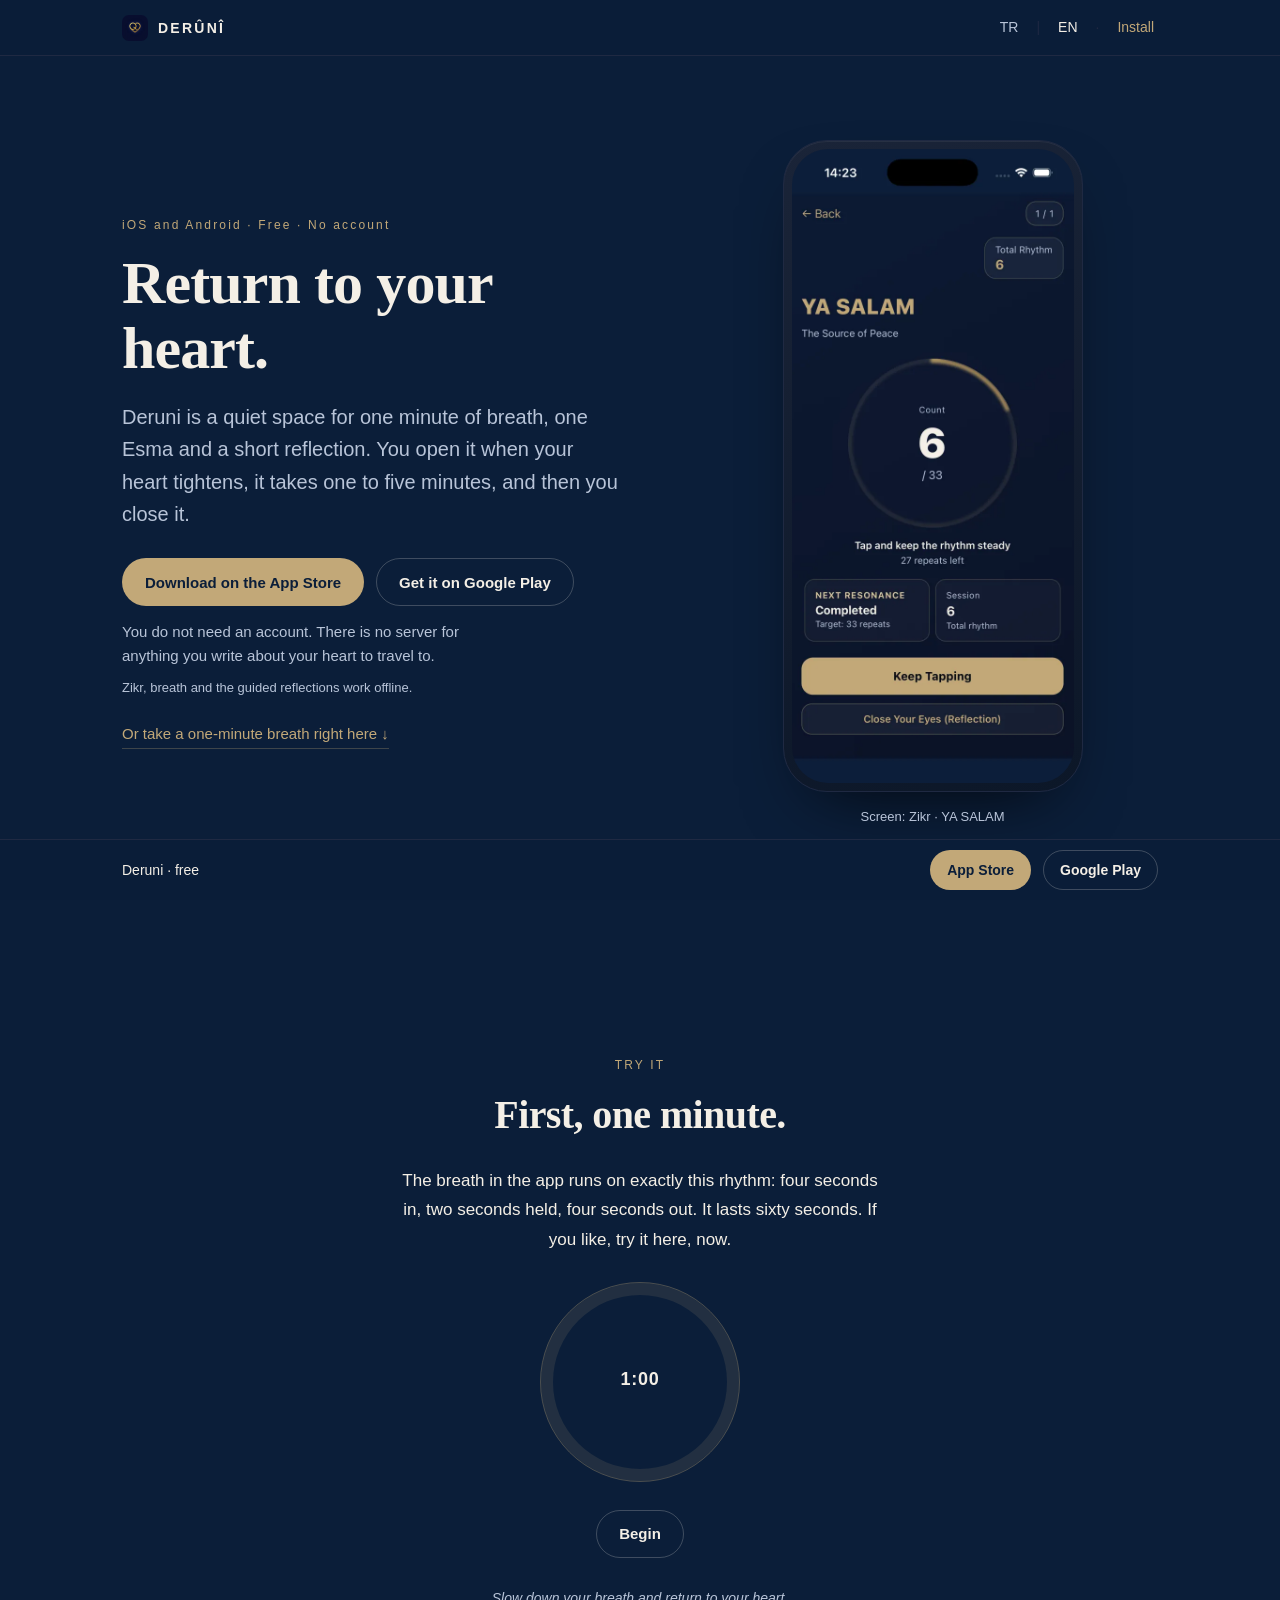
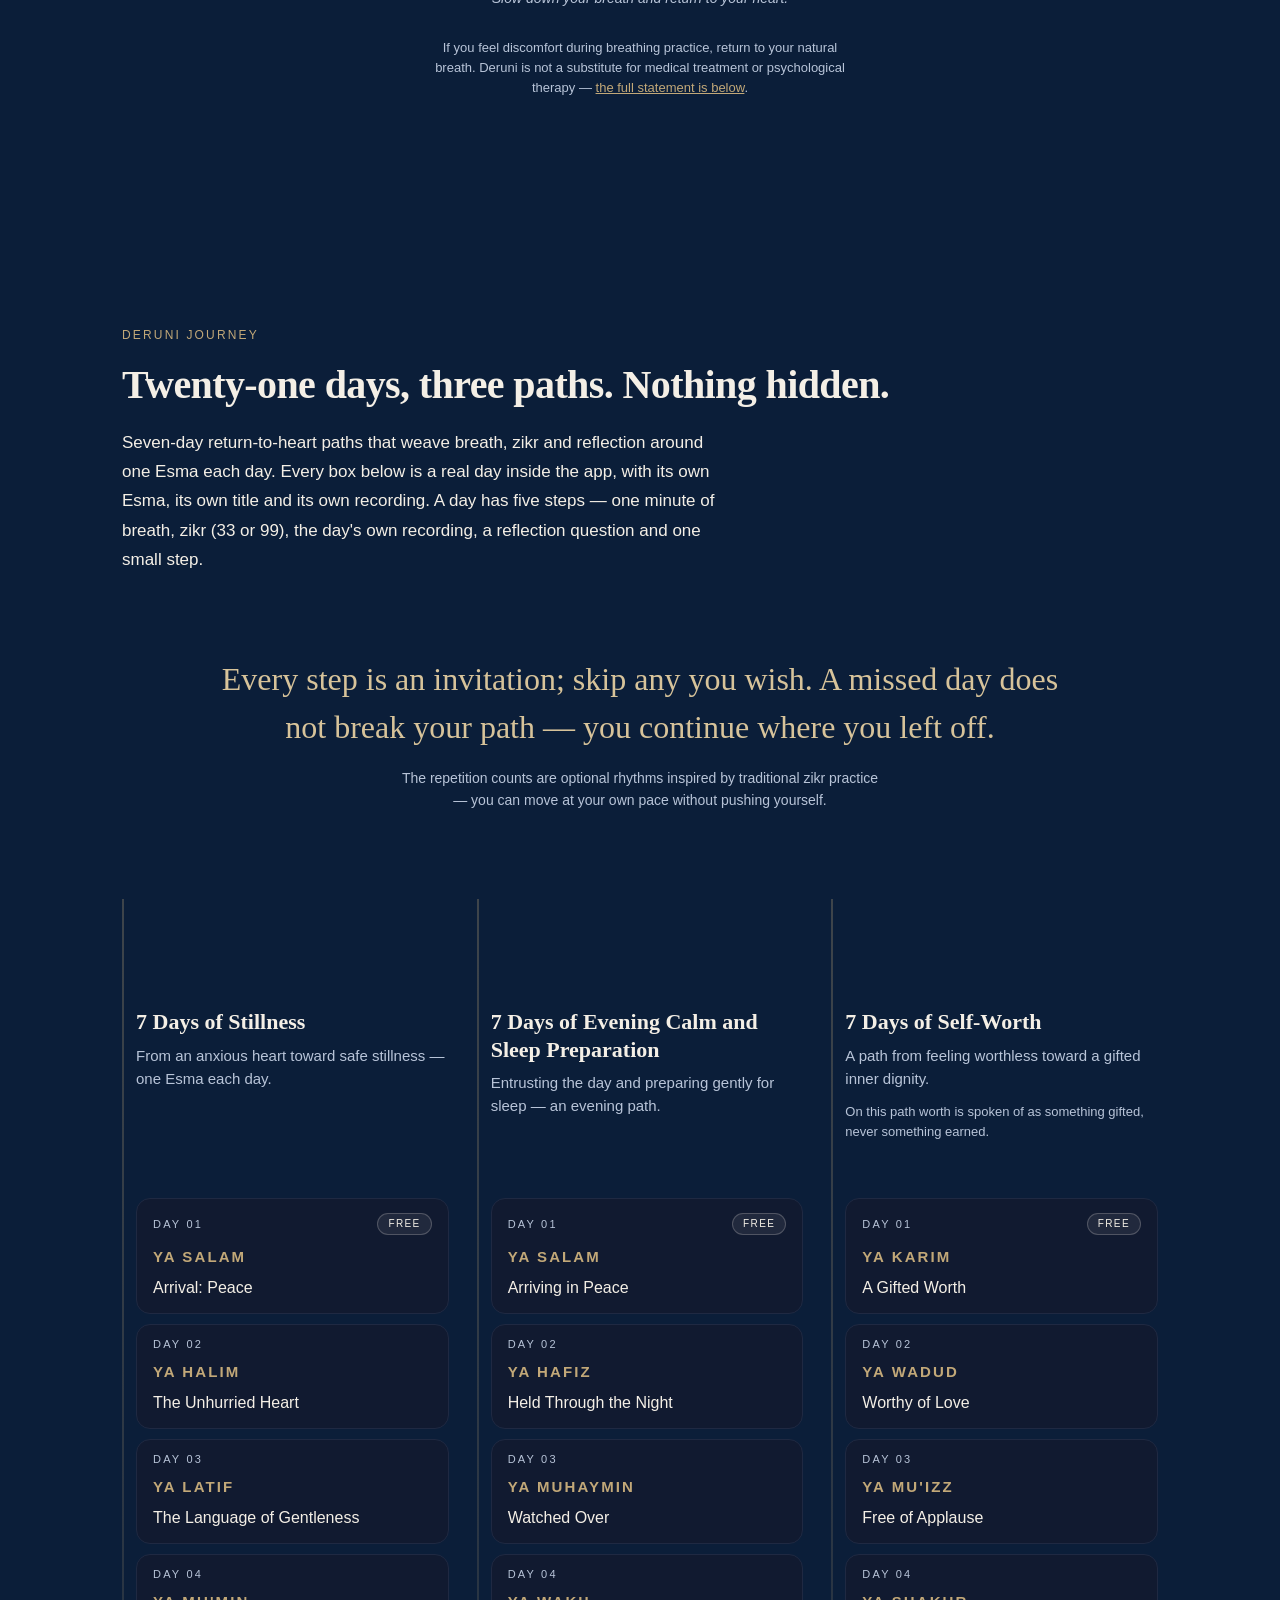
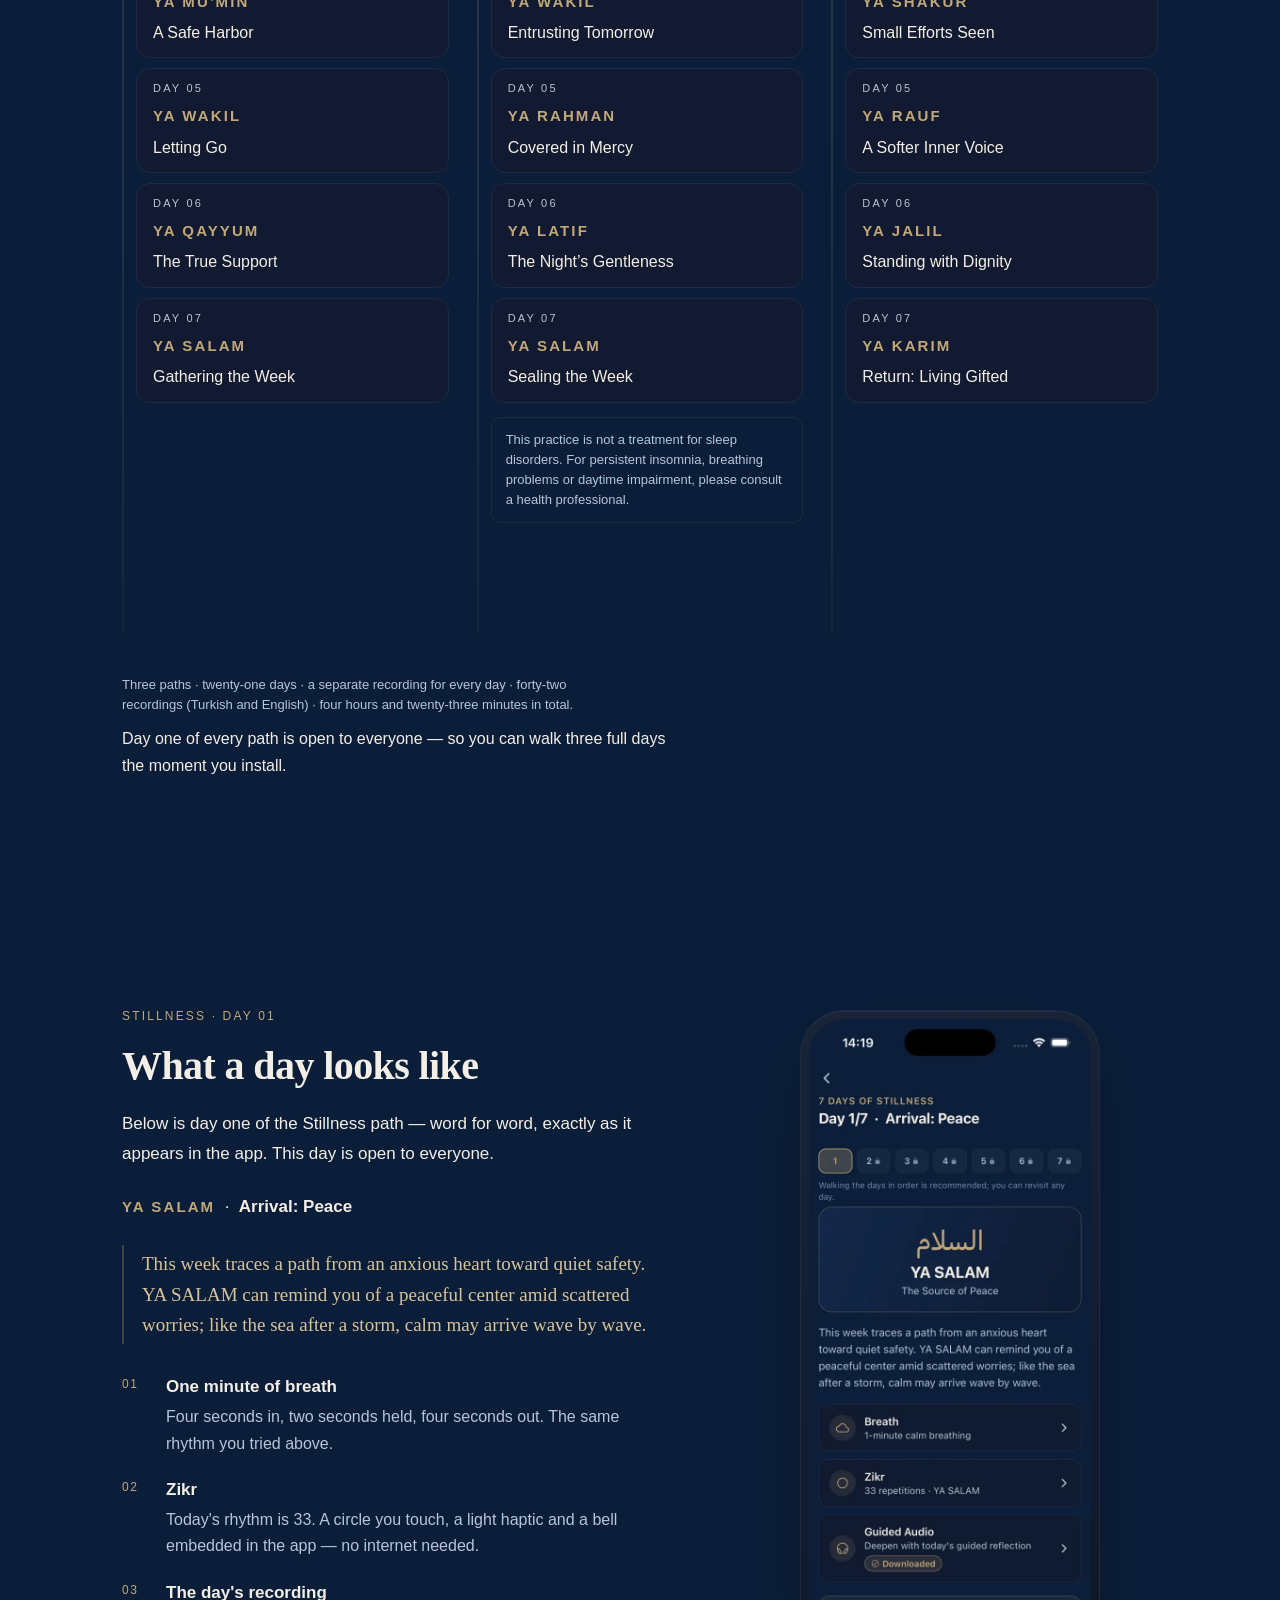
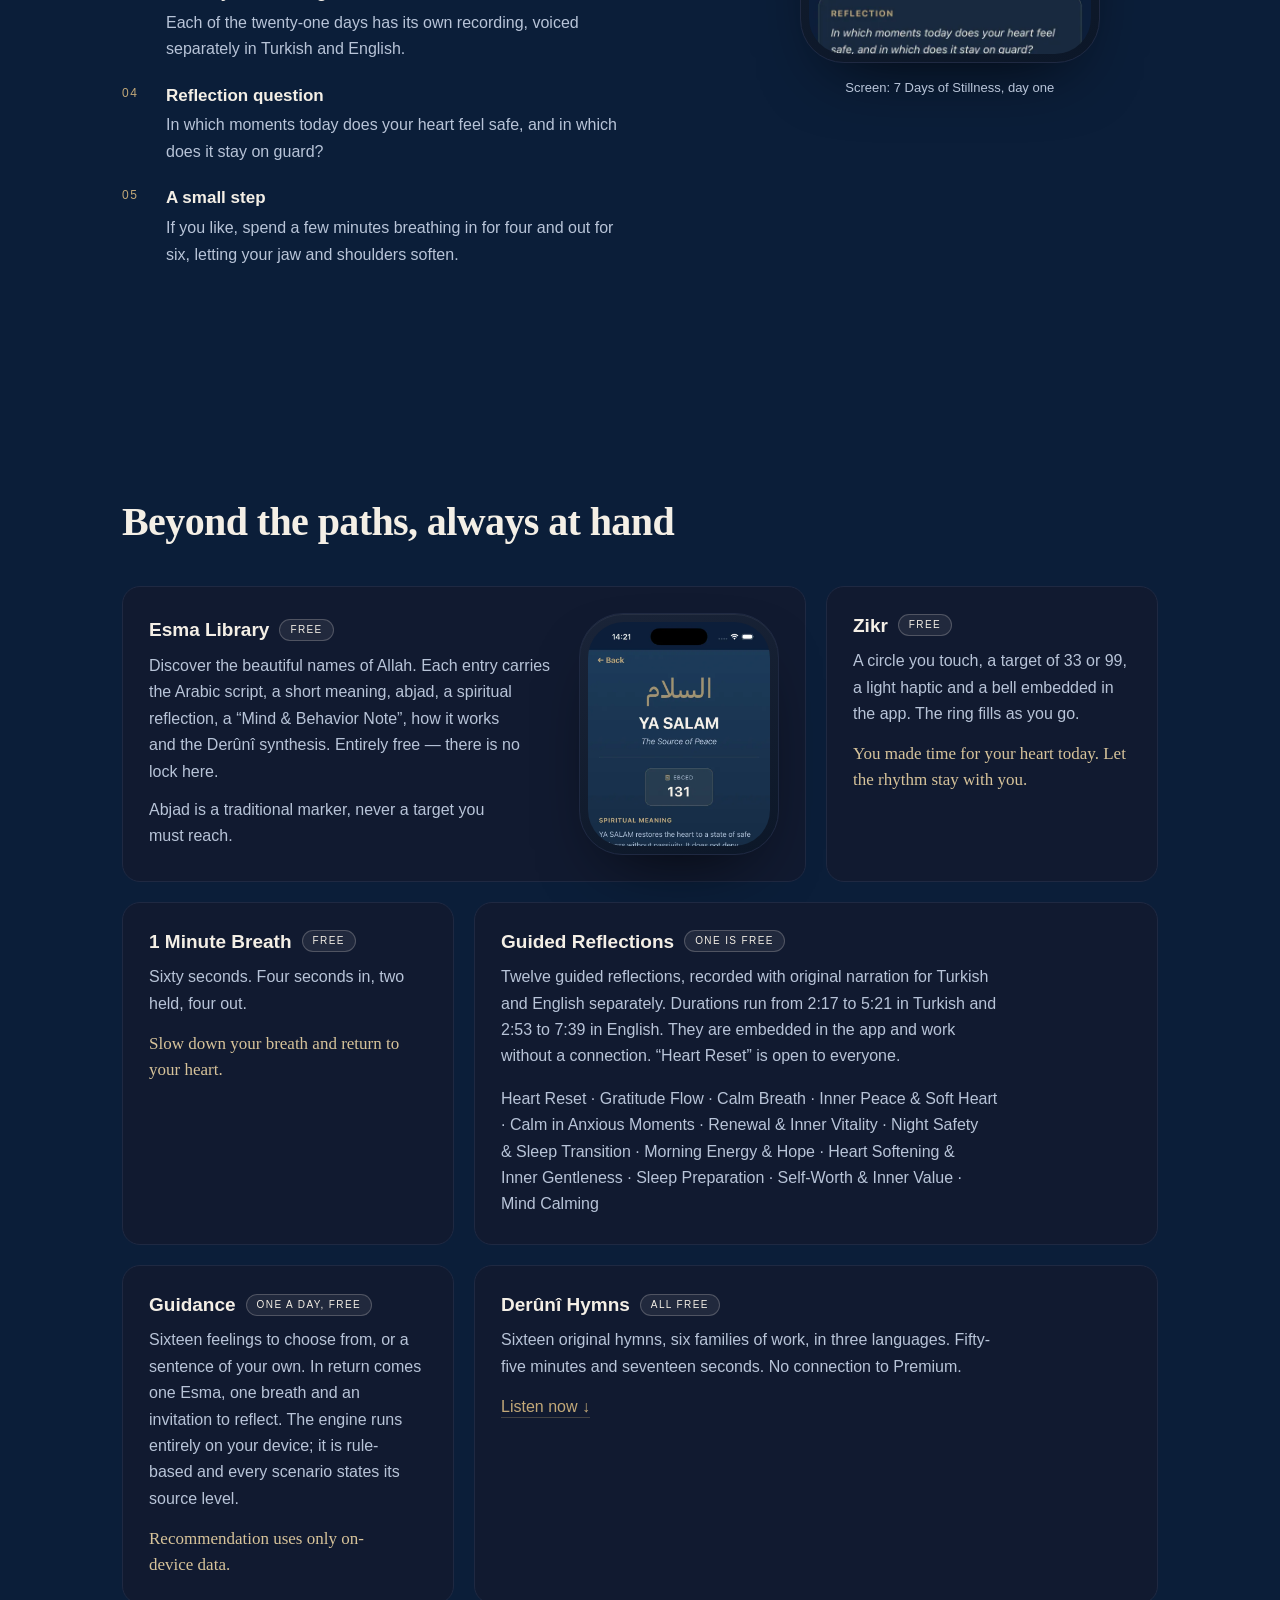
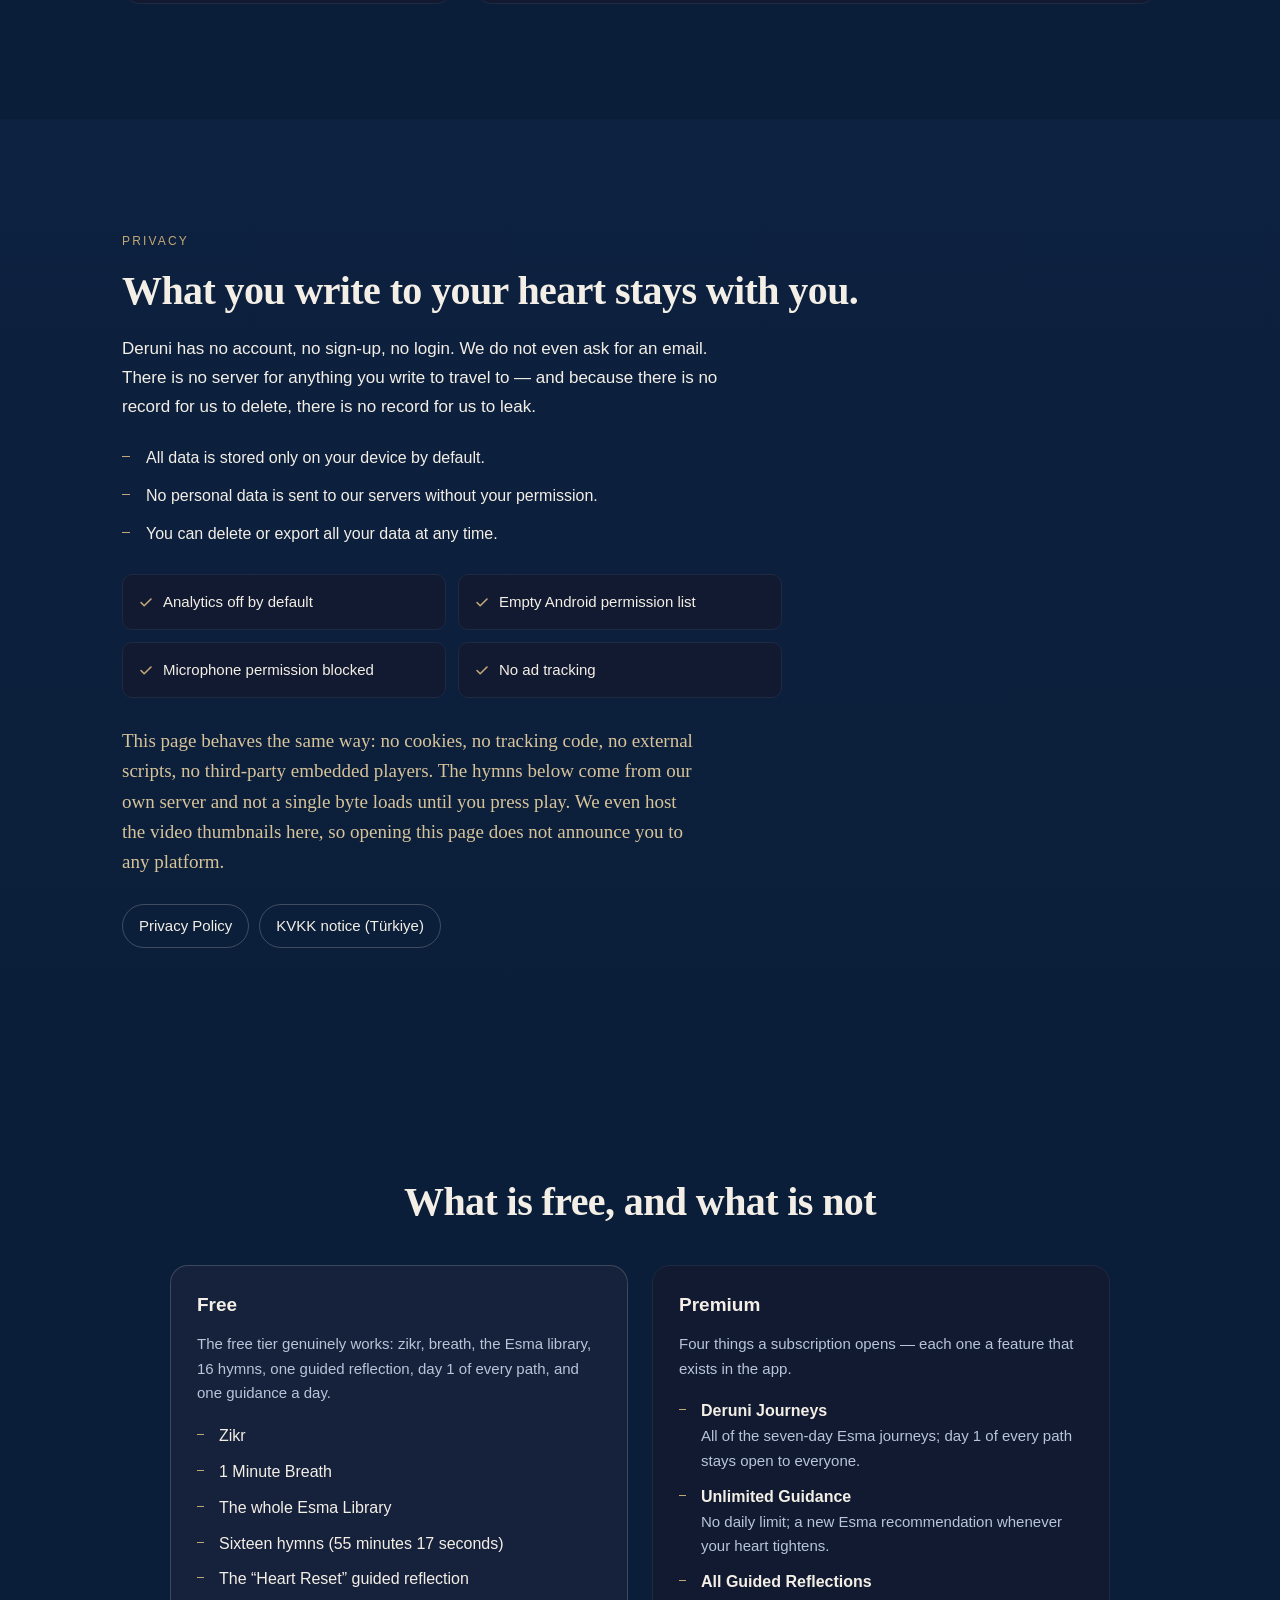
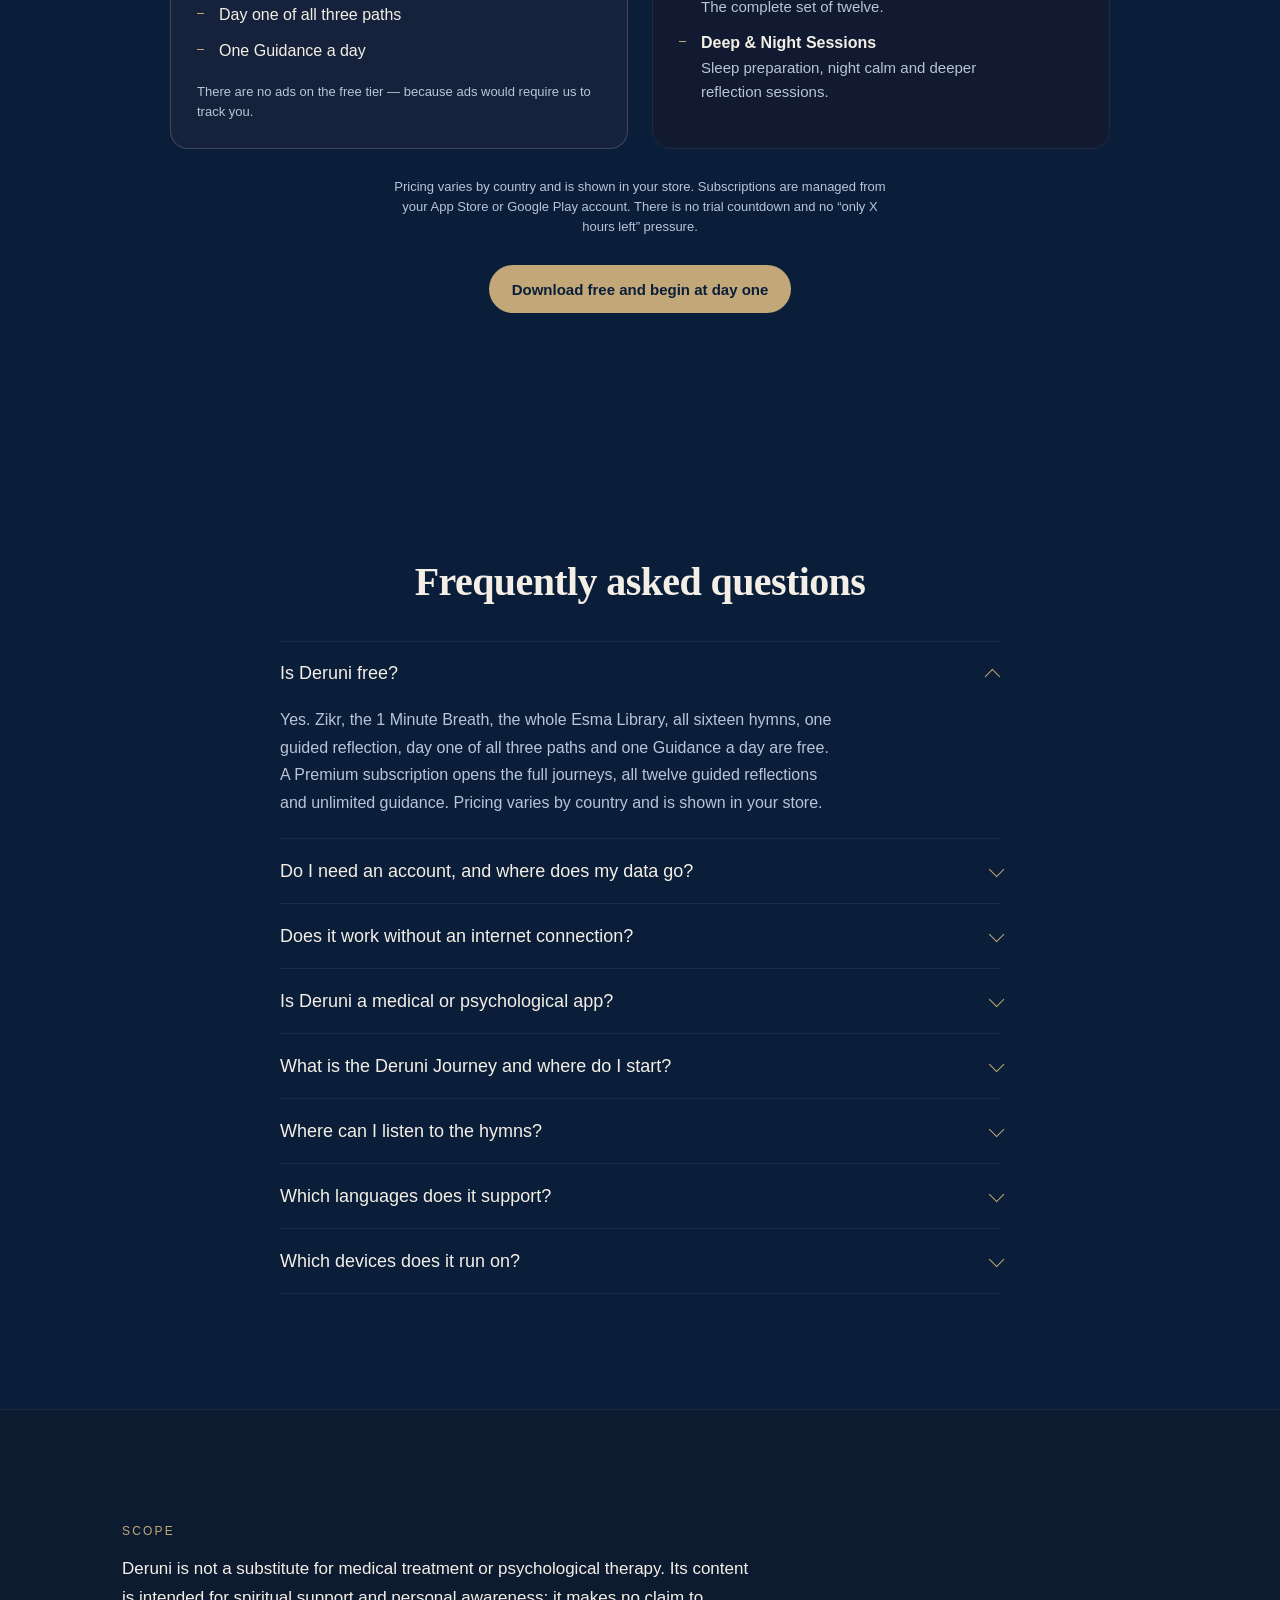
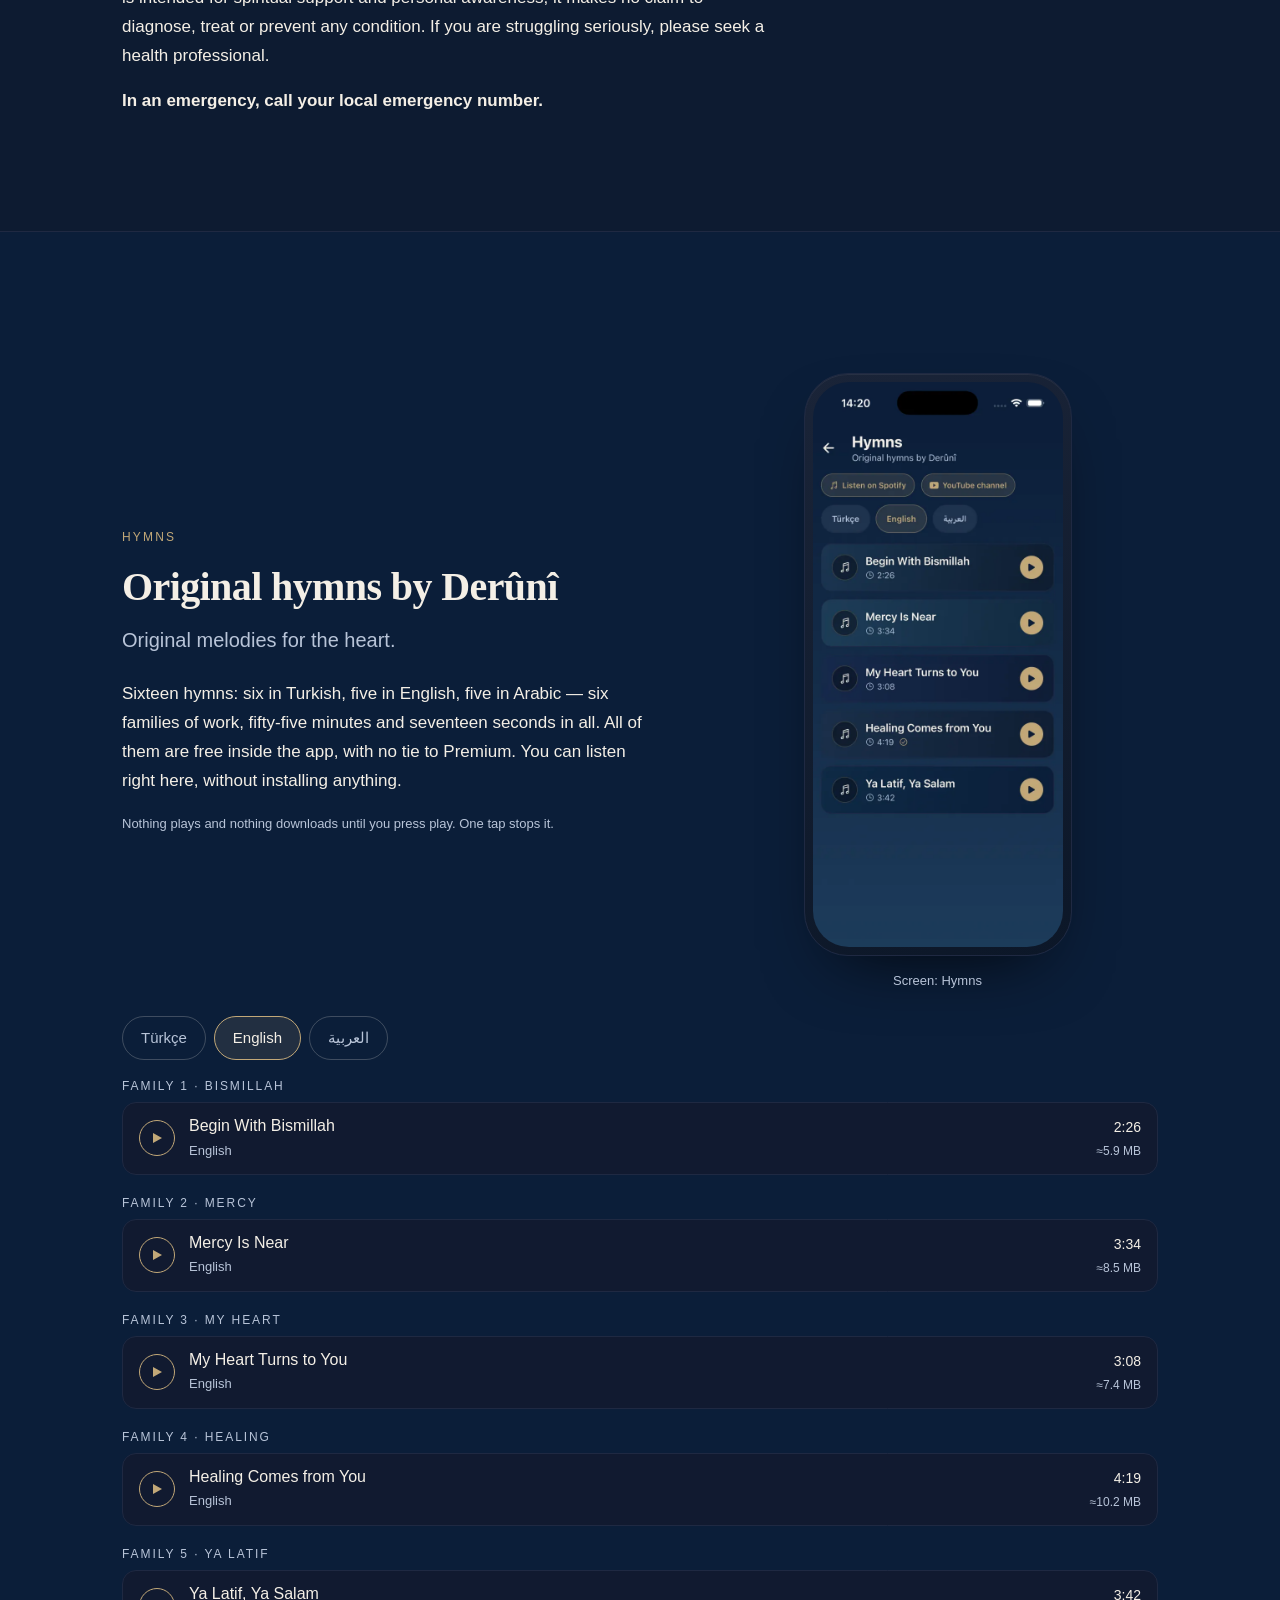
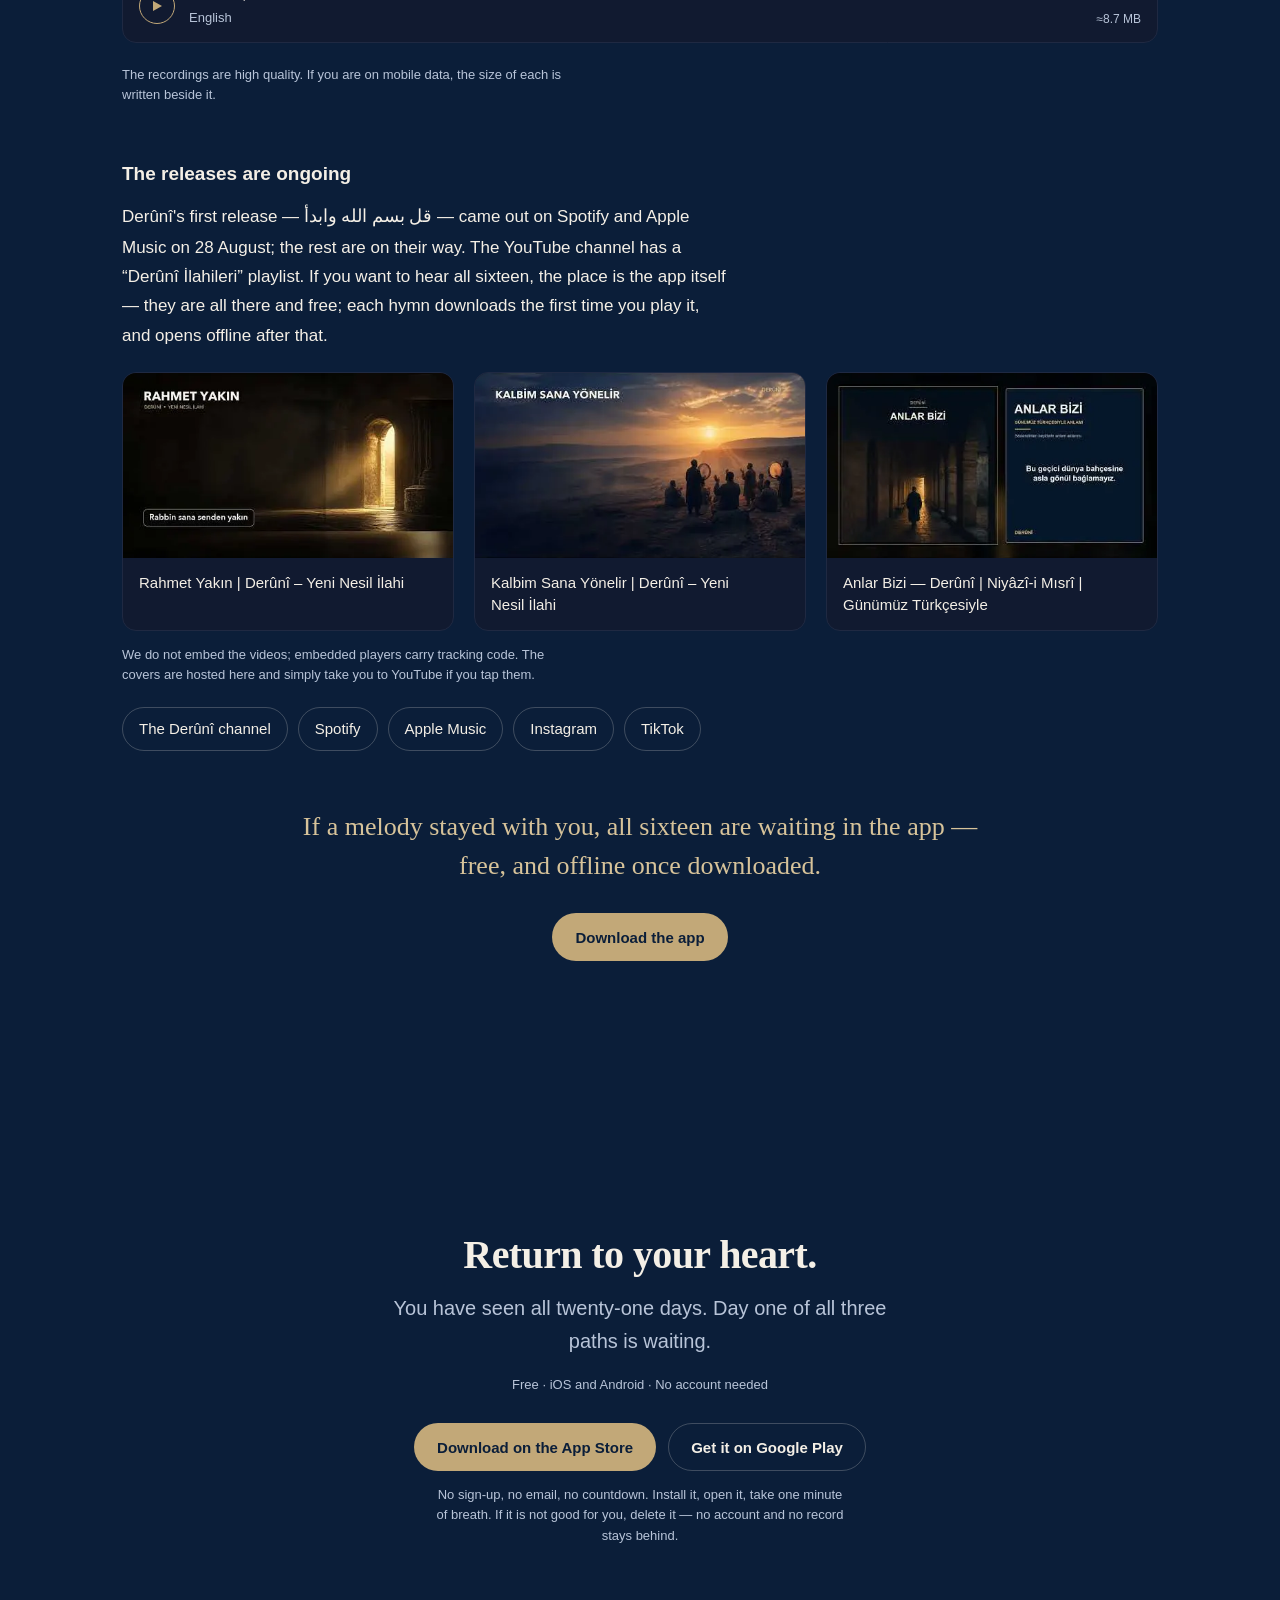
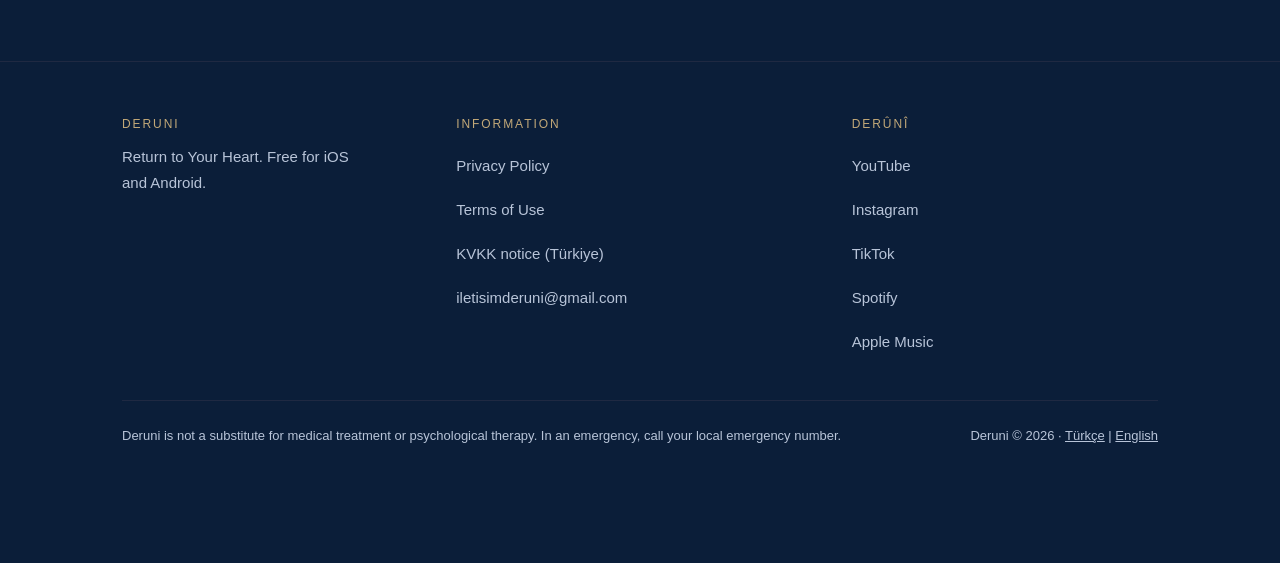
==== en/index.html @ 81457b10 "deruni.app yeniden tasarım: TR / ve EN /en/ ürün tanıtım sayfası Tek ekranlık yer tutucu yerine, uyg" ====
<!DOCTYPE html>
<html lang="en">
<head>
<meta charset="UTF-8">
<meta name="viewport" content="width=device-width, initial-scale=1, viewport-fit=cover">
<title>Deruni — Return to Your Heart · Zikr, breath, reflection</title>
<meta name="description" content="Deruni is a quiet space for one minute of breath, one Esma and a short reflection. No account, no sign-up, no login. Free on iOS and Android.">
<link rel="canonical" href="https://deruni.app/en/">
<link rel="alternate" hreflang="tr" href="https://deruni.app/">
<link rel="alternate" hreflang="en" href="https://deruni.app/en/">
<link rel="alternate" hreflang="x-default" href="https://deruni.app/">
<meta property="og:site_name" content="Deruni">
<meta property="og:type" content="website">
<meta property="og:url" content="https://deruni.app/en/">
<meta property="og:title" content="Deruni — Return to Your Heart">
<meta property="og:description" content="All twenty-one days in the open. Try the one-minute breath right here, listen to sixteen hymns without installing anything. No account, free.">
<meta property="og:image" content="https://deruni.app/assets/og-en.png">
<meta property="og:image:width" content="1200">
<meta property="og:image:height" content="630">
<meta property="og:image:alt" content="Deruni — Return to your heart.">
<meta property="og:locale" content="en_US">
<meta property="og:locale:alternate" content="tr_TR">
<meta name="twitter:card" content="summary_large_image">
<meta name="twitter:title" content="Deruni — Return to Your Heart">
<meta name="twitter:description" content="All twenty-one days in the open. Try the one-minute breath right here, listen to sixteen hymns without installing anything. No account, free.">
<meta name="twitter:image" content="https://deruni.app/assets/og-en.png">
<meta name="twitter:image:alt" content="Deruni — Return to your heart.">
<meta name="theme-color" content="#0B1E39">
<meta name="color-scheme" content="dark">
<link rel="icon" type="image/png" sizes="96x96" href="/assets/favicon-96.png">
<link rel="icon" type="image/png" sizes="32x32" href="/assets/favicon-32.png">
<link rel="apple-touch-icon" href="/assets/apple-touch-icon.png">
<script>document.documentElement.className+=" js";</script>
<style>
:root{
  --bg:#0B1E39; --band:#0D1B31; --card:#111A30; --card-lift:#16223C;
  --gold:#C2A878; --gold-soft:#D7C39A;
  --text:#F4EFE6; --muted:#B8C4D8; --border:#1F2942;
  --hair:rgba(244,239,230,.08);
  --chip-bg:rgba(244,239,230,.07); --chip-bd:rgba(244,239,230,.22);
  --gold-12:rgba(194,168,120,.12); --gold-28:rgba(194,168,120,.28);
  --r-s:10px; --r-m:14px; --r-l:18px; --r-xl:22px;
  --w-text:64ch; --w-page:1100px; --w-map:1180px; --w-narrow:720px;
  --serif:ui-serif,Georgia,"Times New Roman",serif;
  --sans:-apple-system,BlinkMacSystemFont,"Segoe UI",Roboto,"Helvetica Neue",Arial,sans-serif;
  --arabic:"SF Arabic","Geeza Pro","Noto Naskh Arabic","Segoe UI",serif;
}
*{margin:0;padding:0;box-sizing:border-box}
/* display bildiren her sınıf UA'nın [hidden] kuralını ezer — dil filtresi buna takılmıştı. */
[hidden]{display:none!important}
html{color-scheme:dark;scroll-behavior:smooth;scroll-padding-top:76px;-webkit-text-size-adjust:100%}
body{background:var(--bg);color:var(--text);font:400 17px/1.72 var(--sans);text-wrap:pretty;hyphens:none;padding-bottom:76px;overflow-x:hidden}
img{max-width:100%;display:block}
a{color:inherit}
:focus-visible{outline:2px solid var(--gold-soft);outline-offset:3px;border-radius:4px}
::selection{background:var(--gold-28);color:var(--text)}

.wrap{max-width:var(--w-page);margin:0 auto;padding:0 20px}
@media(min-width:640px){.wrap{padding:0 32px}}
section{padding:clamp(72px,9vw,128px) 0}
.band{background:var(--band)}
h1,h2{font-family:var(--serif);font-weight:600;letter-spacing:-.015em}
h1{font-size:clamp(36px,6.4vw,60px);line-height:1.08}
h2{font-size:clamp(26px,3.8vw,40px);line-height:1.18}
h3{font:600 19px/1.35 var(--sans);letter-spacing:0}
.over{font:500 12px/1 var(--sans);letter-spacing:.18em;color:var(--gold);margin-bottom:20px}
.lead{font-size:clamp(17px,2.1vw,20px);line-height:1.62;color:var(--muted);max-width:46ch}
p{max-width:var(--w-text)}
.sm{font-size:14px;line-height:1.6}
.mi{font-size:13px;line-height:1.55;color:var(--muted)}
.mu{color:var(--muted)}
.gs{color:var(--gold-soft)}
.esma{font:600 15px/1 var(--sans);letter-spacing:.14em;color:var(--gold)}
.daynum{font:400 11px/1 var(--sans);letter-spacing:.2em;color:var(--muted)}
.invite{font-family:var(--serif);font-size:clamp(22px,3.2vw,32px);line-height:1.5;color:var(--gold-soft);max-width:54ch;margin:0 auto;text-align:center}
.ar{font-family:var(--arabic);font-size:1.06em;line-height:1.9}

.chip{display:inline-block;font:500 10px/1 var(--sans);letter-spacing:.14em;padding:5px 10px;border-radius:999px;background:var(--chip-bg);border:1px solid var(--chip-bd);color:var(--text);white-space:nowrap;vertical-align:middle}

.btn{display:inline-flex;align-items:center;justify-content:center;gap:8px;min-height:48px;padding:0 22px;border-radius:999px;font:600 15px/1 var(--sans);text-decoration:none;border:1px solid transparent;transition:background .18s,border-color .18s,color .18s;cursor:pointer}
.btn-p{background:var(--gold);color:#0B1E39}
.btn-p:hover{background:var(--gold-soft)}
.btn-s{border-color:var(--chip-bd);color:var(--text);background:transparent}
.btn-s:hover{border-color:var(--gold);background:var(--gold-12)}
.btns{display:flex;flex-wrap:wrap;gap:12px;margin:28px 0 14px}

.topbar{position:sticky;top:0;z-index:50;height:56px;background:rgba(11,30,57,.86);backdrop-filter:blur(14px);-webkit-backdrop-filter:blur(14px);border-bottom:1px solid var(--border)}
.topbar .wrap{height:100%;display:flex;align-items:center;justify-content:space-between;gap:14px}
.brand{display:flex;align-items:center;min-height:44px;gap:10px;font:600 14px/1 var(--sans);letter-spacing:.16em;text-decoration:none;color:var(--text)}
.brand img{width:26px;height:26px;border-radius:7px}
.tnav{display:flex;align-items:center;gap:14px;font-size:14px}
.tnav a{display:inline-flex;align-items:center;min-height:44px;padding:0 4px;text-decoration:none;color:var(--muted);transition:color .18s}
.tnav a:hover,.tnav a[aria-current]{color:var(--text)}
.tnav .sep{color:var(--border)}
.tnav .dl{color:var(--gold)}

.skip{position:absolute;left:-9999px;top:0;background:var(--card-lift);color:var(--text);padding:12px 18px;border-radius:0 0 var(--r-s) 0;z-index:60}
.skip:focus{left:0}

.hero{padding-top:clamp(48px,7vw,84px)}
.hero-grid{display:grid;gap:40px;align-items:center}
@media(min-width:900px){.hero-grid{grid-template-columns:1.08fr .92fr;gap:56px}}
.hero h1{margin:6px 0 20px}
.trust{font-size:15px;line-height:1.6;color:var(--muted);max-width:44ch}
.hero .offl{margin-top:10px}
.tolink{display:inline-block;margin-top:22px;color:var(--gold);text-decoration:none;font-size:15px;border-bottom:1px solid var(--gold-28);padding-bottom:2px}
.tolink:hover{border-color:var(--gold)}
.figw{display:flex;flex-direction:column;align-items:center;gap:14px}
.phone{width:min(300px,72vw);aspect-ratio:1206/2622;padding:8px;border-radius:44px;background:linear-gradient(160deg,#1A2438,#0C1728);border:1px solid var(--border);box-shadow:0 30px 70px -34px rgba(0,0,0,.85),inset 0 1px 0 rgba(255,255,255,.06)}
.phone img{width:100%;height:100%;object-fit:cover;border-radius:36px}
.phone.crop{aspect-ratio:1206/1460}
.phone.crop img{object-position:top}
.cap{font-size:13px;color:var(--muted);text-align:center}

.breath-wrap{display:flex;flex-direction:column;align-items:center;text-align:center;gap:28px}
.breath-wrap p{max-width:52ch}
.ring{width:200px;height:200px;border-radius:50%;border:1px solid rgba(194,168,120,.35);box-shadow:inset 0 0 0 12px var(--gold-12);display:flex;flex-direction:column;align-items:center;justify-content:center;gap:6px;transition:opacity .6s ease}
@media(max-width:640px){.ring{width:168px;height:168px}}
.ring.run{animation:brth 10s infinite}
@keyframes brth{0%{transform:scale(1)}40%{transform:scale(1.26)}60%{transform:scale(1.26)}100%{transform:scale(1)}}
.phase{font:600 18px/1 var(--sans);letter-spacing:.04em}
.count{font:400 14px/1 var(--sans);color:var(--muted);font-variant-numeric:tabular-nums}
.done{margin-top:6px}
.done .h{font-family:var(--serif);font-size:21px;line-height:1.45;color:var(--gold-soft)}
.canon{font-size:14px;font-style:italic;color:var(--muted)}

.mapsec{overflow:hidden}
.map{display:grid;gap:28px;max-width:var(--w-map);margin:0 auto}
@media(min-width:700px){.map{grid-template-columns:repeat(2,1fr)}}
@media(min-width:1040px){.map{grid-template-columns:repeat(3,1fr)}}
.path{position:relative;padding-left:14px}
@media(max-width:699px){.path{padding-left:10px}}
.path:before{content:"";position:absolute;left:0;top:6px;bottom:6px;width:2px;background:linear-gradient(180deg,var(--gold-28) 0%,rgba(194,168,120,.06) 100%);transform:scaleY(0);transform-origin:top;transition:transform .7s cubic-bezier(.22,.61,.36,1)}
.path.vis:before{transform:scaleY(1)}
.path h3{font-family:var(--serif);font-size:22px;font-weight:600;line-height:1.25;margin-bottom:8px}
.path .psub{font-size:15px;line-height:1.55;color:var(--muted)}
.phead{margin-bottom:18px}
@media(min-width:1040px){.phead{min-height:172px}}
.days{list-style:none;display:flex;flex-direction:column;gap:10px}
.day{background:var(--card);border:1px solid var(--border);border-radius:var(--r-m);padding:14px 16px;transition:border-color .18s,background .18s}
.day:hover{border-color:var(--chip-bd);background:var(--card-lift)}
.day .top{display:flex;align-items:center;justify-content:space-between;gap:10px;margin-bottom:7px}
.day .ttl{font-size:16px;line-height:1.35;margin-top:6px}
.pnote{margin-top:14px;padding:12px 14px;border:1px solid var(--border);border-radius:var(--r-s);font-size:13px;line-height:1.55;color:var(--muted)}
.pframe{font-size:13px;line-height:1.55;color:var(--muted);margin-top:12px}
.measure{max-width:var(--w-map);margin:36px auto 0}
.emph{font-size:16px;margin-top:10px}

.day-grid{display:grid;gap:40px;align-items:start}
@media(min-width:900px){.day-grid{grid-template-columns:1.15fr .85fr;gap:56px}.day-grid .figw{position:sticky;top:92px}}
.quote{border-left:2px solid var(--gold-28);padding:4px 0 4px 18px;margin:24px 0 32px;font-family:var(--serif);font-size:19px;line-height:1.6;color:var(--gold-soft);max-width:56ch}
.steps{list-style:none;display:flex;flex-direction:column;gap:22px;counter-reset:s}
.steps li{padding-left:44px;position:relative}
.steps li:before{counter-increment:s;content:counter(s,decimal-leading-zero);position:absolute;left:0;top:2px;font:500 12px/1 var(--sans);letter-spacing:.14em;color:var(--gold)}
.steps h3{font:600 17px/1.35 var(--sans);margin-bottom:5px}
.steps p{font-size:16px;line-height:1.65;color:var(--muted);max-width:52ch}

.cards{display:grid;gap:20px}
@media(min-width:900px){
 .cards{grid-template-columns:repeat(3,1fr)}
 .c1{grid-area:1/1/2/3}.c2{grid-area:1/3/2/4}
 .c3{grid-area:2/1/3/2}.c4{grid-area:2/2/3/4}
 .c5{grid-area:3/1/4/2}.c6{grid-area:3/2/4/4}
}
.card{background:var(--card);border:1px solid var(--border);border-radius:var(--r-l);padding:26px}
.card h3{margin-bottom:10px;display:flex;align-items:center;gap:10px;flex-wrap:wrap}
.card p{font-size:16px;line-height:1.65;color:var(--muted);max-width:56ch}
.card .q{margin-top:14px;font-family:var(--serif);font-size:17px;line-height:1.5;color:var(--gold-soft)}
.c1-in{display:grid;gap:24px;align-items:center}
@media(min-width:900px){.c1-in{grid-template-columns:1fr auto}}
.c1-in .phone{width:min(200px,52vw)}
.mlist{margin-top:16px;font-size:15px;line-height:1.9;color:var(--muted)}

.priv{background:linear-gradient(180deg,#0D2140,var(--bg))}
.facts{display:grid;gap:12px;margin:28px 0;max-width:660px}
@media(min-width:640px){.facts{grid-template-columns:1fr 1fr}}
.fact{display:flex;align-items:center;gap:10px;padding:14px 16px;background:var(--card);border:1px solid var(--border);border-radius:var(--r-s);font-size:15px}
.fact svg{flex:none;color:var(--gold)}
.plist{list-style:none;display:flex;flex-direction:column;gap:12px;margin:24px 0;max-width:60ch}
.plist li{padding-left:24px;position:relative;font-size:16px;line-height:1.6}
.plist li:before{content:"";position:absolute;left:0;top:11px;width:8px;height:1px;background:var(--gold)}

.ledger{display:grid;gap:24px;max-width:940px;margin:0 auto}
@media(min-width:900px){.ledger{grid-template-columns:1fr 1fr}}
.led{border:1px solid var(--border);border-radius:var(--r-l);padding:26px;background:var(--card)}
.led.free{background:var(--card-lift);border-color:rgba(244,239,230,.18)}
.led h3{margin-bottom:14px}
.led .top{font-size:15px;line-height:1.65;color:var(--muted);margin-bottom:18px}
.led ul{list-style:none;display:flex;flex-direction:column;gap:11px}
.led li{padding-left:22px;position:relative;font-size:16px;line-height:1.55}
.led li:before{content:"";position:absolute;left:0;top:10px;width:7px;height:1px;background:var(--gold)}
.led li b{font-weight:600;display:block}
.led li span{color:var(--muted);font-size:15px}

.faqs{max-width:var(--w-narrow);margin:0 auto}
.faq{border-bottom:1px solid var(--border)}
.faq:first-child{border-top:1px solid var(--border)}
.faq summary{list-style:none;cursor:pointer;display:flex;align-items:center;justify-content:space-between;gap:16px;min-height:64px;padding:16px 0}
.faq summary::-webkit-details-marker{display:none}
.faq summary:after{content:"";flex:none;width:10px;height:10px;border-right:1.5px solid var(--gold);border-bottom:1.5px solid var(--gold);transform:rotate(45deg) translateY(-3px);transition:transform .2s}
.faq[open] summary:after{transform:rotate(225deg) translateY(-3px)}
.faq summary h3{font:500 18px/1.4 var(--sans);margin:0}
.faq summary:hover h3{color:var(--gold-soft)}
.faq p{font-size:16px;line-height:1.72;color:var(--muted);max-width:62ch;padding:0 0 22px}
.scope{border-top:1px solid var(--border);border-bottom:1px solid var(--border)}
.scope .lbl{font:500 12px/1 var(--sans);letter-spacing:.18em;color:var(--gold);margin-bottom:18px}
.scope p{font-size:17px;line-height:1.7;max-width:70ch}
.scope .em{margin-top:16px;font-weight:600}

.hymn-top{display:grid;gap:40px;align-items:center}
@media(min-width:900px){.hymn-top{grid-template-columns:1.1fr .9fr;gap:56px}.hymn-top .phone{width:min(268px,60vw)}}
.tabs{display:flex;gap:8px;margin:24px 0 20px;flex-wrap:wrap}
.tab{min-height:44px;padding:0 18px;border-radius:999px;background:transparent;border:1px solid var(--chip-bd);color:var(--muted);font:500 15px/1 var(--sans);cursor:pointer;display:inline-flex;align-items:center;transition:all .18s}
.tab[aria-pressed="true"]{color:var(--text);border-color:var(--gold);background:var(--gold-12)}
.fam{margin-bottom:22px}
.famh{font:500 12px/1 var(--sans);letter-spacing:.16em;color:var(--muted);margin-bottom:10px}
.trk{position:relative;display:flex;align-items:center;gap:14px;width:100%;min-height:64px;padding:12px 16px;background:var(--card);border:1px solid var(--border);border-radius:var(--r-m);color:inherit;font:inherit;text-align:left;cursor:pointer;overflow:hidden;transition:border-color .18s,background .18s}
.trk:hover{border-color:var(--chip-bd);background:var(--card-lift)}
.trk+.trk{margin-top:8px}
.trk .pb{flex:none;width:36px;height:36px;border-radius:50%;border:1px solid var(--gold);display:flex;align-items:center;justify-content:center;color:var(--gold)}
.trk.load .pb{animation:pulse 1.2s ease-in-out infinite}
@keyframes pulse{0%,100%{opacity:1}50%{opacity:.45}}
.trk .meta{flex:1;min-width:0}
.trk .tt.ar{unicode-bidi:isolate}
.trk .tt{display:block;font-size:16px;line-height:1.35;overflow:hidden;text-overflow:ellipsis;white-space:nowrap}
.trk .tl{display:block;font-size:13px;color:var(--muted);margin-top:3px}
.trk .rt{flex:none;text-align:right;direction:ltr;unicode-bidi:isolate}
.trk .dur{display:block;font-size:14px;font-variant-numeric:tabular-nums}
.trk .mb{display:block;font-size:12px;color:var(--muted);margin-top:2px}
.trk .prog{position:absolute;left:0;bottom:0;height:2px;width:100%;background:var(--gold);transform:scaleX(0);transform-origin:left;transition:transform .25s linear}
.trk.err{color:var(--muted)}
.credit{margin-top:8px}
.sr-only{position:absolute;width:1px;height:1px;padding:0;margin:-1px;overflow:hidden;clip:rect(0 0 0 0);white-space:nowrap;border:0}
.vids{display:grid;gap:20px;grid-template-columns:repeat(auto-fit,minmax(240px,1fr));margin:22px 0 14px}
.vid{text-decoration:none;display:block;border:1px solid var(--border);border-radius:var(--r-m);overflow:hidden;background:var(--card);transition:border-color .18s}
.vid:hover{border-color:var(--gold-28)}
.vid img{width:100%;height:auto;aspect-ratio:16/9;object-fit:cover}
.vid span{display:block;padding:14px 16px;font-size:15px;line-height:1.45}
.links{display:flex;flex-wrap:wrap;gap:10px;margin-top:22px}
.links a{display:inline-flex;align-items:center;gap:8px;min-height:44px;padding:0 16px;border-radius:999px;border:1px solid var(--chip-bd);text-decoration:none;font-size:15px;color:var(--text);transition:border-color .18s,background .18s}
.links a:hover{border-color:var(--gold);background:var(--gold-12)}

.close{text-align:center}
.close h2{margin-bottom:14px}
.close .btns{justify-content:center}
.close p{margin:0 auto}

footer{border-top:1px solid var(--border);padding:56px 0 40px;font-size:15px}
.fgrid{display:grid;gap:28px}
@media(min-width:900px){.fgrid{grid-template-columns:1fr 1.2fr 1fr}}
.fcol .fh{font:500 12px/1 var(--sans);letter-spacing:.16em;color:var(--gold);margin-bottom:14px}
.fcol a{display:flex;align-items:center;min-height:44px;color:var(--muted);text-decoration:none;transition:color .18s}
.fcol a:hover{color:var(--text)}
.fbot{margin-top:36px;padding-top:24px;border-top:1px solid var(--border);display:flex;flex-wrap:wrap;gap:14px;justify-content:space-between;font-size:13px;color:var(--muted)}
.fbot p{max-width:none}

.bar{position:fixed;left:0;right:0;bottom:0;z-index:45;min-height:60px;background:rgba(11,30,57,.92);backdrop-filter:blur(14px);-webkit-backdrop-filter:blur(14px);border-top:1px solid var(--border);padding-bottom:env(safe-area-inset-bottom);opacity:0;visibility:hidden;pointer-events:none;transition:opacity .2s,visibility .2s}
.bar.on{opacity:1;visibility:visible;pointer-events:auto}
.bar .wrap{min-height:60px;display:flex;align-items:center;justify-content:space-between;gap:14px;flex-wrap:wrap;padding-top:8px;padding-bottom:8px}
.bar .lt{display:flex;align-items:center;gap:12px;font-size:14px;min-width:0}
.bar .btn{min-height:40px;padding:0 16px;font-size:14px}
.bar .np{display:none;align-items:center;gap:10px;min-width:0}
.bar.play .np{display:flex}
.bar.play .idle{display:none}
.bar .np .t{overflow:hidden;text-overflow:ellipsis;white-space:nowrap;max-width:40vw}
.bar .np .tm{font-variant-numeric:tabular-nums;color:var(--muted);font-size:13px;flex:none}
.iconbtn{width:36px;height:36px;flex:none;border-radius:50%;border:1px solid var(--chip-bd);background:transparent;color:var(--text);display:flex;align-items:center;justify-content:center;cursor:pointer}
.iconbtn:hover{border-color:var(--gold);color:var(--gold)}

html.js .rv{opacity:0;transform:translateY(12px)}
html.js .rv.vis{opacity:1;transform:none;transition:opacity .32s cubic-bezier(.22,.61,.36,1),transform .32s cubic-bezier(.22,.61,.36,1)}
@media(prefers-reduced-motion:reduce){
  html{scroll-behavior:auto}
  *{animation:none!important;transition:none!important}
  html.js .rv{opacity:1;transform:none}
  .ring.run{opacity:.7}
}
</style>
<script type="application/ld+json">{"@context":"https://schema.org","@graph":[{"@type":"MobileApplication","@id":"https://deruni.app/#app","name":"Deruni","operatingSystem":"iOS, Android","applicationCategory":"HealthApplication","inLanguage":["tr","en"],"url":"https://deruni.app/en/","image":"https://deruni.app/assets/og-en.png","description":"Deruni is a quiet space for one minute of breath, one Esma and a short reflection. No account, no sign-up, no login. Free on iOS and Android.","offers":{"@type":"Offer","price":"0","priceCurrency":"USD"},"publisher":{"@id":"https://deruni.app/#org"},"downloadUrl":["https://apps.apple.com/app/deruni/id6759687639","https://play.google.com/store/apps/details?id=com.mehmetcolak.deruni&hl=en"]},{"@type":"Organization","@id":"https://deruni.app/#org","name":"Deruni","alternateName":"Derûnî","url":"https://deruni.app/","logo":"https://deruni.app/assets/apple-touch-icon.png","email":"iletisimderuni@gmail.com","sameAs":["https://www.youtube.com/@Deruniapp","https://www.instagram.com/deruniapp/","https://www.tiktok.com/@deruniapp","https://open.spotify.com/artist/2QThTToZzGgTAy8RZBFgSx","https://music.apple.com/us/artist/der%C3%BBn%C3%AE/6803085837","https://apps.apple.com/app/deruni/id6759687639","https://play.google.com/store/apps/details?id=com.mehmetcolak.deruni"]},{"@type":"WebSite","@id":"https://deruni.app/en/#website","url":"https://deruni.app/en/","name":"Deruni","inLanguage":"en","publisher":{"@id":"https://deruni.app/#org"}},{"@type":"FAQPage","@id":"https://deruni.app/en/#faq","inLanguage":"en","mainEntity":[{"@type":"Question","name":"Is Deruni free?","acceptedAnswer":{"@type":"Answer","text":"Yes. Zikr, the 1 Minute Breath, the whole Esma Library, all sixteen hymns, one guided reflection, day one of all three paths and one Guidance a day are free. A Premium subscription opens the full journeys, all twelve guided reflections and unlimited guidance. Pricing varies by country and is shown in your store."}},{"@type":"Question","name":"Do I need an account, and where does my data go?","acceptedAnswer":{"@type":"Answer","text":"There is no account, no sign-up and no login; you are not even asked for an email. All data is stored only on your device by default. Anonymous usage data is off by default, and you can export or delete everything at any time."}},{"@type":"Question","name":"Does it work without an internet connection?","acceptedAnswer":{"@type":"Answer","text":"Zikr, breath and the twelve guided reflections are embedded in the app, so they work offline. The journey recordings and the hymns download the first time you play them; after that they open offline too."}},{"@type":"Question","name":"Is Deruni a medical or psychological app?","acceptedAnswer":{"@type":"Answer","text":"No. Deruni is not a substitute for medical treatment or psychological therapy. Its content is intended for spiritual support and personal awareness; it makes no claim to diagnose, treat or prevent any condition. If you are struggling seriously, please seek a health professional, and in an emergency call your local emergency number."}},{"@type":"Question","name":"What is the Deruni Journey and where do I start?","acceptedAnswer":{"@type":"Answer","text":"There are three paths of seven days each: Stillness, Evening Calm and Sleep Preparation, and Self-Worth — twenty-one days in total. Each day weaves one minute of breath, zikr, the day's own recording, a reflection question and one small step around a single Esma. Day one of every path is open to everyone, so you can walk three full days the moment you install."}},{"@type":"Question","name":"Where can I listen to the hymns?","acceptedAnswer":{"@type":"Answer","text":"All sixteen hymns are free in the Hymns section of the app. You can also listen here on this page without installing anything. Releases are also rolling out on Spotify, Apple Music and YouTube."}},{"@type":"Question","name":"Which languages does it support?","acceptedAnswer":{"@type":"Answer","text":"The app interface is Turkish and English; the guided reflections and journey recordings are voiced separately in both. The hymns come in Turkish, English and Arabic."}},{"@type":"Question","name":"Which devices does it run on?","acceptedAnswer":{"@type":"Answer","text":"iOS and Android. It is a free download from the App Store and Google Play."}}]}]}</script>
</head>
<body>
<a class="skip" href="#main">Skip to content</a>

<header class="topbar">
  <div class="wrap">
    <a class="brand" href="/en/"><img src="/assets/logo-256.webp" width="26" height="26" alt="" decoding="async">DERÛNÎ</a>
    <nav class="tnav" aria-label="Site">
      <a href="/" hreflang="tr">TR</a><span class="sep" aria-hidden="true">|</span><a href="/en/" aria-current="page" hreflang="en">EN</a>
      <span class="sep" aria-hidden="true">·</span>
      <a class="dl" href="#install">Install</a>
    </nav>
  </div>
</header>

<main id="main">

<!-- 2 · HERO -->
<section class="hero" id="hero">
  <div class="wrap hero-grid">
    <div>
      <p class="over">iOS and Android · Free · No account</p>
      <h1>Return to your heart.</h1>
      <p class="lead">Deruni is a quiet space for one minute of breath, one Esma and a short reflection. You open it when your heart tightens, it takes one to five minutes, and then you close it.</p>
      <div class="btns" id="install">
        <a class="btn btn-p" href="https://apps.apple.com/app/deruni/id6759687639">Download on the App Store</a>
        <a class="btn btn-s" href="https://play.google.com/store/apps/details?id=com.mehmetcolak.deruni&hl=en">Get it on Google Play</a>
      </div>
      <p class="trust">You do not need an account. There is no server for anything you write about your heart to travel to.</p>
      <p class="mi offl">Zikr, breath and the guided reflections work offline.</p>
      <a class="tolink" href="#breath">Or take a one-minute breath right here ↓</a>
    </div>
    <div class="figw">
      <div class="phone"><img src="/assets/05-zikr-en-620.webp" srcset="/assets/05-zikr-en-620.webp 620w, /assets/05-zikr-en-900.webp 900w" sizes="(min-width:900px) 300px, 72vw" width="620" height="1348" alt="The Deruni zikr screen: YA SALAM and a filling ring" fetchpriority="high" decoding="async"></div>
      <p class="cap">Screen: Zikr · YA SALAM</p>
    </div>
  </div>
</section>

<!-- 3 · TRY ONE MINUTE -->
<section id="breath" class="rv">
  <div class="wrap breath-wrap">
    <div>
      <p class="over">TRY IT</p>
      <h2>First, one minute.</h2>
    </div>
    <p>The breath in the app runs on exactly this rhythm: four seconds in, two seconds held, four seconds out. It lasts sixty seconds. If you like, try it here, now.</p>
    <div class="ring" id="ring">
      <span class="phase" id="phase" aria-live="polite">1:00</span>
      <span class="count" id="count" aria-hidden="true"></span>
    </div>
    <button class="btn btn-s" id="bBtn" type="button">Begin</button>
    <div class="done" id="bDone" hidden>
      <p class="h">You gave a minute to your heart.</p>
      <p class="sm mu" style="margin:10px auto 18px;max-width:52ch">In the app this is called &#8220;1 Minute Breath&#8221;. Next to it sit zikr, the Esma Library and sixteen hymns — all of them free.</p>
      <a class="btn btn-p" href="https://apps.apple.com/app/deruni/id6759687639">Download the app</a>
    </div>
    <p class="canon">Slow down your breath and return to your heart.</p>
    <p class="mi" style="max-width:60ch">If you feel discomfort during breathing practice, return to your natural breath. Deruni is not a substitute for medical treatment or psychological therapy — <a href="#scope" style="color:var(--gold)">the full statement is below</a>.</p>
  </div>
</section>

<!-- 4 · THE OPEN PATH MAP -->
<section class="mapsec rv">
  <div class="wrap">
    <p class="over">DERUNI JOURNEY</p>
    <h2>Twenty-one days, three paths. Nothing hidden.</h2>
    <p style="margin-top:20px">Seven-day return-to-heart paths that weave breath, zikr and reflection around one Esma each day. Every box below is a real day inside the app, with its own Esma, its own title and its own recording. A day has five steps — one minute of breath, zikr (33 or 99), the day's own recording, a reflection question and one small step.</p>

    <div style="margin:clamp(56px,9vh,96px) 0">
      <p class="invite">Every step is an invitation; skip any you wish. A missed day does not break your path — you continue where you left off.</p>
      <p class="sm mu" style="text-align:center;max-width:62ch;margin:16px auto 0">The repetition counts are optional rhythms inspired by traditional zikr practice — you can move at your own pace without pushing yourself.</p>
    </div>

    <div class="map">
      <section class="path" aria-labelledby="p1">
        <div class="phead">
        <h3 id="p1">7 Days of Stillness</h3>
        <p class="psub">From an anxious heart toward safe stillness — one Esma each day.</p>
        </div>
        <ol class="days">
          <li class="day"><div class="top"><span class="daynum">DAY 01</span><span class="chip">FREE</span></div><span class="esma">YA SALAM</span><p class="ttl">Arrival: Peace</p></li>
          <li class="day"><div class="top"><span class="daynum">DAY 02</span></div><span class="esma">YA HALIM</span><p class="ttl">The Unhurried Heart</p></li>
          <li class="day"><div class="top"><span class="daynum">DAY 03</span></div><span class="esma">YA LATIF</span><p class="ttl">The Language of Gentleness</p></li>
          <li class="day"><div class="top"><span class="daynum">DAY 04</span></div><span class="esma">YA MU'MIN</span><p class="ttl">A Safe Harbor</p></li>
          <li class="day"><div class="top"><span class="daynum">DAY 05</span></div><span class="esma">YA WAKIL</span><p class="ttl">Letting Go</p></li>
          <li class="day"><div class="top"><span class="daynum">DAY 06</span></div><span class="esma">YA QAYYUM</span><p class="ttl">The True Support</p></li>
          <li class="day"><div class="top"><span class="daynum">DAY 07</span></div><span class="esma">YA SALAM</span><p class="ttl">Gathering the Week</p></li>
        </ol>
      </section>

      <section class="path" aria-labelledby="p2">
        <div class="phead">
        <h3 id="p2">7 Days of Evening Calm and Sleep Preparation</h3>
        <p class="psub">Entrusting the day and preparing gently for sleep — an evening path.</p>
        </div>
        <ol class="days">
          <li class="day"><div class="top"><span class="daynum">DAY 01</span><span class="chip">FREE</span></div><span class="esma">YA SALAM</span><p class="ttl">Arriving in Peace</p></li>
          <li class="day"><div class="top"><span class="daynum">DAY 02</span></div><span class="esma">YA HAFIZ</span><p class="ttl">Held Through the Night</p></li>
          <li class="day"><div class="top"><span class="daynum">DAY 03</span></div><span class="esma">YA MUHAYMIN</span><p class="ttl">Watched Over</p></li>
          <li class="day"><div class="top"><span class="daynum">DAY 04</span></div><span class="esma">YA WAKIL</span><p class="ttl">Entrusting Tomorrow</p></li>
          <li class="day"><div class="top"><span class="daynum">DAY 05</span></div><span class="esma">YA RAHMAN</span><p class="ttl">Covered in Mercy</p></li>
          <li class="day"><div class="top"><span class="daynum">DAY 06</span></div><span class="esma">YA LATIF</span><p class="ttl">The Night&#8217;s Gentleness</p></li>
          <li class="day"><div class="top"><span class="daynum">DAY 07</span></div><span class="esma">YA SALAM</span><p class="ttl">Sealing the Week</p></li>
        </ol>
        <p class="pnote">This practice is not a treatment for sleep disorders. For persistent insomnia, breathing problems or daytime impairment, please consult a health professional.</p>
      </section>

      <section class="path" aria-labelledby="p3">
        <div class="phead">
        <h3 id="p3">7 Days of Self-Worth</h3>
        <p class="psub">A path from feeling worthless toward a gifted inner dignity.</p>
        <p class="pframe">On this path worth is spoken of as something gifted, never something earned.</p>
        </div>
        <ol class="days">
          <li class="day"><div class="top"><span class="daynum">DAY 01</span><span class="chip">FREE</span></div><span class="esma">YA KARIM</span><p class="ttl">A Gifted Worth</p></li>
          <li class="day"><div class="top"><span class="daynum">DAY 02</span></div><span class="esma">YA WADUD</span><p class="ttl">Worthy of Love</p></li>
          <li class="day"><div class="top"><span class="daynum">DAY 03</span></div><span class="esma">YA MU'IZZ</span><p class="ttl">Free of Applause</p></li>
          <li class="day"><div class="top"><span class="daynum">DAY 04</span></div><span class="esma">YA SHAKUR</span><p class="ttl">Small Efforts Seen</p></li>
          <li class="day"><div class="top"><span class="daynum">DAY 05</span></div><span class="esma">YA RAUF</span><p class="ttl">A Softer Inner Voice</p></li>
          <li class="day"><div class="top"><span class="daynum">DAY 06</span></div><span class="esma">YA JALIL</span><p class="ttl">Standing with Dignity</p></li>
          <li class="day"><div class="top"><span class="daynum">DAY 07</span></div><span class="esma">YA KARIM</span><p class="ttl">Return: Living Gifted</p></li>
        </ol>
      </section>
    </div>

    <div class="measure">
      <p class="mi">Three paths · twenty-one days · a separate recording for every day · forty-two recordings (Turkish and English) · four hours and twenty-three minutes in total.</p>
      <p class="emph">Day one of every path is open to everyone — so you can walk three full days the moment you install.</p>
    </div>
  </div>
</section>

<!-- 5 · WHAT A DAY LOOKS LIKE -->
<section class="rv">
  <div class="wrap day-grid">
    <div>
      <p class="over">STILLNESS · DAY 01</p>
      <h2>What a day looks like</h2>
      <p style="margin-top:20px">Below is day one of the Stillness path — word for word, exactly as it appears in the app. This day is open to everyone.</p>
      <p style="margin-top:24px"><span class="esma">YA SALAM</span> &nbsp;·&nbsp; <strong>Arrival: Peace</strong></p>
      <blockquote class="quote">This week traces a path from an anxious heart toward quiet safety. YA SALAM can remind you of a peaceful center amid scattered worries; like the sea after a storm, calm may arrive wave by wave.</blockquote>
      <ol class="steps">
        <li><h3>One minute of breath</h3><p>Four seconds in, two seconds held, four seconds out. The same rhythm you tried above.</p></li>
        <li><h3>Zikr</h3><p>Today's rhythm is 33. A circle you touch, a light haptic and a bell embedded in the app — no internet needed.</p></li>
        <li><h3>The day's recording</h3><p>Each of the twenty-one days has its own recording, voiced separately in Turkish and English.</p></li>
        <li><h3>Reflection question</h3><p>In which moments today does your heart feel safe, and in which does it stay on guard?</p></li>
        <li><h3>A small step</h3><p>If you like, spend a few minutes breathing in for four and out for six, letting your jaw and shoulders soften.</p></li>
      </ol>
    </div>
    <div class="figw">
      <div class="phone"><img src="/assets/04-journey-day-en-620.webp" srcset="/assets/04-journey-day-en-620.webp 620w, /assets/04-journey-day-en-900.webp 900w" sizes="(min-width:900px) 300px, 72vw" width="620" height="1348" alt="A Deruni journey day: YA SALAM, five steps and a reflection question" loading="lazy" decoding="async"></div>
      <p class="cap">Screen: 7 Days of Stillness, day one</p>
    </div>
  </div>
</section>

<!-- 6 · WHAT IS IN THE APP -->
<section class="rv">
  <div class="wrap">
    <h2>Beyond the paths, always at hand</h2>
    <div class="cards" style="margin-top:40px">

      <article class="card c1">
        <div class="c1-in">
          <div>
            <h3>Esma Library <span class="chip">FREE</span></h3>
            <p>Discover the beautiful names of Allah. Each entry carries the Arabic script, a short meaning, abjad, a spiritual reflection, a &#8220;Mind &amp; Behavior Note&#8221;, how it works and the Derûnî synthesis. Entirely free — there is no lock here.</p>
            <p class="mi" style="margin-top:12px">Abjad is a traditional marker, never a target you must reach.</p>
          </div>
          <div class="phone crop"><img src="/assets/08-esma-detail-en-620.webp" srcset="/assets/08-esma-detail-en-620.webp 620w, /assets/08-esma-detail-en-900.webp 900w" sizes="(min-width:900px) 200px, 52vw" width="620" height="750" alt="A Deruni Esma entry: YA SALAM, its abjad value and spiritual meaning" loading="lazy" decoding="async"></div>
        </div>
      </article>

      <article class="card c2">
        <h3>Zikr <span class="chip">FREE</span></h3>
        <p>A circle you touch, a target of 33 or 99, a light haptic and a bell embedded in the app. The ring fills as you go.</p>
        <p class="q">You made time for your heart today. Let the rhythm stay with you.</p>
      </article>

      <article class="card c3">
        <h3>1 Minute Breath <span class="chip">FREE</span></h3>
        <p>Sixty seconds. Four seconds in, two held, four out.</p>
        <p class="q">Slow down your breath and return to your heart.</p>
      </article>

      <article class="card c4">
        <h3>Guided Reflections <span class="chip">ONE IS FREE</span></h3>
        <p>Twelve guided reflections, recorded with original narration for Turkish and English separately. Durations run from 2:17 to 5:21 in Turkish and 2:53 to 7:39 in English. They are embedded in the app and work without a connection. &#8220;Heart Reset&#8221; is open to everyone.</p>
        <p class="mlist">Heart Reset · Gratitude Flow · Calm Breath · Inner Peace &amp; Soft Heart · Calm in Anxious Moments · Renewal &amp; Inner Vitality · Night Safety &amp; Sleep Transition · Morning Energy &amp; Hope · Heart Softening &amp; Inner Gentleness · Sleep Preparation · Self-Worth &amp; Inner Value · Mind Calming</p>
      </article>

      <article class="card c5">
        <h3>Guidance <span class="chip">ONE A DAY, FREE</span></h3>
        <p>Sixteen feelings to choose from, or a sentence of your own. In return comes one Esma, one breath and an invitation to reflect. The engine runs entirely on your device; it is rule-based and every scenario states its source level.</p>
        <p class="q">Recommendation uses only on-device data.</p>
      </article>

      <article class="card c6">
        <h3>Derûnî Hymns <span class="chip">ALL FREE</span></h3>
        <p>Sixteen original hymns, six families of work, in three languages. Fifty-five minutes and seventeen seconds. No connection to Premium.</p>
        <p style="margin-top:14px"><a href="#hymns" style="color:var(--gold);text-decoration:none;border-bottom:1px solid var(--gold-28);padding-bottom:2px">Listen now ↓</a></p>
      </article>

    </div>
  </div>
</section>

<!-- 7 · PRIVACY -->
<section class="priv rv">
  <div class="wrap">
    <p class="over">PRIVACY</p>
    <h2>What you write to your heart stays with you.</h2>
    <p style="margin-top:20px">Deruni has no account, no sign-up, no login. We do not even ask for an email. There is no server for anything you write to travel to — and because there is no record for us to delete, there is no record for us to leak.</p>
    <ul class="plist">
      <li>All data is stored only on your device by default.</li>
      <li>No personal data is sent to our servers without your permission.</li>
      <li>You can delete or export all your data at any time.</li>
    </ul>
    <div class="facts">
      <p class="fact"><svg width="14" height="14" viewBox="0 0 14 14" aria-hidden="true"><path d="M2 7.5l3.2 3.2L12 4" fill="none" stroke="currentColor" stroke-width="1.6" stroke-linecap="round" stroke-linejoin="round"/></svg> Analytics off by default</p>
      <p class="fact"><svg width="14" height="14" viewBox="0 0 14 14" aria-hidden="true"><path d="M2 7.5l3.2 3.2L12 4" fill="none" stroke="currentColor" stroke-width="1.6" stroke-linecap="round" stroke-linejoin="round"/></svg> Empty Android permission list</p>
      <p class="fact"><svg width="14" height="14" viewBox="0 0 14 14" aria-hidden="true"><path d="M2 7.5l3.2 3.2L12 4" fill="none" stroke="currentColor" stroke-width="1.6" stroke-linecap="round" stroke-linejoin="round"/></svg> Microphone permission blocked</p>
      <p class="fact"><svg width="14" height="14" viewBox="0 0 14 14" aria-hidden="true"><path d="M2 7.5l3.2 3.2L12 4" fill="none" stroke="currentColor" stroke-width="1.6" stroke-linecap="round" stroke-linejoin="round"/></svg> No ad tracking</p>
    </div>
    <p class="gs" style="font-family:var(--serif);font-size:19px;line-height:1.6;max-width:62ch">This page behaves the same way: no cookies, no tracking code, no external scripts, no third-party embedded players. The hymns below come from our own server and not a single byte loads until you press play. We even host the video thumbnails here, so opening this page does not announce you to any platform.</p>
    <p class="links" style="margin-top:26px">
      <a href="/privacy.html?lang=en">Privacy Policy</a>
      <a href="/kvkk.html?lang=en">KVKK notice (Türkiye)</a>
    </p>
  </div>
</section>

<!-- 8 · WHAT IS FREE -->
<section class="rv">
  <div class="wrap">
    <h2 style="text-align:center;margin-bottom:40px">What is free, and what is not</h2>
    <div class="ledger">
      <div class="led free">
        <h3>Free</h3>
        <p class="top">The free tier genuinely works: zikr, breath, the Esma library, 16 hymns, one guided reflection, day 1 of every path, and one guidance a day.</p>
        <ul>
          <li>Zikr</li>
          <li>1 Minute Breath</li>
          <li>The whole Esma Library</li>
          <li>Sixteen hymns (55 minutes 17 seconds)</li>
          <li>The &#8220;Heart Reset&#8221; guided reflection</li>
          <li>Day one of all three paths</li>
          <li>One Guidance a day</li>
        </ul>
        <p class="mi" style="margin-top:18px">There are no ads on the free tier — because ads would require us to track you.</p>
      </div>
      <div class="led">
        <h3>Premium</h3>
        <p class="top">Four things a subscription opens — each one a feature that exists in the app.</p>
        <ul>
          <li><b>Deruni Journeys</b><span>All of the seven-day Esma journeys; day 1 of every path stays open to everyone.</span></li>
          <li><b>Unlimited Guidance</b><span>No daily limit; a new Esma recommendation whenever your heart tightens.</span></li>
          <li><b>All Guided Reflections</b><span>The complete set of twelve.</span></li>
          <li><b>Deep &amp; Night Sessions</b><span>Sleep preparation, night calm and deeper reflection sessions.</span></li>
        </ul>
      </div>
    </div>
    <p class="mi" style="max-width:70ch;margin:28px auto 0;text-align:center">Pricing varies by country and is shown in your store. Subscriptions are managed from your App Store or Google Play account. There is no trial countdown and no &#8220;only X hours left&#8221; pressure.</p>
    <div class="btns" style="justify-content:center;margin-top:28px">
      <a class="btn btn-p" href="https://apps.apple.com/app/deruni/id6759687639">Download free and begin at day one</a>
    </div>
  </div>
</section>

<!-- 8b · SSS -->
<section class="rv" id="sss">
  <div class="wrap">
    <h2 style="text-align:center;margin-bottom:36px">Frequently asked questions</h2>
    <div class="faqs">
      <details class="faq" open>
        <summary><h3>Is Deruni free?</h3></summary>
        <p>Yes. Zikr, the 1 Minute Breath, the whole Esma Library, all sixteen hymns, one guided reflection, day one of all three paths and one Guidance a day are free. A Premium subscription opens the full journeys, all twelve guided reflections and unlimited guidance. Pricing varies by country and is shown in your store.</p>
      </details>
      <details class="faq">
        <summary><h3>Do I need an account, and where does my data go?</h3></summary>
        <p>There is no account, no sign-up and no login; you are not even asked for an email. All data is stored only on your device by default. Anonymous usage data is off by default, and you can export or delete everything at any time.</p>
      </details>
      <details class="faq">
        <summary><h3>Does it work without an internet connection?</h3></summary>
        <p>Zikr, breath and the twelve guided reflections are embedded in the app, so they work offline. The journey recordings and the hymns download the first time you play them; after that they open offline too.</p>
      </details>
      <details class="faq">
        <summary><h3>Is Deruni a medical or psychological app?</h3></summary>
        <p>No. Deruni is not a substitute for medical treatment or psychological therapy. Its content is intended for spiritual support and personal awareness; it makes no claim to diagnose, treat or prevent any condition. If you are struggling seriously, please seek a health professional, and in an emergency call your local emergency number.</p>
      </details>
      <details class="faq">
        <summary><h3>What is the Deruni Journey and where do I start?</h3></summary>
        <p>There are three paths of seven days each: Stillness, Evening Calm and Sleep Preparation, and Self-Worth — twenty-one days in total. Each day weaves one minute of breath, zikr, the day&#x27;s own recording, a reflection question and one small step around a single Esma. Day one of every path is open to everyone, so you can walk three full days the moment you install.</p>
      </details>
      <details class="faq">
        <summary><h3>Where can I listen to the hymns?</h3></summary>
        <p>All sixteen hymns are free in the Hymns section of the app. You can also listen here on this page without installing anything. Releases are also rolling out on Spotify, Apple Music and YouTube.</p>
      </details>
      <details class="faq">
        <summary><h3>Which languages does it support?</h3></summary>
        <p>The app interface is Turkish and English; the guided reflections and journey recordings are voiced separately in both. The hymns come in Turkish, English and Arabic.</p>
      </details>
      <details class="faq">
        <summary><h3>Which devices does it run on?</h3></summary>
        <p>iOS and Android. It is a free download from the App Store and Google Play.</p>
      </details>
    </div>
  </div>
</section>

<!-- 9 · SCOPE -->
<section class="scope band" id="scope">
  <div class="wrap">
    <p class="lbl">SCOPE</p>
    <p>Deruni is not a substitute for medical treatment or psychological therapy. Its content is intended for spiritual support and personal awareness; it makes no claim to diagnose, treat or prevent any condition. If you are struggling seriously, please seek a health professional.</p>
    <p class="em">In an emergency, call your local emergency number.</p>
  </div>
</section>

<!-- 10 · DERÛNÎ HYMNS -->
<section id="hymns" class="rv" style="padding-top:clamp(88px,11vw,144px);padding-bottom:clamp(88px,11vw,144px)">
  <div class="wrap">
    <div class="hymn-top">
      <div>
        <p class="over">HYMNS</p>
        <h2>Original hymns by Derûnî</h2>
        <p class="lead" style="margin-top:14px">Original melodies for the heart.</p>
        <p style="margin-top:22px">Sixteen hymns: six in Turkish, five in English, five in Arabic — six families of work, fifty-five minutes and seventeen seconds in all. All of them are free inside the app, with no tie to Premium. You can listen right here, without installing anything.</p>
        <p class="mi" style="margin-top:18px">Nothing plays and nothing downloads until you press play. One tap stops it.</p>
      </div>
      <div class="figw">
        <div class="phone"><img src="/assets/02-hymns-en-620.webp" srcset="/assets/02-hymns-en-620.webp 620w, /assets/02-hymns-en-900.webp 900w" sizes="(min-width:900px) 268px, 60vw" width="620" height="1348" alt="The Deruni Hymns screen: Turkish, English and Arabic tabs with the track list" loading="lazy" decoding="async"></div>
        <p class="cap">Screen: Hymns</p>
      </div>
    </div>

    <div class="tabs" role="group" aria-label="Hymn language">
      <button class="tab" type="button" data-lang="tr" aria-pressed="false">Türkçe</button>
      <button class="tab" type="button" data-lang="en" aria-pressed="true">English</button>
      <button class="tab" type="button" data-lang="ar" aria-pressed="false" lang="ar">العربية</button>
    </div>

    <p id="trkStatus" class="sr-only" role="status" aria-live="polite"></p>

        <div class="fam">
      <p class="famh">FAMILY 1 · BISMILLAH</p>
      <button class="trk" type="button" data-tlang="tr" data-src="https://deruni.vetkriter.com/ilahi/ilahi_bismillah_tr.mp3" data-title="Bismillah De, Başla Gönül" aria-label="Bismillah De, Başla Gönül, 2 minutes 58 seconds, play" aria-pressed="false">
        <span class="pb" aria-hidden="true"><svg width="11" height="12" viewBox="0 0 11 12" aria-hidden="true"><path d="M1 1v10l9-5z" fill="currentColor"/></svg></span>
        <span class="meta"><span class="tt">Bismillah De, Başla Gönül</span><span class="tl">Turkish</span></span>
        <span class="rt"><span class="dur">2:58</span><span class="mb">≈7.2 MB</span></span>
        <span class="prog" aria-hidden="true"></span>
      </button>
      <button class="trk" type="button" data-tlang="en" data-src="https://deruni.vetkriter.com/ilahi/ilahi_bismillah_en.mp3" data-title="Begin With Bismillah" aria-label="Begin With Bismillah, 2 minutes 26 seconds, play" aria-pressed="false">
        <span class="pb" aria-hidden="true"><svg width="11" height="12" viewBox="0 0 11 12" aria-hidden="true"><path d="M1 1v10l9-5z" fill="currentColor"/></svg></span>
        <span class="meta"><span class="tt">Begin With Bismillah</span><span class="tl">English</span></span>
        <span class="rt"><span class="dur">2:26</span><span class="mb">≈5.9 MB</span></span>
        <span class="prog" aria-hidden="true"></span>
      </button>
      <button class="trk" type="button" data-tlang="ar" data-src="https://deruni.vetkriter.com/ilahi/ilahi_bismillah_ar.mp3" data-title="قل بسم الله وابدأ" aria-label="قل بسم الله وابدأ, 2 minutes 21 seconds, play" aria-pressed="false">
        <span class="pb" aria-hidden="true"><svg width="11" height="12" viewBox="0 0 11 12" aria-hidden="true"><path d="M1 1v10l9-5z" fill="currentColor"/></svg></span>
        <span class="meta"><span class="tt ar" lang="ar" dir="rtl">قل بسم الله وابدأ</span><span class="tl">Arabic</span></span>
        <span class="rt"><span class="dur">2:21</span><span class="mb">≈5.7 MB</span></span>
        <span class="prog" aria-hidden="true"></span>
      </button>
    </div>
    <div class="fam">
      <p class="famh">FAMILY 2 · MERCY</p>
      <button class="trk" type="button" data-tlang="tr" data-src="https://deruni.vetkriter.com/ilahi/ilahi_rahmet_tr.mp3" data-title="Rahmet Yakın" aria-label="Rahmet Yakın, 4 minutes 24 seconds, play" aria-pressed="false">
        <span class="pb" aria-hidden="true"><svg width="11" height="12" viewBox="0 0 11 12" aria-hidden="true"><path d="M1 1v10l9-5z" fill="currentColor"/></svg></span>
        <span class="meta"><span class="tt">Rahmet Yakın</span><span class="tl">Turkish</span></span>
        <span class="rt"><span class="dur">4:24</span><span class="mb">≈10.4 MB</span></span>
        <span class="prog" aria-hidden="true"></span>
      </button>
      <button class="trk" type="button" data-tlang="en" data-src="https://deruni.vetkriter.com/ilahi/ilahi_rahmet_en.mp3" data-title="Mercy Is Near" aria-label="Mercy Is Near, 3 minutes 34 seconds, play" aria-pressed="false">
        <span class="pb" aria-hidden="true"><svg width="11" height="12" viewBox="0 0 11 12" aria-hidden="true"><path d="M1 1v10l9-5z" fill="currentColor"/></svg></span>
        <span class="meta"><span class="tt">Mercy Is Near</span><span class="tl">English</span></span>
        <span class="rt"><span class="dur">3:34</span><span class="mb">≈8.5 MB</span></span>
        <span class="prog" aria-hidden="true"></span>
      </button>
      <button class="trk" type="button" data-tlang="ar" data-src="https://deruni.vetkriter.com/ilahi/ilahi_rahmet_ar.mp3" data-title="رحمة ربي قريبة" aria-label="رحمة ربي قريبة, 3 minutes 2 seconds, play" aria-pressed="false">
        <span class="pb" aria-hidden="true"><svg width="11" height="12" viewBox="0 0 11 12" aria-hidden="true"><path d="M1 1v10l9-5z" fill="currentColor"/></svg></span>
        <span class="meta"><span class="tt ar" lang="ar" dir="rtl">رحمة ربي قريبة</span><span class="tl">Arabic</span></span>
        <span class="rt"><span class="dur">3:02</span><span class="mb">≈7.3 MB</span></span>
        <span class="prog" aria-hidden="true"></span>
      </button>
    </div>
    <div class="fam">
      <p class="famh">FAMILY 3 · MY HEART</p>
      <button class="trk" type="button" data-tlang="tr" data-src="https://deruni.vetkriter.com/ilahi/ilahi_kalbim_tr.mp3" data-title="Kalbim Sana Yönelir" aria-label="Kalbim Sana Yönelir, 4 minutes 12 seconds, play" aria-pressed="false">
        <span class="pb" aria-hidden="true"><svg width="11" height="12" viewBox="0 0 11 12" aria-hidden="true"><path d="M1 1v10l9-5z" fill="currentColor"/></svg></span>
        <span class="meta"><span class="tt">Kalbim Sana Yönelir</span><span class="tl">Turkish</span></span>
        <span class="rt"><span class="dur">4:12</span><span class="mb">≈9.9 MB</span></span>
        <span class="prog" aria-hidden="true"></span>
      </button>
      <button class="trk" type="button" data-tlang="en" data-src="https://deruni.vetkriter.com/ilahi/ilahi_kalbim_en.mp3" data-title="My Heart Turns to You" aria-label="My Heart Turns to You, 3 minutes 8 seconds, play" aria-pressed="false">
        <span class="pb" aria-hidden="true"><svg width="11" height="12" viewBox="0 0 11 12" aria-hidden="true"><path d="M1 1v10l9-5z" fill="currentColor"/></svg></span>
        <span class="meta"><span class="tt">My Heart Turns to You</span><span class="tl">English</span></span>
        <span class="rt"><span class="dur">3:08</span><span class="mb">≈7.4 MB</span></span>
        <span class="prog" aria-hidden="true"></span>
      </button>
      <button class="trk" type="button" data-tlang="ar" data-src="https://deruni.vetkriter.com/ilahi/ilahi_kalbim_ar.mp3" data-title="إليك يعود فؤادي" aria-label="إليك يعود فؤادي, 3 minutes 12 seconds, play" aria-pressed="false">
        <span class="pb" aria-hidden="true"><svg width="11" height="12" viewBox="0 0 11 12" aria-hidden="true"><path d="M1 1v10l9-5z" fill="currentColor"/></svg></span>
        <span class="meta"><span class="tt ar" lang="ar" dir="rtl">إليك يعود فؤادي</span><span class="tl">Arabic</span></span>
        <span class="rt"><span class="dur">3:12</span><span class="mb">≈7.6 MB</span></span>
        <span class="prog" aria-hidden="true"></span>
      </button>
    </div>
    <div class="fam">
      <p class="famh">FAMILY 4 · HEALING</p>
      <button class="trk" type="button" data-tlang="tr" data-src="https://deruni.vetkriter.com/ilahi/ilahi_sifa_tr.mp3" data-title="Şifa Senden, Sabır Senden" aria-label="Şifa Senden, Sabır Senden, 4 minutes 38 seconds, play" aria-pressed="false">
        <span class="pb" aria-hidden="true"><svg width="11" height="12" viewBox="0 0 11 12" aria-hidden="true"><path d="M1 1v10l9-5z" fill="currentColor"/></svg></span>
        <span class="meta"><span class="tt">Şifa Senden, Sabır Senden</span><span class="tl">Turkish</span></span>
        <span class="rt"><span class="dur">4:38</span><span class="mb">≈10.8 MB</span></span>
        <span class="prog" aria-hidden="true"></span>
      </button>
      <button class="trk" type="button" data-tlang="en" data-src="https://deruni.vetkriter.com/ilahi/ilahi_sifa_en.mp3" data-title="Healing Comes from You" aria-label="Healing Comes from You, 4 minutes 19 seconds, play" aria-pressed="false">
        <span class="pb" aria-hidden="true"><svg width="11" height="12" viewBox="0 0 11 12" aria-hidden="true"><path d="M1 1v10l9-5z" fill="currentColor"/></svg></span>
        <span class="meta"><span class="tt">Healing Comes from You</span><span class="tl">English</span></span>
        <span class="rt"><span class="dur">4:19</span><span class="mb">≈10.2 MB</span></span>
        <span class="prog" aria-hidden="true"></span>
      </button>
      <button class="trk" type="button" data-tlang="ar" data-src="https://deruni.vetkriter.com/ilahi/ilahi_sifa_ar.mp3" data-title="منك الشفاء ومنك الصبر" aria-label="منك الشفاء ومنك الصبر, 3 minutes 58 seconds, play" aria-pressed="false">
        <span class="pb" aria-hidden="true"><svg width="11" height="12" viewBox="0 0 11 12" aria-hidden="true"><path d="M1 1v10l9-5z" fill="currentColor"/></svg></span>
        <span class="meta"><span class="tt ar" lang="ar" dir="rtl">منك الشفاء ومنك الصبر</span><span class="tl">Arabic</span></span>
        <span class="rt"><span class="dur">3:58</span><span class="mb">≈9.4 MB</span></span>
        <span class="prog" aria-hidden="true"></span>
      </button>
    </div>
    <div class="fam">
      <p class="famh">FAMILY 5 · YA LATIF</p>
      <button class="trk" type="button" data-tlang="tr" data-src="https://deruni.vetkriter.com/ilahi/ilahi_yalatif_tr.mp3" data-title="Ya Latîf, Ya Selâm" aria-label="Ya Latîf, Ya Selâm, 3 minutes 12 seconds, play" aria-pressed="false">
        <span class="pb" aria-hidden="true"><svg width="11" height="12" viewBox="0 0 11 12" aria-hidden="true"><path d="M1 1v10l9-5z" fill="currentColor"/></svg></span>
        <span class="meta"><span class="tt">Ya Latîf, Ya Selâm</span><span class="tl">Turkish</span></span>
        <span class="rt"><span class="dur">3:12</span><span class="mb">≈7.7 MB</span></span>
        <span class="prog" aria-hidden="true"></span>
      </button>
      <button class="trk" type="button" data-tlang="en" data-src="https://deruni.vetkriter.com/ilahi/ilahi_yalatif_en.mp3" data-title="Ya Latif, Ya Salam" aria-label="Ya Latif, Ya Salam, 3 minutes 42 seconds, play" aria-pressed="false">
        <span class="pb" aria-hidden="true"><svg width="11" height="12" viewBox="0 0 11 12" aria-hidden="true"><path d="M1 1v10l9-5z" fill="currentColor"/></svg></span>
        <span class="meta"><span class="tt">Ya Latif, Ya Salam</span><span class="tl">English</span></span>
        <span class="rt"><span class="dur">3:42</span><span class="mb">≈8.7 MB</span></span>
        <span class="prog" aria-hidden="true"></span>
      </button>
      <button class="trk" type="button" data-tlang="ar" data-src="https://deruni.vetkriter.com/ilahi/ilahi_yalatif_ar.mp3" data-title="يا سلام، يا لطيف" aria-label="يا سلام، يا لطيف, 3 minutes 32 seconds, play" aria-pressed="false">
        <span class="pb" aria-hidden="true"><svg width="11" height="12" viewBox="0 0 11 12" aria-hidden="true"><path d="M1 1v10l9-5z" fill="currentColor"/></svg></span>
        <span class="meta"><span class="tt ar" lang="ar" dir="rtl">يا سلام، يا لطيف</span><span class="tl">Arabic</span></span>
        <span class="rt"><span class="dur">3:32</span><span class="mb">≈8.4 MB</span></span>
        <span class="prog" aria-hidden="true"></span>
      </button>
    </div>
    <div class="fam">
      <p class="famh">FAMILY 6 · ANLAR</p>
      <button class="trk" type="button" data-tlang="tr" data-src="https://deruni.vetkriter.com/ilahi/ilahi_anlar_tr.mp3" data-title="Anlar Bizi" aria-label="Anlar Bizi, 2 minutes 39 seconds, play" aria-pressed="false">
        <span class="pb" aria-hidden="true"><svg width="11" height="12" viewBox="0 0 11 12" aria-hidden="true"><path d="M1 1v10l9-5z" fill="currentColor"/></svg></span>
        <span class="meta"><span class="tt">Anlar Bizi</span><span class="tl">Turkish</span></span>
        <span class="rt"><span class="dur">2:39</span><span class="mb">≈6.1 MB</span></span>
        <span class="prog" aria-hidden="true"></span>
      </button>
      <p class="mi credit">Words: Niyâzî-i Mısrî — in contemporary Turkish. This work exists in Turkish only.</p>
    </div>

    <p class="mi" style="margin-top:20px">The recordings are high quality. If you are on mobile data, the size of each is written beside it.</p>

    <div style="margin-top:56px">
      <h3>The releases are ongoing</h3>
      <p style="margin-top:12px">Derûnî's first release — <span lang="ar" dir="rtl" class="ar">قل بسم الله وابدأ</span> — came out on Spotify and Apple Music on 28 August; the rest are on their way. The YouTube channel has a &#8220;Derûnî İlahileri&#8221; playlist. If you want to hear all sixteen, the place is the app itself — they are all there and free; each hymn downloads the first time you play it, and opens offline after that.</p>
      <div class="vids">
        <a class="vid" href="https://www.youtube.com/watch?v=533oRMkoA-k" rel="noopener nofollow"><img src="/assets/yt-533oRMkoA-k.webp" width="480" height="270" alt="Cover of the Rahmet Yakın music video" loading="lazy" decoding="async"><span>Rahmet Yakın | Derûnî – Yeni Nesil İlahi</span></a>
        <a class="vid" href="https://www.youtube.com/watch?v=e5rmDotfXLg" rel="noopener nofollow"><img src="/assets/yt-e5rmDotfXLg.webp" width="480" height="270" alt="Cover of the Kalbim Sana Yönelir music video" loading="lazy" decoding="async"><span>Kalbim Sana Yönelir | Derûnî – Yeni Nesil İlahi</span></a>
        <a class="vid" href="https://www.youtube.com/watch?v=KIkyruTHNPU" rel="noopener nofollow"><img src="/assets/yt-KIkyruTHNPU.webp" width="480" height="270" alt="Cover of the Anlar Bizi music video" loading="lazy" decoding="async"><span>Anlar Bizi — Derûnî | Niyâzî-i Mısrî | Günümüz Türkçesiyle</span></a>
      </div>
      <p class="mi">We do not embed the videos; embedded players carry tracking code. The covers are hosted here and simply take you to YouTube if you tap them.</p>
      <nav class="links" aria-label="Derûnî accounts">
        <a href="https://www.youtube.com/@Deruniapp" rel="noopener">The Derûnî channel</a>
        <a href="https://open.spotify.com/artist/2QThTToZzGgTAy8RZBFgSx" rel="noopener">Spotify</a>
        <a href="https://music.apple.com/us/artist/der%C3%BBn%C3%AE/6803085837" rel="noopener">Apple Music</a>
        <a href="https://www.instagram.com/deruniapp/" rel="noopener">Instagram</a>
        <a href="https://www.tiktok.com/@deruniapp" rel="noopener">TikTok</a>
      </nav>
    </div>

    <div style="text-align:center;margin-top:56px">
      <p class="invite" style="font-size:clamp(19px,2.6vw,26px)">If a melody stayed with you, all sixteen are waiting in the app — free, and offline once downloaded.</p>
      <div class="btns" style="justify-content:center">
        <a class="btn btn-p" href="https://apps.apple.com/app/deruni/id6759687639">Download the app</a>
      </div>
    </div>
  </div>
</section>

<!-- 11 · CLOSING -->
<section class="close rv">
  <div class="wrap">
    <h2>Return to your heart.</h2>
    <p class="lead" style="margin:0 auto">You have seen all twenty-one days. Day one of all three paths is waiting.</p>
    <p class="mi" style="margin-top:18px">Free · iOS and Android · No account needed</p>
    <div class="btns">
      <a class="btn btn-p" href="https://apps.apple.com/app/deruni/id6759687639">Download on the App Store</a>
      <a class="btn btn-s" href="https://play.google.com/store/apps/details?id=com.mehmetcolak.deruni&hl=en">Get it on Google Play</a>
    </div>
    <p class="mi" style="max-width:62ch">No sign-up, no email, no countdown. Install it, open it, take one minute of breath. If it is not good for you, delete it — no account and no record stays behind.</p>
  </div>
</section>

</main>

<footer>
  <div class="wrap">
    <div class="fgrid">
      <div class="fcol">
        <p class="fh">DERUNI</p>
        <p class="mu" style="max-width:28ch">Return to Your Heart. Free for iOS and Android.</p>
      </div>
      <div class="fcol">
        <p class="fh">INFORMATION</p>
        <a href="/privacy.html?lang=en">Privacy Policy</a>
        <a href="/terms.html?lang=en">Terms of Use</a>
        <a href="/kvkk.html?lang=en">KVKK notice (Türkiye)</a>
        <a href="mailto:iletisimderuni@gmail.com">iletisimderuni@gmail.com</a>
      </div>
      <div class="fcol">
        <p class="fh">DERÛNÎ</p>
        <a href="https://www.youtube.com/@Deruniapp" rel="noopener">YouTube</a>
        <a href="https://www.instagram.com/deruniapp/" rel="noopener">Instagram</a>
        <a href="https://www.tiktok.com/@deruniapp" rel="noopener">TikTok</a>
        <a href="https://open.spotify.com/artist/2QThTToZzGgTAy8RZBFgSx" rel="noopener">Spotify</a>
        <a href="https://music.apple.com/us/artist/der%C3%BBn%C3%AE/6803085837" rel="noopener">Apple Music</a>
      </div>
    </div>
    <div class="fbot">
      <p>Deruni is not a substitute for medical treatment or psychological therapy. In an emergency, call your local emergency number.</p>
      <p>Deruni © 2026 · <a href="/" style="color:inherit" hreflang="tr">Türkçe</a> | <a href="/en/" style="color:inherit">English</a></p>
    </div>
  </div>
</footer>

<div class="bar" id="bar">
  <div class="wrap">
    <div class="lt">
      <span class="idle">Deruni · free</span>
      <span class="np">
        <button class="iconbtn" id="npBtn" type="button" aria-label="Pause or play"></button>
        <span class="t" id="npT"></span>
        <span class="tm" id="npTime"></span>
        <button class="iconbtn" id="npX" type="button" aria-label="Close the player">✕</button>
      </span>
    </div>
    <div class="btns" style="margin:0">
      <a class="btn btn-p" href="https://apps.apple.com/app/deruni/id6759687639">App Store</a>
      <a class="btn btn-s" href="https://play.google.com/store/apps/details?id=com.mehmetcolak.deruni&hl=en">Google Play</a>
    </div>
  </div>
</div>

<audio id="p" preload="none" playsinline></audio>

<script>
(function(){
  "use strict";
  var L = document.documentElement.lang === "en" ? "en" : "tr";
  var T = L === "en"
    ? {inhale:"In",hold:"Hold",exhale:"Out",begin:"Begin",stop:"Stop",play:"play",pause:"pause",err:"Could not load right now.",of:"of"}
    : {inhale:"Al",hold:"Tut",exhale:"Ver",begin:"Başlat",stop:"Durdur",play:"çal",pause:"duraklat",err:"Şu an yüklenemedi.",of:"/"};

  /* ---- 1. Yayınlanmış #tr / #en bağlantıları (YouTube kanalı, TikTok açıklamaları) ----
     Aynı belgede hash değişimi sayfayı yeniden yüklemez; bu yüzden hashchange de dinlenir. */
  var routeHash = function(){
    if (L === "tr" && location.hash === "#en") { location.replace("/en/"); return true; }
    if (L === "en" && location.hash === "#tr") { location.replace("/"); return true; }
    return false;
  };
  window.addEventListener("hashchange", routeHash);
  if (routeHash()) return;

  var $ = function(s,r){ return (r||document).querySelector(s); };
  var $$ = function(s,r){ return Array.prototype.slice.call((r||document).querySelectorAll(s)); };
  var reduce = window.matchMedia && window.matchMedia("(prefers-reduced-motion: reduce)").matches;

  /* ---- 2. Bölüm girişi ---- */
  var rv = $$(".rv");
  if (reduce || !("IntersectionObserver" in window)) {
    rv.forEach(function(e){ e.classList.add("vis"); });
    $$(".path").forEach(function(e){ e.classList.add("vis"); });
  } else {
    var ioFired = false;
    var io = new IntersectionObserver(function(es){
      es.forEach(function(en){ if(en.isIntersecting){ ioFired = true; en.target.classList.add("vis"); io.unobserve(en.target); } });
    }, {threshold:0, rootMargin:"0px 0px -8% 0px"});
    rv.forEach(function(e){ io.observe(e); });
    /* Emniyet ağı: gözlemci hiç ateşlemediyse sayfa boş kalmasın. Ateşlediyse dokunma. */
    setTimeout(function(){
      if (ioFired) return;
      rv.forEach(function(e){ e.classList.add("vis"); });
      $$(".path").forEach(function(e){ e.classList.add("vis"); });
    }, 2500);
    var io2 = new IntersectionObserver(function(es){
      es.forEach(function(en){ if(en.isIntersecting){ en.target.classList.add("vis"); io2.unobserve(en.target); } });
    }, {threshold:0, rootMargin:"0px 0px -8% 0px"});
    $$(".path").forEach(function(e){ io2.observe(e); });
  }

  /* ---- 3. Nefes: 4 sn al · 2 sn tut · 4 sn ver, 60 saniye ---- */
  var ring = $("#ring"), phase = $("#phase"), count = $("#count"), bBtn = $("#bBtn"), bDone = $("#bDone");
  if (ring && bBtn) {
    var timer = null, left = 60, running = false;
    var setPhase = function(sec){
      var p = (60 - sec) % 10;
      phase.textContent = p < 4 ? T.inhale : (p < 6 ? T.hold : T.exhale);
    };
    var fmt = function(s){ return Math.floor(s / 60) + ":" + ("0" + (s % 60)).slice(-2); };
    var stop = function(fin){
      running = false; clearInterval(timer); timer = null;
      ring.classList.remove("run"); bBtn.textContent = T.begin;
      phase.textContent = "1:00"; count.textContent = "";
      if (fin) { bDone.hidden = false; }
    };
    bBtn.addEventListener("click", function(){
      if (running) { stop(false); return; }
      running = true; left = 60; bDone.hidden = true;
      bBtn.textContent = T.stop;
      if (!reduce) ring.classList.add("run");
      setPhase(left); count.textContent = fmt(left);
      timer = setInterval(function(){
        left--;
        if (left <= 0) { stop(true); return; }
        setPhase(left); count.textContent = fmt(left);
      }, 1000);
    });
    window.addEventListener("pagehide", function(){ if (running) stop(false); });
  }

  /* ---- 4. Dil sekmeleri (ilahiler) ---- */
  var tabs = $$(".tab");
  var showLang = function(lang){
    tabs.forEach(function(t){ t.setAttribute("aria-pressed", String(t.dataset.lang === lang)); });
    $$("[data-tlang]").forEach(function(r){ r.hidden = r.dataset.tlang !== lang; });
    $$(".fam").forEach(function(f){
      var any = $$("[data-tlang]", f).some(function(r){ return !r.hidden; });
      f.hidden = !any;
    });
  };
  if (tabs.length) {
    tabs.forEach(function(t, i){
      t.addEventListener("click", function(){ showLang(t.dataset.lang); });
      t.addEventListener("keydown", function(e){
        var d = e.key === "ArrowRight" ? 1 : (e.key === "ArrowLeft" ? -1 : 0);
        if (!d) return;
        e.preventDefault();
        var n = tabs[(i + d + tabs.length) % tabs.length];
        n.focus(); showLang(n.dataset.lang);
      });
    });
    showLang(L === "en" ? "en" : "tr");
  }

  /* ---- 5. Çalar: tek <audio>, preload=none, otomatik başlama yok ---- */
  var au = $("#p"), bar = $("#bar"), npT = $("#npT"), npTime = $("#npTime"), npBtn = $("#npBtn"), npX = $("#npX");
  var status = $("#trkStatus");
  var cur = null, gen = 0;
  var ICON_PLAY = '<svg width="11" height="12" viewBox="0 0 11 12" aria-hidden="true"><path d="M1 1v10l9-5z" fill="currentColor"/></svg>';
  var ICON_PAUSE = '<svg width="10" height="12" viewBox="0 0 10 12" aria-hidden="true"><rect x="0" y="0" width="3" height="12" fill="currentColor"/><rect x="7" y="0" width="3" height="12" fill="currentColor"/></svg>';
  var mmss = function(s){ s = Math.max(0, Math.floor(s||0)); return Math.floor(s/60) + ":" + ("0" + (s%60)).slice(-2); };

  var resetRow = function(r){
    if (!r) return;
    r.classList.remove("load");
    r.classList.remove("err");
    $(".pb", r).innerHTML = ICON_PLAY;
    $(".prog", r).style.transform = "scaleX(0)";
    r.setAttribute("aria-pressed", "false");
    var tl = $(".tl", r);                       /* hata metni dil etiketini ezmişse geri al */
    if (tl && r.dataset.tl) tl.textContent = r.dataset.tl;
  };

  if (au) {
    $$(".trk").forEach(function(r){
      $(".pb", r).innerHTML = ICON_PLAY;
      var tl0 = $(".tl", r);
      if (tl0) r.dataset.tl = tl0.textContent;   /* özgün dil etiketini sakla */
      r.addEventListener("click", function(){
        if (cur === r) {
          if (au.paused) { au.play(); } else { au.pause(); }
          return;
        }
        resetRow(cur);
        cur = r;
        var my = ++gen;                          /* eskimiş play() reddini yok saymak için nesil */
        r.classList.add("load");
        resetRow(r);
        r.classList.add("load");
        au.src = r.dataset.src;
        au.play().catch(function(err){
          if (my !== gen) return;                /* kullanıcı bu arada başka satıra bastı */
          if (err && err.name === "AbortError") return;
          r.classList.remove("load");
          r.classList.add("err");
          var tl = $(".tl", r); if (tl) tl.textContent = T.err;
          if (status) status.textContent = r.dataset.title + " — " + T.err;
          cur = null;
          if (bar) bar.classList.remove("play");
        });
        if (npT) npT.textContent = r.dataset.title + " · Derûnî";
        if (bar) { bar.classList.add("play"); bar.classList.add("on"); }
        if ("mediaSession" in navigator) {
          try {
            navigator.mediaSession.metadata = new MediaMetadata({
              title: r.dataset.title, artist: "Derûnî", album: "Derûnî İlahileri",
              artwork: [{ src: "/assets/logo-256.webp", sizes: "256x256", type: "image/webp" }]
            });
          } catch (e) {}
        }
      });
    });

    au.addEventListener("playing", function(){
      if (!cur) return;
      cur.classList.remove("load");
      $(".pb", cur).innerHTML = ICON_PAUSE;
      cur.setAttribute("aria-pressed", "true");
      if (npBtn) { npBtn.innerHTML = ICON_PAUSE; npBtn.setAttribute("aria-pressed", "true"); }
    });
    au.addEventListener("pause", function(){
      if (cur) { $(".pb", cur).innerHTML = ICON_PLAY; cur.setAttribute("aria-pressed", "false"); }
      if (npBtn) { npBtn.innerHTML = ICON_PLAY; npBtn.setAttribute("aria-pressed", "false"); }
    });
    au.addEventListener("timeupdate", function(){
      if (!cur || !au.duration) return;
      $(".prog", cur).style.transform = "scaleX(" + (au.currentTime / au.duration) + ")";
      if (npTime) npTime.textContent = mmss(au.currentTime) + " / " + mmss(au.duration);
    });
    au.addEventListener("ended", function(){
      resetRow(cur); cur = null;
      if (bar) { bar.classList.remove("play"); if (window.syncBar) window.syncBar(); }
    });
    if (npBtn) npBtn.addEventListener("click", function(){ if (au.paused) { au.play(); } else { au.pause(); } });
    if (npX) npX.addEventListener("click", function(){
      au.pause(); au.removeAttribute("src"); au.load();
      resetRow(cur); cur = null; gen++;
      if (bar) { bar.classList.remove("play"); if (window.syncBar) window.syncBar(); }
    });
    window.addEventListener("pagehide", function(){ au.pause(); });
  }

  /* ---- 6. Alt şerit ---- */
  var hero = $("#hero");
  var heroVisible = true;
  window.syncBar = function(){
    if (!bar) return;
    bar.classList.toggle("on", !heroVisible || bar.classList.contains("play"));
  };
  if (bar && hero) {
    if ("IntersectionObserver" in window) {
      new IntersectionObserver(function(es){
        es.forEach(function(en){ heroVisible = en.isIntersecting; });
        window.syncBar();
      }, {threshold:0}).observe(hero);
    } else {
      heroVisible = false;
      window.syncBar();
    }
  }
})();
</script>
</body>
</html>
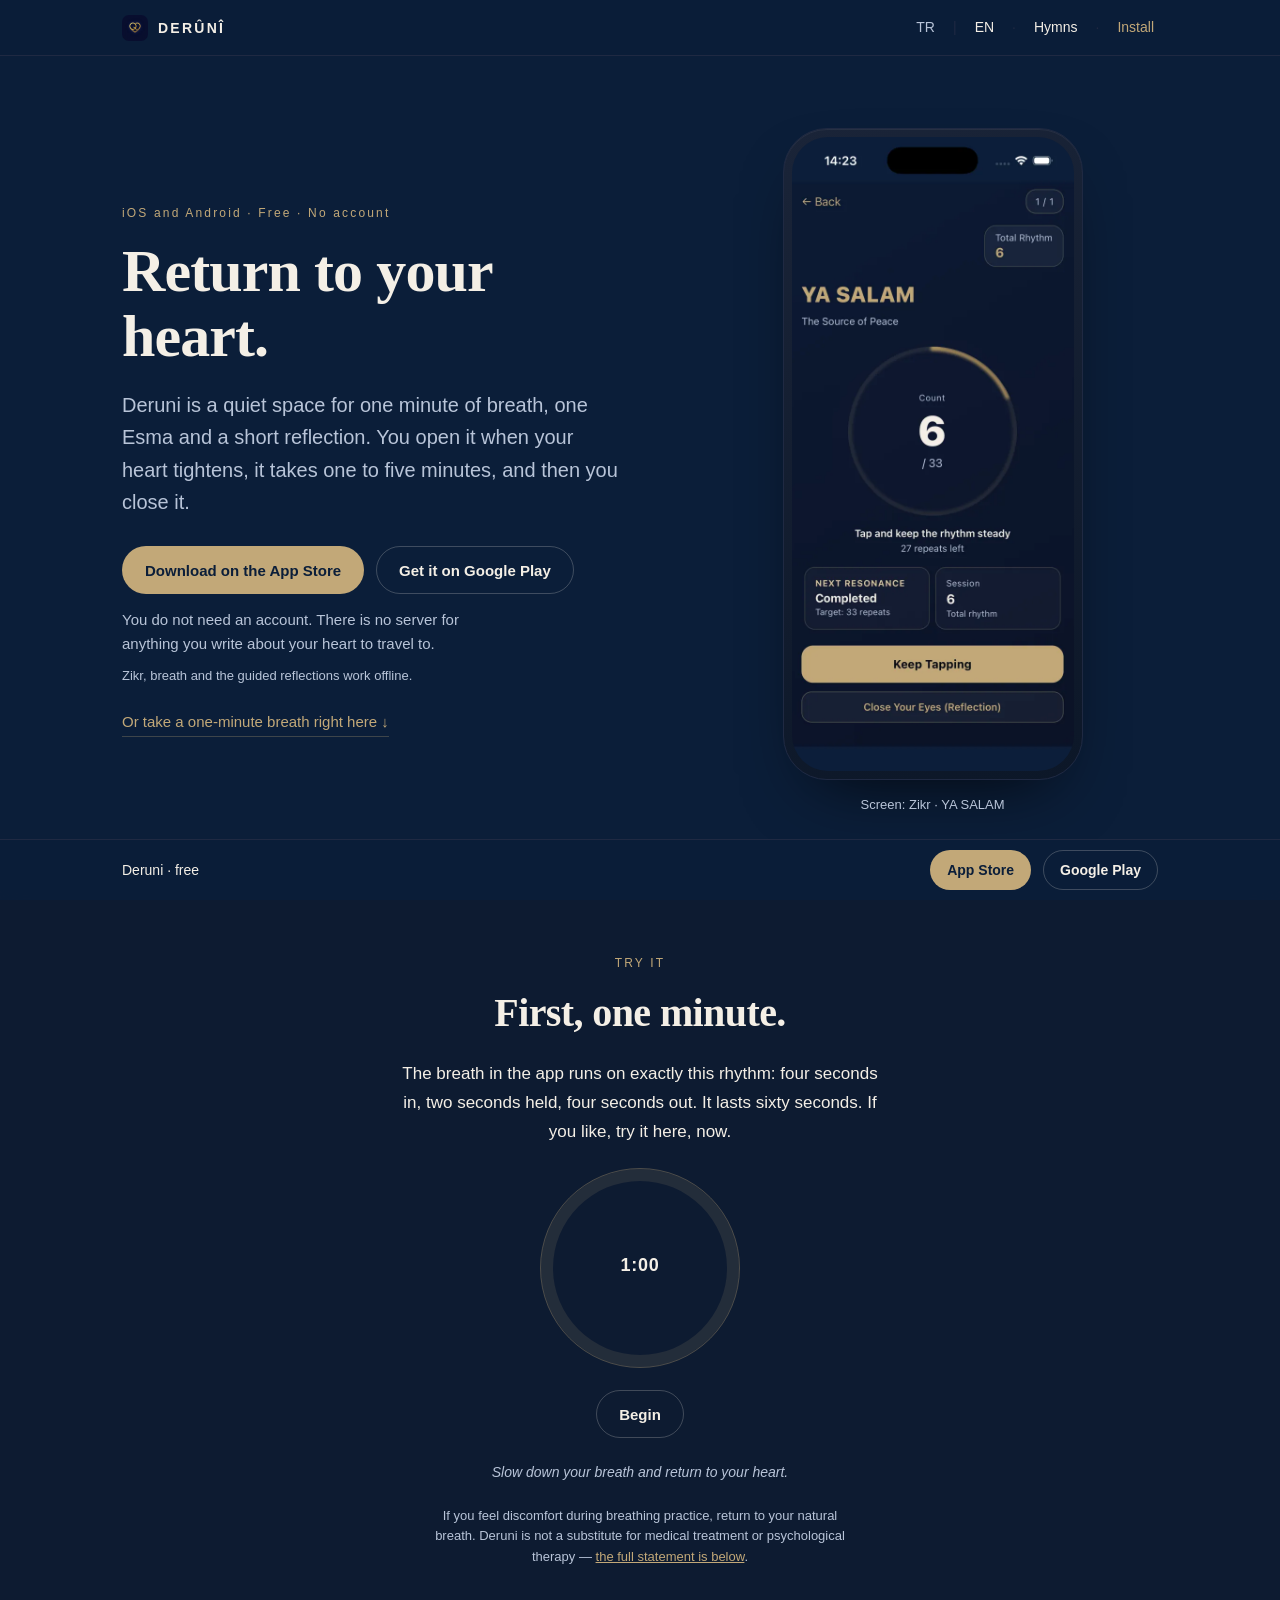
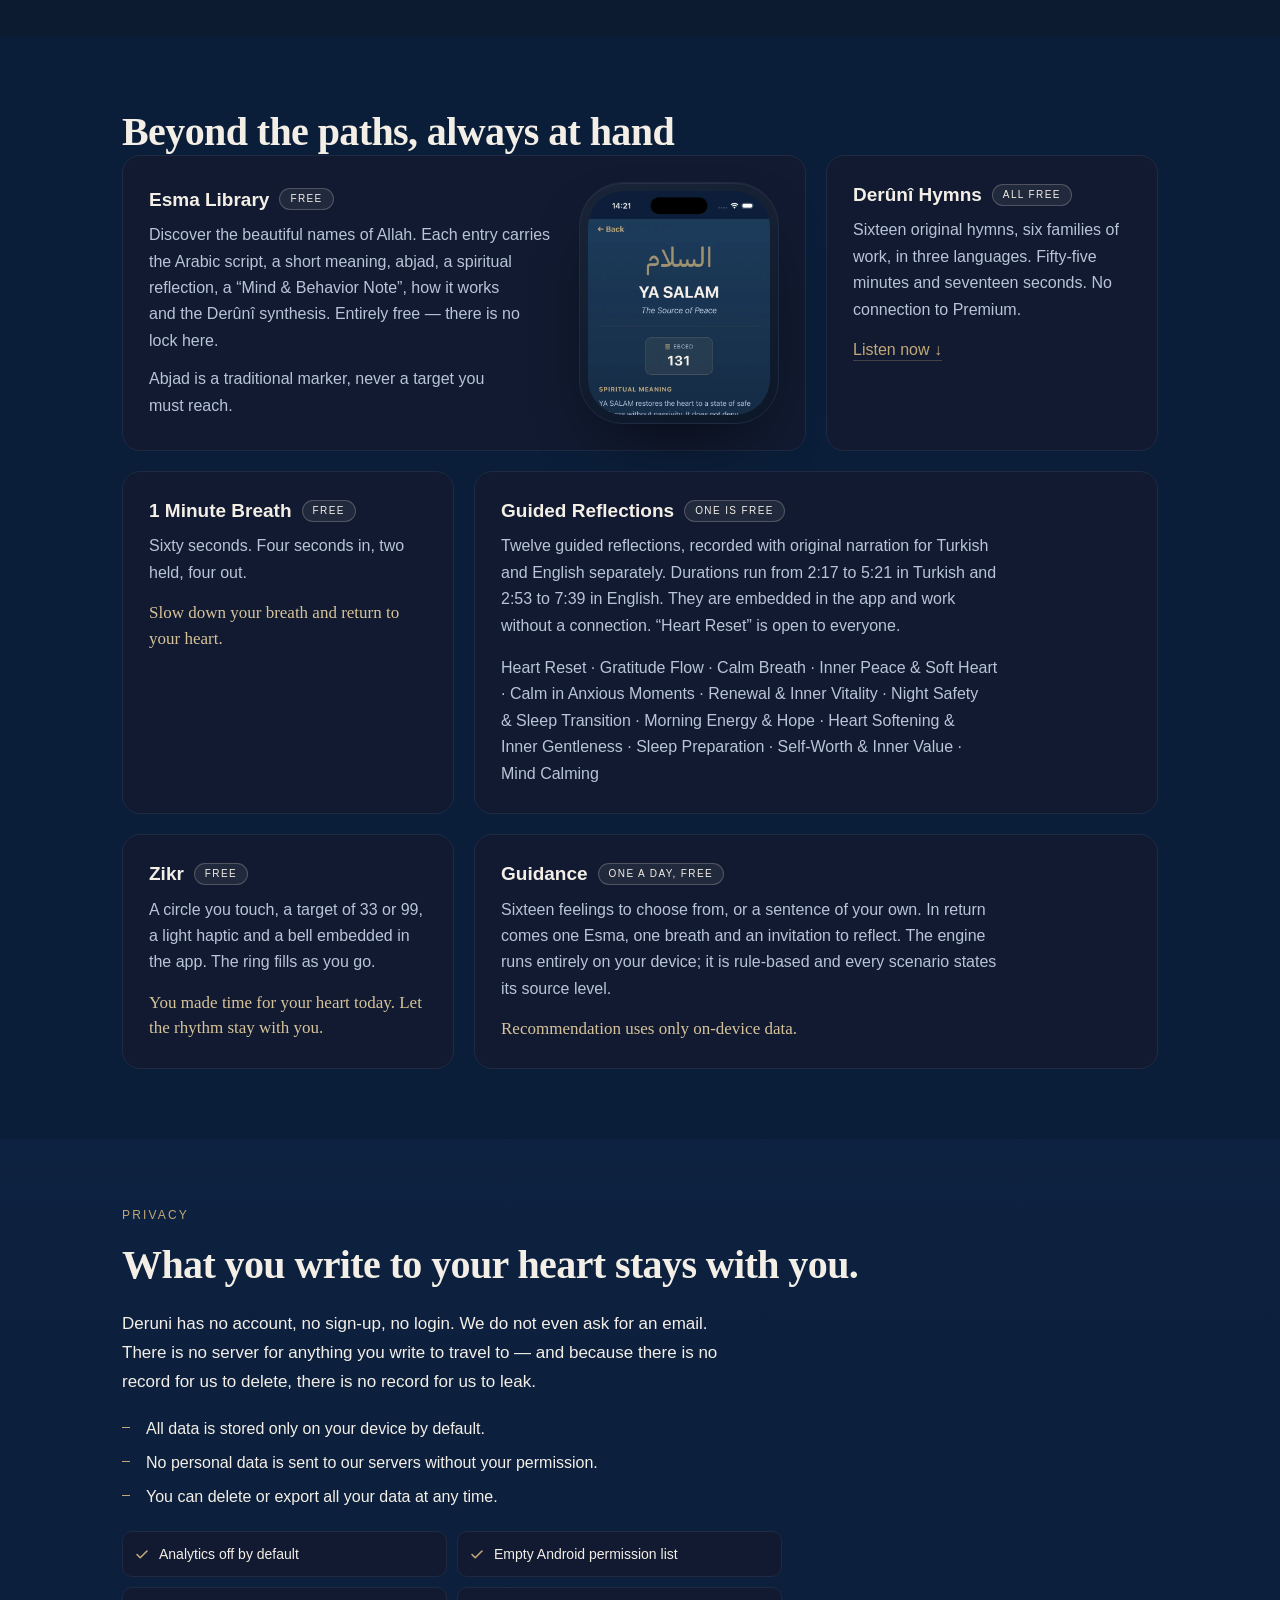
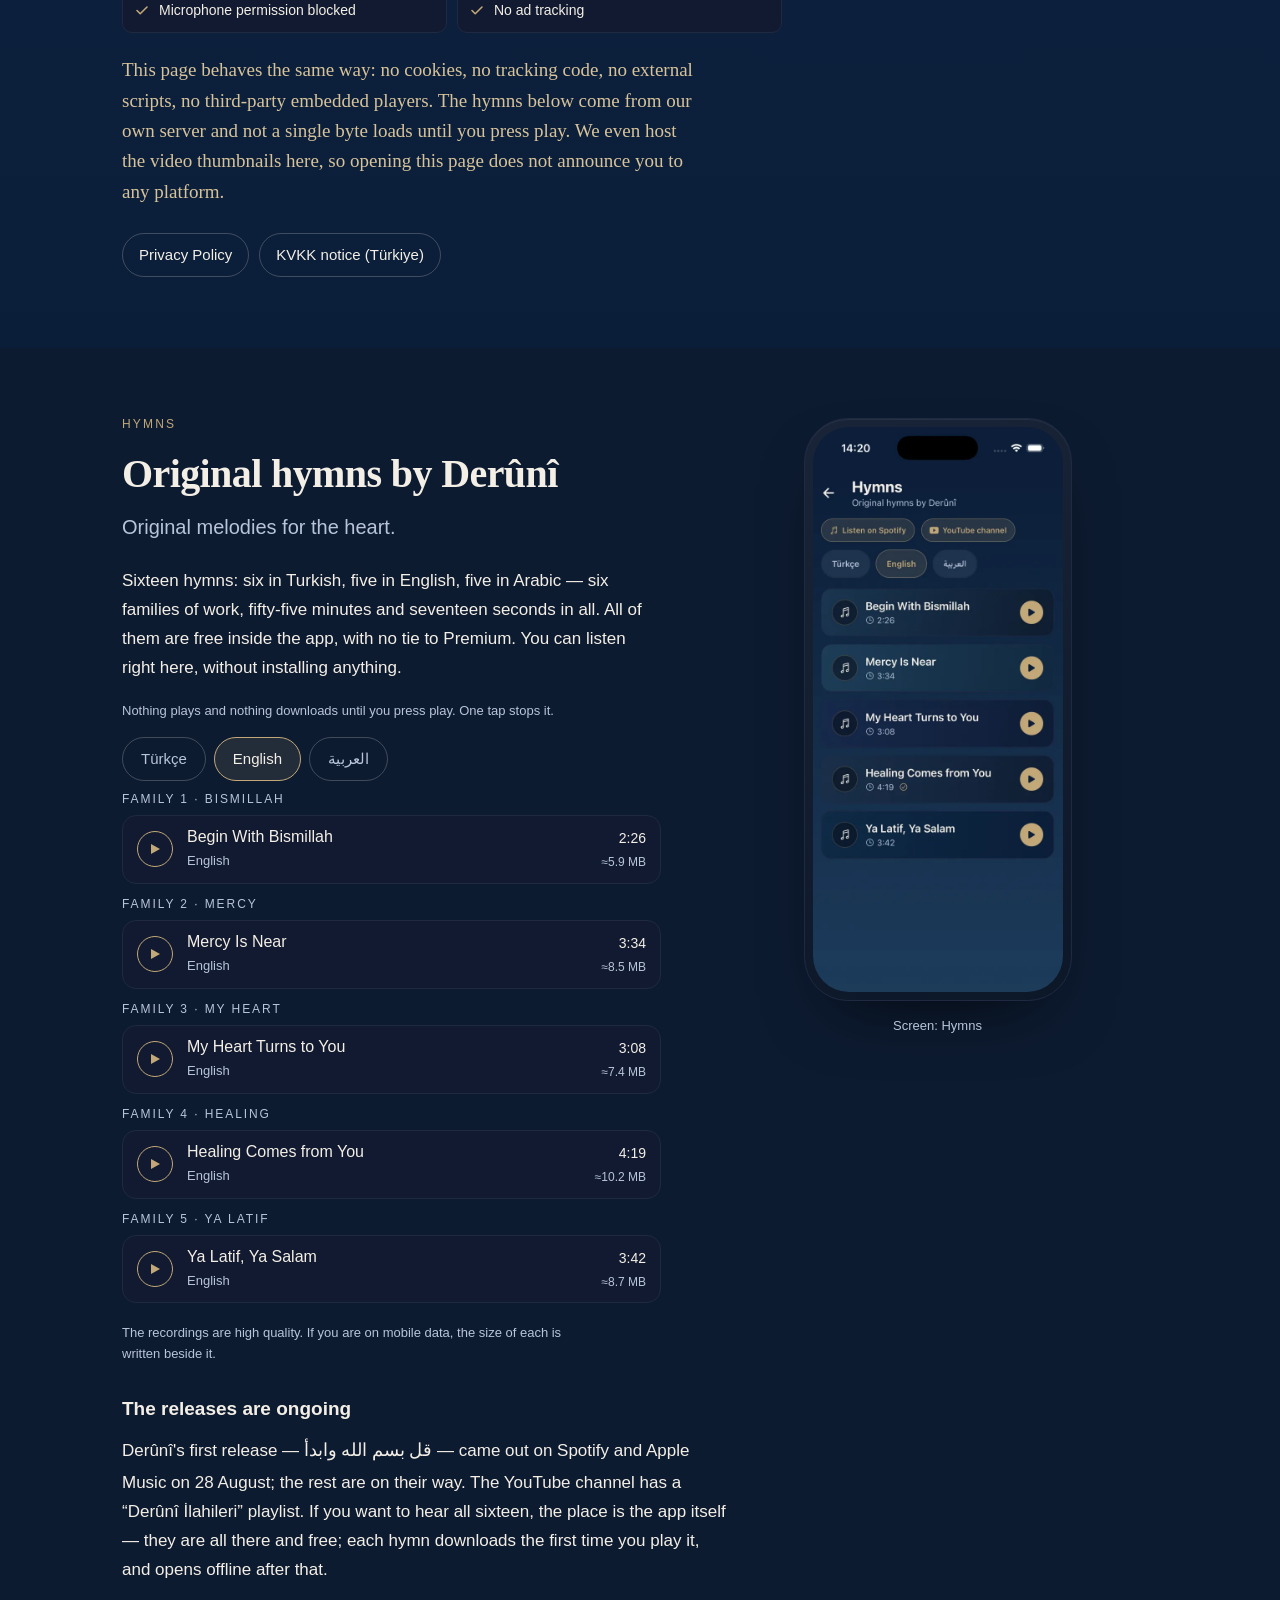
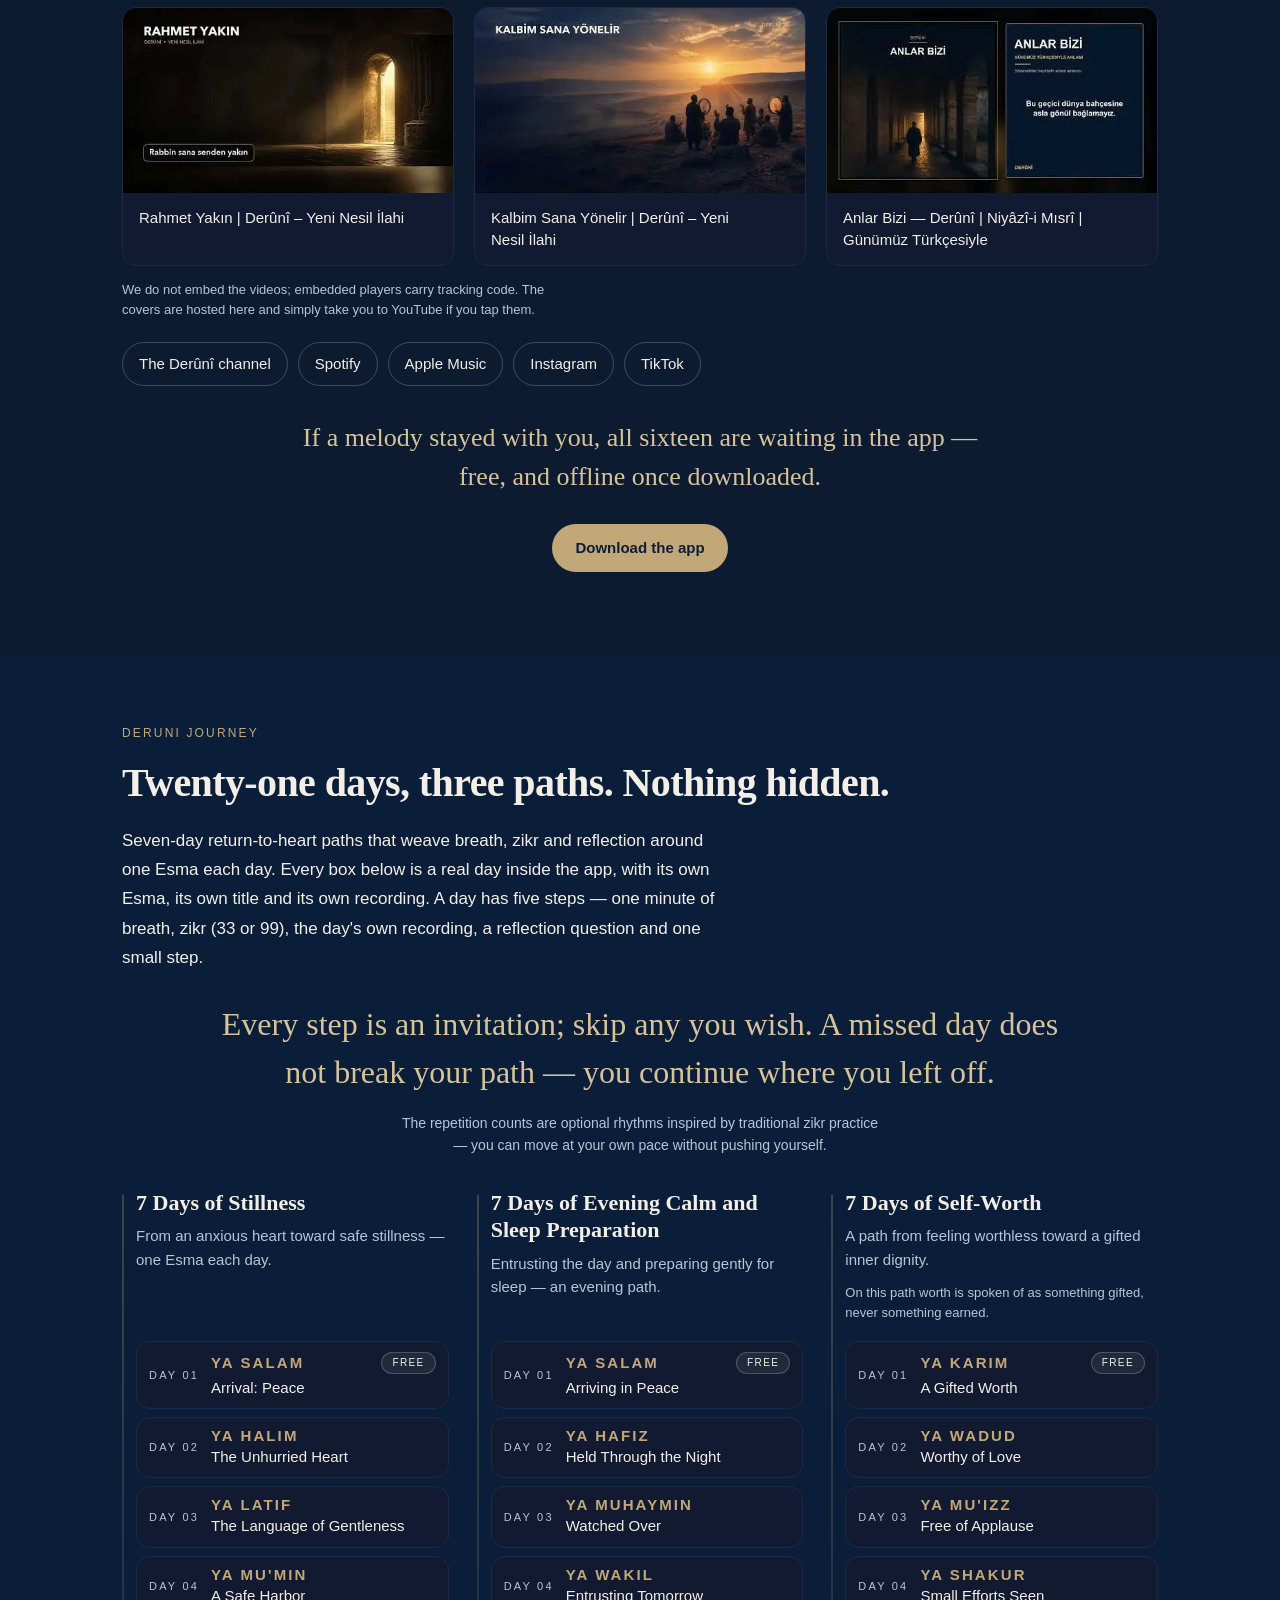
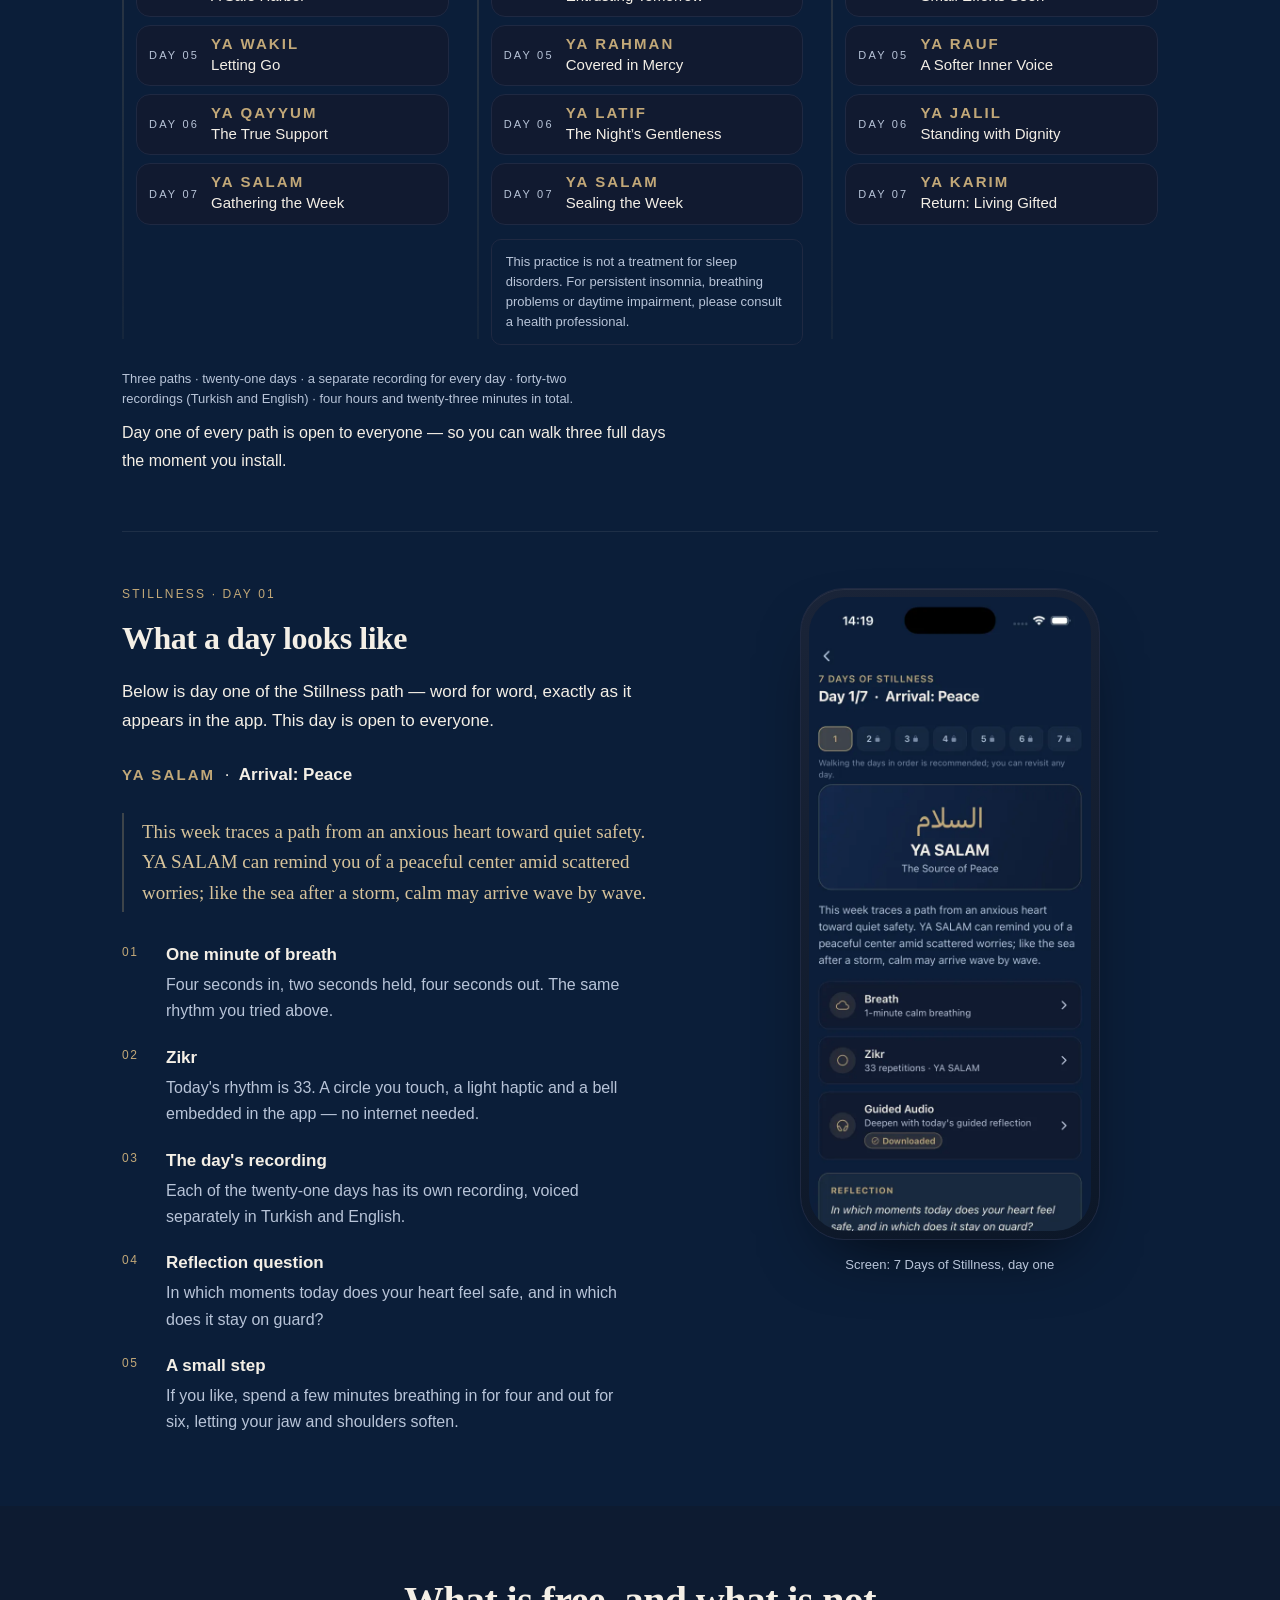
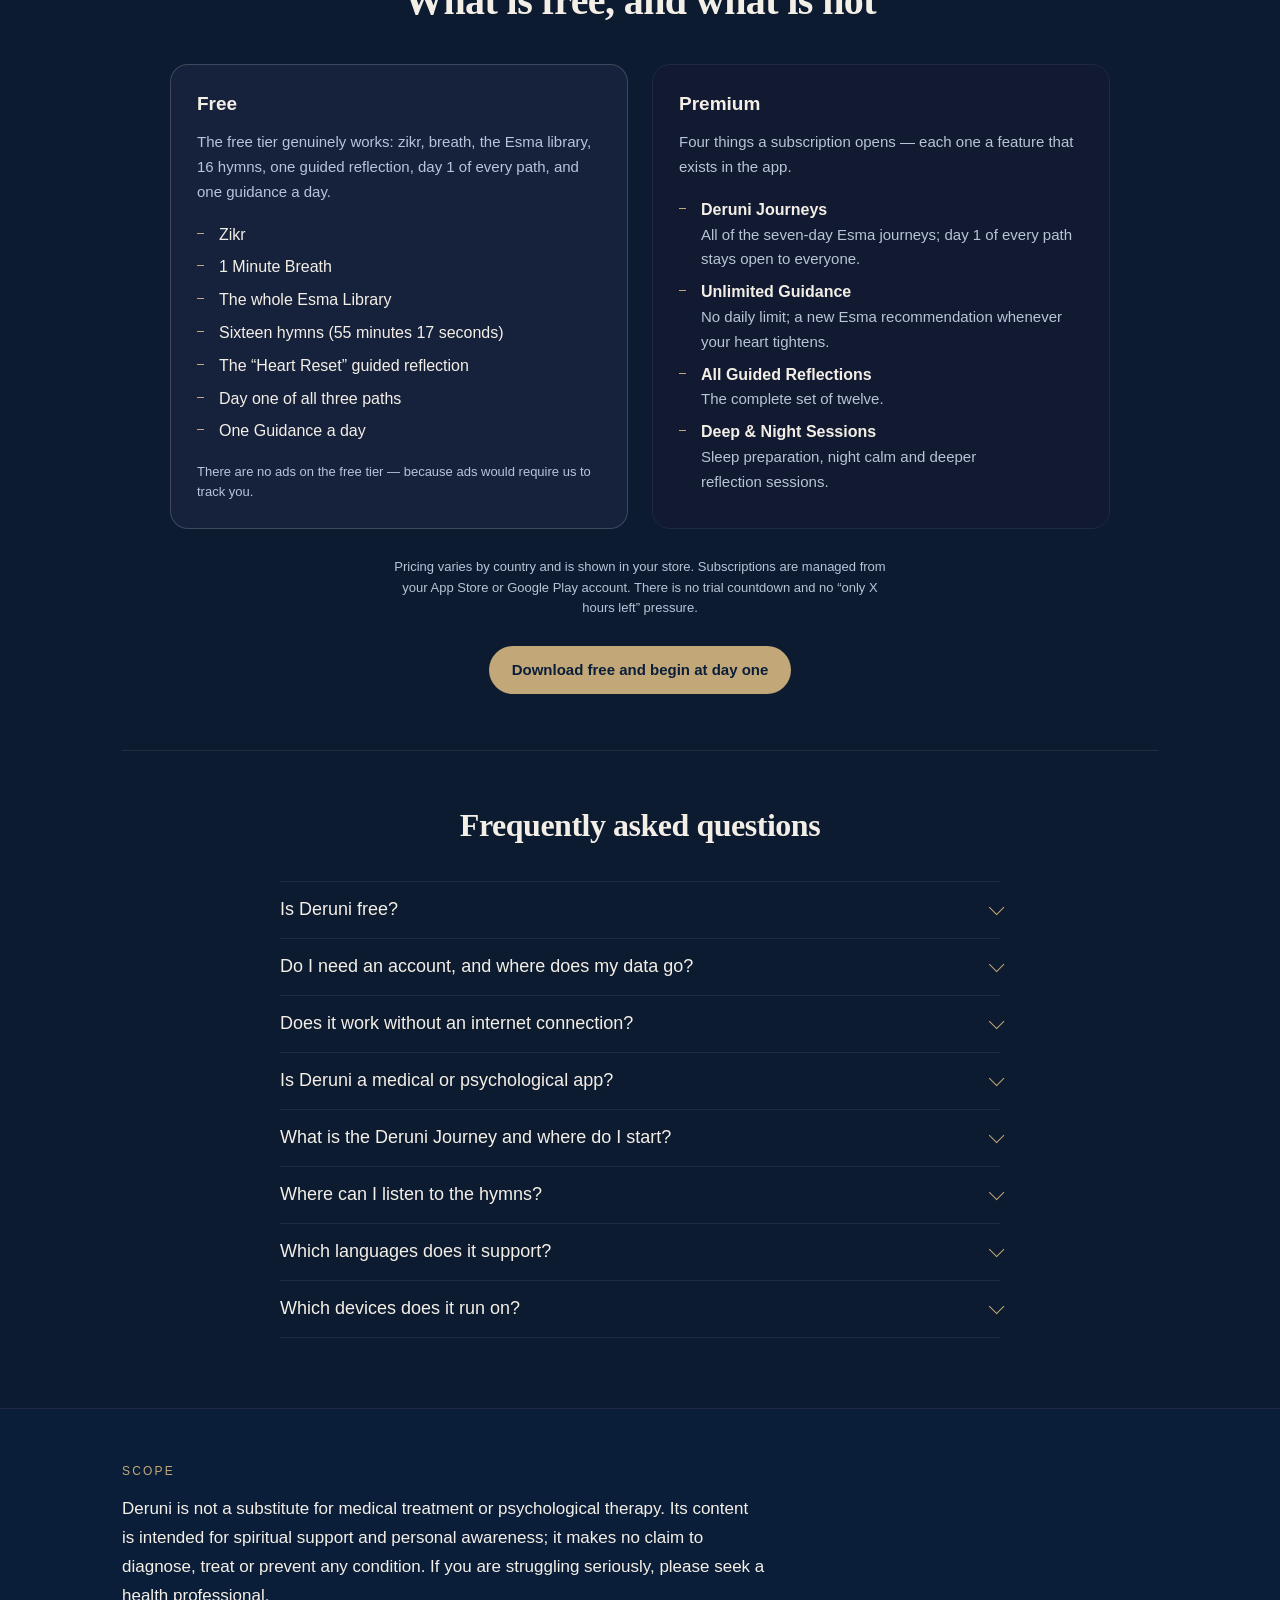
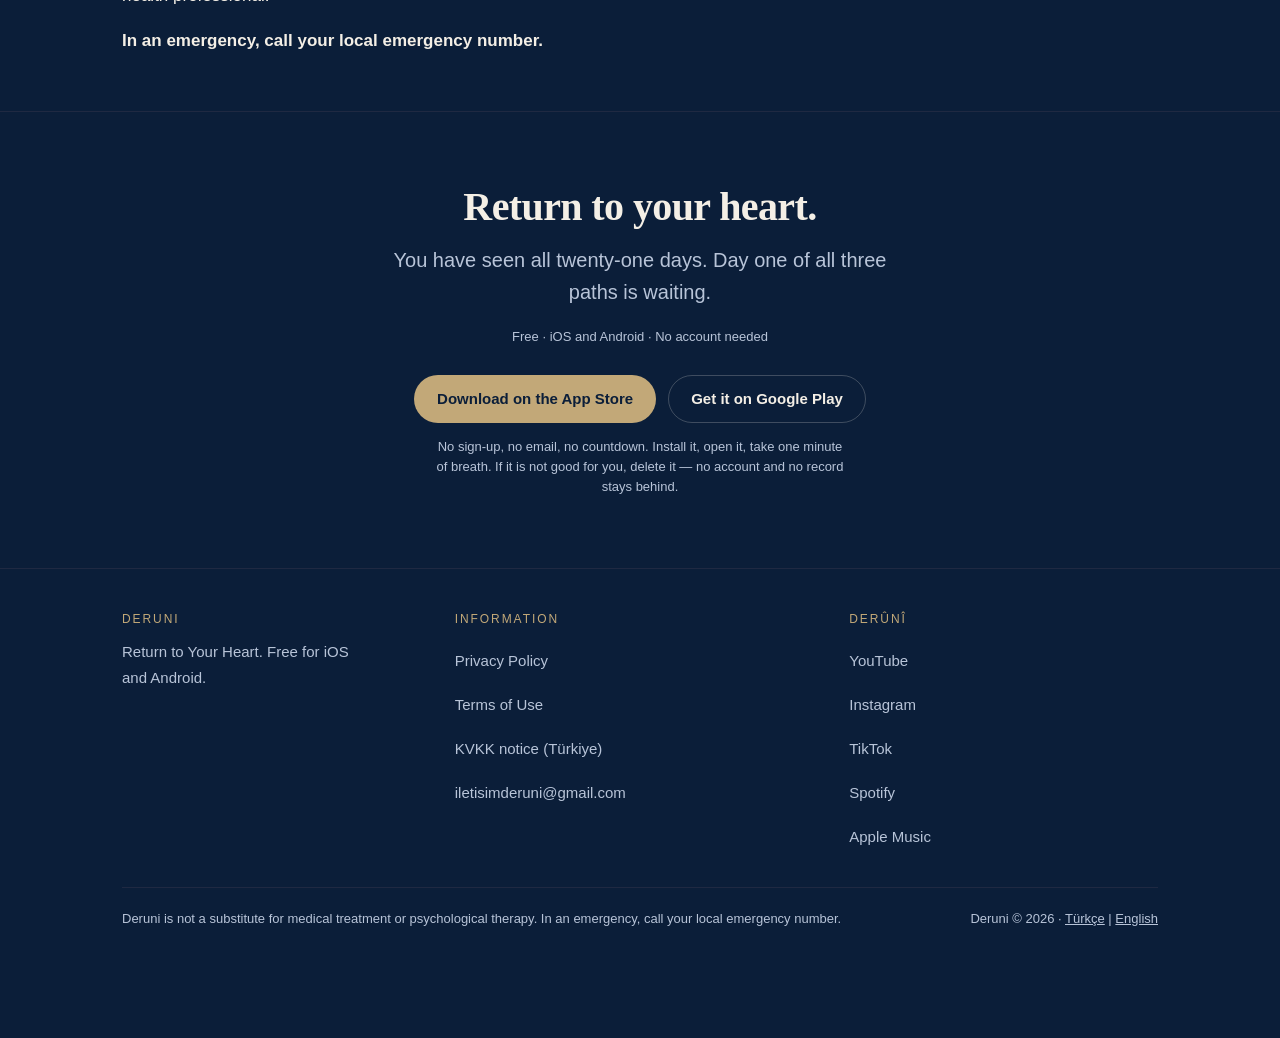
==== commit 1ad3ebd1: "deruni.app önyüz: kompakt düzen, ilahiler 5. bloğa, bölüm dolgusu yarıya Sahip geri bildirimi: sayfa" ====
--- a/en/index.html
+++ b/en/index.html
@@ -57,8 +57,10 @@
 
 .wrap{max-width:var(--w-page);margin:0 auto;padding:0 20px}
 @media(min-width:640px){.wrap{padding:0 32px}}
-section{padding:clamp(72px,9vw,128px) 0}
+main>section{padding:clamp(40px,5.5vw,72px) 0}
 .band{background:var(--band)}
+.sub{margin-top:clamp(36px,5vw,56px);padding-top:clamp(36px,5vw,56px);border-top:1px solid var(--hair)}
+.sub h2{font-size:clamp(23px,3vw,32px)}
 h1,h2{font-family:var(--serif);font-weight:600;letter-spacing:-.015em}
 h1{font-size:clamp(36px,6.4vw,60px);line-height:1.08}
 h2{font-size:clamp(26px,3.8vw,40px);line-height:1.18}
@@ -93,12 +95,15 @@
 .tnav a:hover,.tnav a[aria-current]{color:var(--text)}
 .tnav .sep{color:var(--border)}
 .tnav .dl{color:var(--gold)}
+.tnav .hy{color:var(--text)}
+@media(max-width:399px){.tnav{gap:8px}.tnav a{padding:0 2px}}
+@media(max-width:359px){.tnav .sep{display:none}}
 
 .skip{position:absolute;left:-9999px;top:0;background:var(--card-lift);color:var(--text);padding:12px 18px;border-radius:0 0 var(--r-s) 0;z-index:60}
 .skip:focus{left:0}
 
-.hero{padding-top:clamp(48px,7vw,84px)}
-.hero-grid{display:grid;gap:40px;align-items:center}
+.hero{padding-top:clamp(40px,6vw,72px)}
+.hero-grid{display:grid;gap:28px;align-items:center}
 @media(min-width:900px){.hero-grid{grid-template-columns:1.08fr .92fr;gap:56px}}
 .hero h1{margin:6px 0 20px}
 .trust{font-size:15px;line-height:1.6;color:var(--muted);max-width:44ch}
@@ -106,13 +111,13 @@
 .tolink{display:inline-block;margin-top:22px;color:var(--gold);text-decoration:none;font-size:15px;border-bottom:1px solid var(--gold-28);padding-bottom:2px}
 .tolink:hover{border-color:var(--gold)}
 .figw{display:flex;flex-direction:column;align-items:center;gap:14px}
-.phone{width:min(300px,72vw);aspect-ratio:1206/2622;padding:8px;border-radius:44px;background:linear-gradient(160deg,#1A2438,#0C1728);border:1px solid var(--border);box-shadow:0 30px 70px -34px rgba(0,0,0,.85),inset 0 1px 0 rgba(255,255,255,.06)}
+.phone{width:min(300px,56vw);aspect-ratio:1206/2622;padding:8px;border-radius:44px;background:linear-gradient(160deg,#1A2438,#0C1728);border:1px solid var(--border);box-shadow:0 30px 70px -34px rgba(0,0,0,.85),inset 0 1px 0 rgba(255,255,255,.06)}
 .phone img{width:100%;height:100%;object-fit:cover;border-radius:36px}
 .phone.crop{aspect-ratio:1206/1460}
 .phone.crop img{object-position:top}
 .cap{font-size:13px;color:var(--muted);text-align:center}
 
-.breath-wrap{display:flex;flex-direction:column;align-items:center;text-align:center;gap:28px}
+.breath-wrap{display:flex;flex-direction:column;align-items:center;text-align:center;gap:22px}
 .breath-wrap p{max-width:52ch}
 .ring{width:200px;height:200px;border-radius:50%;border:1px solid rgba(194,168,120,.35);box-shadow:inset 0 0 0 12px var(--gold-12);display:flex;flex-direction:column;align-items:center;justify-content:center;gap:6px;transition:opacity .6s ease}
 @media(max-width:640px){.ring{width:168px;height:168px}}
@@ -124,29 +129,33 @@
 .done .h{font-family:var(--serif);font-size:21px;line-height:1.45;color:var(--gold-soft)}
 .canon{font-size:14px;font-style:italic;color:var(--muted)}
 
-.mapsec{overflow:hidden}
+.mapinvite{margin:28px 0 32px}
 .map{display:grid;gap:28px;max-width:var(--w-map);margin:0 auto}
 @media(min-width:700px){.map{grid-template-columns:repeat(2,1fr)}}
 @media(min-width:1040px){.map{grid-template-columns:repeat(3,1fr)}}
-.path{position:relative;padding-left:14px}
+.path{position:relative;padding-left:14px;min-width:0}
 @media(max-width:699px){.path{padding-left:10px}}
 .path:before{content:"";position:absolute;left:0;top:6px;bottom:6px;width:2px;background:linear-gradient(180deg,var(--gold-28) 0%,rgba(194,168,120,.06) 100%);transform:scaleY(0);transform-origin:top;transition:transform .7s cubic-bezier(.22,.61,.36,1)}
 .path.vis:before{transform:scaleY(1)}
 .path h3{font-family:var(--serif);font-size:22px;font-weight:600;line-height:1.25;margin-bottom:8px}
 .path .psub{font-size:15px;line-height:1.55;color:var(--muted)}
-.phead{margin-bottom:18px}
-@media(min-width:1040px){.phead{min-height:172px}}
-.days{list-style:none;display:flex;flex-direction:column;gap:10px}
-.day{background:var(--card);border:1px solid var(--border);border-radius:var(--r-m);padding:14px 16px;transition:border-color .18s,background .18s}
+.phead{margin-bottom:12px}
+@media(min-width:700px){.phead{min-height:140px}}
+.days{list-style:none;display:flex;flex-direction:column;gap:8px}
+.day{display:grid;grid-template-columns:auto 1fr max-content;grid-template-areas:"n e c" "n t t";column-gap:12px;row-gap:4px;align-items:center;background:var(--card);border:1px solid var(--border);border-radius:var(--r-m);padding:10px 12px;transition:border-color .18s,background .18s}
 .day:hover{border-color:var(--chip-bd);background:var(--card-lift)}
-.day .top{display:flex;align-items:center;justify-content:space-between;gap:10px;margin-bottom:7px}
-.day .ttl{font-size:16px;line-height:1.35;margin-top:6px}
+.day .top{display:contents}
+.day .daynum{grid-area:n}
+.day .chip{grid-area:c}
+.day .esma{grid-area:e}
+.day .ttl{grid-area:t;font-size:15px;line-height:1.35;margin:0}
+@media(max-width:359px){.day .chip{padding:4px 7px;letter-spacing:.06em}}
 .pnote{margin-top:14px;padding:12px 14px;border:1px solid var(--border);border-radius:var(--r-s);font-size:13px;line-height:1.55;color:var(--muted)}
 .pframe{font-size:13px;line-height:1.55;color:var(--muted);margin-top:12px}
-.measure{max-width:var(--w-map);margin:36px auto 0}
+.measure{max-width:var(--w-map);margin:24px auto 0}
 .emph{font-size:16px;margin-top:10px}
 
-.day-grid{display:grid;gap:40px;align-items:start}
+.day-grid{display:grid;gap:28px;align-items:start}
 @media(min-width:900px){.day-grid{grid-template-columns:1.15fr .85fr;gap:56px}.day-grid .figw{position:sticky;top:92px}}
 .quote{border-left:2px solid var(--gold-28);padding:4px 0 4px 18px;margin:24px 0 32px;font-family:var(--serif);font-size:19px;line-height:1.6;color:var(--gold-soft);max-width:56ch}
 .steps{list-style:none;display:flex;flex-direction:column;gap:22px;counter-reset:s}
@@ -155,38 +164,38 @@
 .steps h3{font:600 17px/1.35 var(--sans);margin-bottom:5px}
 .steps p{font-size:16px;line-height:1.65;color:var(--muted);max-width:52ch}
 
-.cards{display:grid;gap:20px}
+.cards{display:grid;gap:clamp(12px,1.6vw,20px)}
 @media(min-width:900px){
  .cards{grid-template-columns:repeat(3,1fr)}
- .c1{grid-area:1/1/2/3}.c2{grid-area:1/3/2/4}
+ .c1{grid-area:1/1/2/3}.c6{grid-area:1/3/2/4}
  .c3{grid-area:2/1/3/2}.c4{grid-area:2/2/3/4}
- .c5{grid-area:3/1/4/2}.c6{grid-area:3/2/4/4}
+ .c2{grid-area:3/1/4/2}.c5{grid-area:3/2/4/4}
 }
-.card{background:var(--card);border:1px solid var(--border);border-radius:var(--r-l);padding:26px}
+.card{background:var(--card);border:1px solid var(--border);border-radius:var(--r-l);padding:clamp(20px,2.4vw,26px)}
 .card h3{margin-bottom:10px;display:flex;align-items:center;gap:10px;flex-wrap:wrap}
 .card p{font-size:16px;line-height:1.65;color:var(--muted);max-width:56ch}
 .card .q{margin-top:14px;font-family:var(--serif);font-size:17px;line-height:1.5;color:var(--gold-soft)}
 .c1-in{display:grid;gap:24px;align-items:center}
 @media(min-width:900px){.c1-in{grid-template-columns:1fr auto}}
-.c1-in .phone{width:min(200px,52vw)}
+.c1-in .phone{width:min(200px,44vw)}
 .mlist{margin-top:16px;font-size:15px;line-height:1.9;color:var(--muted)}
 
 .priv{background:linear-gradient(180deg,#0D2140,var(--bg))}
-.facts{display:grid;gap:12px;margin:28px 0;max-width:660px}
-@media(min-width:640px){.facts{grid-template-columns:1fr 1fr}}
-.fact{display:flex;align-items:center;gap:10px;padding:14px 16px;background:var(--card);border:1px solid var(--border);border-radius:var(--r-s);font-size:15px}
+.facts{display:grid;grid-template-columns:1fr 1fr;gap:10px;margin:22px 0;max-width:660px}
+@media(max-width:399px){.facts{grid-template-columns:1fr}}
+.fact{display:flex;align-items:center;gap:10px;padding:10px 12px;background:var(--card);border:1px solid var(--border);border-radius:var(--r-s);font-size:14px}
 .fact svg{flex:none;color:var(--gold)}
-.plist{list-style:none;display:flex;flex-direction:column;gap:12px;margin:24px 0;max-width:60ch}
+.plist{list-style:none;display:flex;flex-direction:column;gap:8px;margin:20px 0;max-width:60ch}
 .plist li{padding-left:24px;position:relative;font-size:16px;line-height:1.6}
 .plist li:before{content:"";position:absolute;left:0;top:11px;width:8px;height:1px;background:var(--gold)}
 
 .ledger{display:grid;gap:24px;max-width:940px;margin:0 auto}
-@media(min-width:900px){.ledger{grid-template-columns:1fr 1fr}}
-.led{border:1px solid var(--border);border-radius:var(--r-l);padding:26px;background:var(--card)}
+@media(min-width:700px){.ledger{grid-template-columns:1fr 1fr}}
+.led{border:1px solid var(--border);border-radius:var(--r-l);padding:clamp(20px,2.4vw,26px);background:var(--card)}
 .led.free{background:var(--card-lift);border-color:rgba(244,239,230,.18)}
 .led h3{margin-bottom:14px}
 .led .top{font-size:15px;line-height:1.65;color:var(--muted);margin-bottom:18px}
-.led ul{list-style:none;display:flex;flex-direction:column;gap:11px}
+.led ul{list-style:none;display:flex;flex-direction:column;gap:8px}
 .led li{padding-left:22px;position:relative;font-size:16px;line-height:1.55}
 .led li:before{content:"";position:absolute;left:0;top:10px;width:7px;height:1px;background:var(--gold)}
 .led li b{font-weight:600;display:block}
@@ -195,26 +204,29 @@
 .faqs{max-width:var(--w-narrow);margin:0 auto}
 .faq{border-bottom:1px solid var(--border)}
 .faq:first-child{border-top:1px solid var(--border)}
-.faq summary{list-style:none;cursor:pointer;display:flex;align-items:center;justify-content:space-between;gap:16px;min-height:64px;padding:16px 0}
+.faq summary{list-style:none;cursor:pointer;display:flex;align-items:center;justify-content:space-between;gap:16px;min-height:56px;padding:12px 0}
 .faq summary::-webkit-details-marker{display:none}
 .faq summary:after{content:"";flex:none;width:10px;height:10px;border-right:1.5px solid var(--gold);border-bottom:1.5px solid var(--gold);transform:rotate(45deg) translateY(-3px);transition:transform .2s}
 .faq[open] summary:after{transform:rotate(225deg) translateY(-3px)}
 .faq summary h3{font:500 18px/1.4 var(--sans);margin:0}
 .faq summary:hover h3{color:var(--gold-soft)}
-.faq p{font-size:16px;line-height:1.72;color:var(--muted);max-width:62ch;padding:0 0 22px}
-.scope{border-top:1px solid var(--border);border-bottom:1px solid var(--border)}
+.faq p{font-size:16px;line-height:1.72;color:var(--muted);max-width:62ch;padding:0 0 18px}
+.scope{padding:clamp(36px,4.5vw,56px) 0;border-top:1px solid var(--border);border-bottom:1px solid var(--border)}
 .scope .lbl{font:500 12px/1 var(--sans);letter-spacing:.18em;color:var(--gold);margin-bottom:18px}
 .scope p{font-size:17px;line-height:1.7;max-width:70ch}
 .scope .em{margin-top:16px;font-weight:600}
 
-.hymn-top{display:grid;gap:40px;align-items:center}
-@media(min-width:900px){.hymn-top{grid-template-columns:1.1fr .9fr;gap:56px}.hymn-top .phone{width:min(268px,60vw)}}
-.tabs{display:flex;gap:8px;margin:24px 0 20px;flex-wrap:wrap}
+.hymn-top{display:grid;gap:28px;align-items:start}
+.hymn-main{min-width:0}
+@media(min-width:900px){.hymn-top{grid-template-columns:minmax(0,1.1fr) minmax(0,.9fr);gap:56px}.hymn-top .figw{position:sticky;top:92px}.hymn-top .phone{width:min(268px,60vw)}}
+.rel{margin-top:32px}
+.hymn-cta{text-align:center;margin-top:32px}
+.tabs{display:flex;gap:8px;margin:16px 0 12px;flex-wrap:wrap}
 .tab{min-height:44px;padding:0 18px;border-radius:999px;background:transparent;border:1px solid var(--chip-bd);color:var(--muted);font:500 15px/1 var(--sans);cursor:pointer;display:inline-flex;align-items:center;transition:all .18s}
 .tab[aria-pressed="true"]{color:var(--text);border-color:var(--gold);background:var(--gold-12)}
-.fam{margin-bottom:22px}
+.fam{margin-bottom:14px}
 .famh{font:500 12px/1 var(--sans);letter-spacing:.16em;color:var(--muted);margin-bottom:10px}
-.trk{position:relative;display:flex;align-items:center;gap:14px;width:100%;min-height:64px;padding:12px 16px;background:var(--card);border:1px solid var(--border);border-radius:var(--r-m);color:inherit;font:inherit;text-align:left;cursor:pointer;overflow:hidden;transition:border-color .18s,background .18s}
+.trk{position:relative;display:flex;align-items:center;gap:14px;width:100%;min-height:56px;padding:10px 14px;background:var(--card);border:1px solid var(--border);border-radius:var(--r-m);color:inherit;font:inherit;text-align:left;cursor:pointer;overflow:hidden;transition:border-color .18s,background .18s}
 .trk:hover{border-color:var(--chip-bd);background:var(--card-lift)}
 .trk+.trk{margin-top:8px}
 .trk .pb{flex:none;width:36px;height:36px;border-radius:50%;border:1px solid var(--gold);display:flex;align-items:center;justify-content:center;color:var(--gold)}
@@ -236,6 +248,7 @@
 .vid:hover{border-color:var(--gold-28)}
 .vid img{width:100%;height:auto;aspect-ratio:16/9;object-fit:cover}
 .vid span{display:block;padding:14px 16px;font-size:15px;line-height:1.45}
+@media(max-width:639px){.vids{grid-template-columns:1fr;gap:10px}.vid{display:grid;grid-template-columns:120px 1fr;align-items:center}.vid span{padding:10px 12px;font-size:14px}}
 .links{display:flex;flex-wrap:wrap;gap:10px;margin-top:22px}
 .links a{display:inline-flex;align-items:center;gap:8px;min-height:44px;padding:0 16px;border-radius:999px;border:1px solid var(--chip-bd);text-decoration:none;font-size:15px;color:var(--text);transition:border-color .18s,background .18s}
 .links a:hover{border-color:var(--gold);background:var(--gold-12)}
@@ -245,13 +258,14 @@
 .close .btns{justify-content:center}
 .close p{margin:0 auto}
 
-footer{border-top:1px solid var(--border);padding:56px 0 40px;font-size:15px}
-.fgrid{display:grid;gap:28px}
-@media(min-width:900px){.fgrid{grid-template-columns:1fr 1.2fr 1fr}}
+footer{border-top:1px solid var(--border);padding:44px 0 32px;font-size:15px}
+.fgrid{display:grid;gap:24px;grid-template-columns:minmax(0,1fr) minmax(0,1fr)}
+.fcol:first-child{grid-column:1/-1}
+@media(min-width:900px){.fgrid{grid-template-columns:1fr 1.2fr 1fr}.fcol:first-child{grid-column:auto}}
 .fcol .fh{font:500 12px/1 var(--sans);letter-spacing:.16em;color:var(--gold);margin-bottom:14px}
-.fcol a{display:flex;align-items:center;min-height:44px;color:var(--muted);text-decoration:none;transition:color .18s}
+.fcol a{display:flex;align-items:center;min-height:44px;color:var(--muted);text-decoration:none;transition:color .18s;overflow-wrap:anywhere}
 .fcol a:hover{color:var(--text)}
-.fbot{margin-top:36px;padding-top:24px;border-top:1px solid var(--border);display:flex;flex-wrap:wrap;gap:14px;justify-content:space-between;font-size:13px;color:var(--muted)}
+.fbot{margin-top:28px;padding-top:20px;border-top:1px solid var(--border);display:flex;flex-wrap:wrap;gap:14px;justify-content:space-between;font-size:13px;color:var(--muted)}
 .fbot p{max-width:none}
 
 .bar{position:fixed;left:0;right:0;bottom:0;z-index:45;min-height:60px;background:rgba(11,30,57,.92);backdrop-filter:blur(14px);-webkit-backdrop-filter:blur(14px);border-top:1px solid var(--border);padding-bottom:env(safe-area-inset-bottom);opacity:0;visibility:hidden;pointer-events:none;transition:opacity .2s,visibility .2s}
@@ -267,8 +281,6 @@
 .iconbtn{width:36px;height:36px;flex:none;border-radius:50%;border:1px solid var(--chip-bd);background:transparent;color:var(--text);display:flex;align-items:center;justify-content:center;cursor:pointer}
 .iconbtn:hover{border-color:var(--gold);color:var(--gold)}
 
-html.js .rv{opacity:0;transform:translateY(12px)}
-html.js .rv.vis{opacity:1;transform:none;transition:opacity .32s cubic-bezier(.22,.61,.36,1),transform .32s cubic-bezier(.22,.61,.36,1)}
 @media(prefers-reduced-motion:reduce){
   html{scroll-behavior:auto}
   *{animation:none!important;transition:none!important}
@@ -286,6 +298,8 @@
     <a class="brand" href="/en/"><img src="/assets/logo-256.webp" width="26" height="26" alt="" decoding="async">DERÛNÎ</a>
     <nav class="tnav" aria-label="Site">
       <a href="/" hreflang="tr">TR</a><span class="sep" aria-hidden="true">|</span><a href="/en/" aria-current="page" hreflang="en">EN</a>
+      <span class="sep" aria-hidden="true">·</span>
+      <a class="hy" href="#hymns">Hymns</a>
       <span class="sep" aria-hidden="true">·</span>
       <a class="dl" href="#install">Install</a>
     </nav>
@@ -310,14 +324,14 @@
       <a class="tolink" href="#breath">Or take a one-minute breath right here ↓</a>
     </div>
     <div class="figw">
-      <div class="phone"><img src="/assets/05-zikr-en-620.webp" srcset="/assets/05-zikr-en-620.webp 620w, /assets/05-zikr-en-900.webp 900w" sizes="(min-width:900px) 300px, 72vw" width="620" height="1348" alt="The Deruni zikr screen: YA SALAM and a filling ring" fetchpriority="high" decoding="async"></div>
+      <div class="phone"><img src="/assets/05-zikr-en-620.webp" srcset="/assets/05-zikr-en-620.webp 620w, /assets/05-zikr-en-900.webp 900w" sizes="(min-width:900px) 300px, 56vw" width="620" height="1348" alt="The Deruni zikr screen: YA SALAM and a filling ring" fetchpriority="high" decoding="async"></div>
       <p class="cap">Screen: Zikr · YA SALAM</p>
     </div>
   </div>
 </section>
 
 <!-- 3 · TRY ONE MINUTE -->
-<section id="breath" class="rv">
+<section id="breath" class="rv band">
   <div class="wrap breath-wrap">
     <div>
       <p class="over">TRY IT</p>
@@ -336,6 +350,255 @@
     </div>
     <p class="canon">Slow down your breath and return to your heart.</p>
     <p class="mi" style="max-width:60ch">If you feel discomfort during breathing practice, return to your natural breath. Deruni is not a substitute for medical treatment or psychological therapy — <a href="#scope" style="color:var(--gold)">the full statement is below</a>.</p>
+  </div>
+</section>
+
+<!-- 6 · WHAT IS IN THE APP -->
+<section class="rv">
+  <div class="wrap">
+    <h2>Beyond the paths, always at hand</h2>
+    <div class="cards">
+
+      <article class="card c6">
+        <h3>Derûnî Hymns <span class="chip">ALL FREE</span></h3>
+        <p>Sixteen original hymns, six families of work, in three languages. Fifty-five minutes and seventeen seconds. No connection to Premium.</p>
+        <p style="margin-top:14px"><a href="#hymns" style="color:var(--gold);text-decoration:none;border-bottom:1px solid var(--gold-28);padding-bottom:2px">Listen now ↓</a></p>
+      </article>
+
+      <article class="card c1">
+        <div class="c1-in">
+          <div>
+            <h3>Esma Library <span class="chip">FREE</span></h3>
+            <p>Discover the beautiful names of Allah. Each entry carries the Arabic script, a short meaning, abjad, a spiritual reflection, a &#8220;Mind &amp; Behavior Note&#8221;, how it works and the Derûnî synthesis. Entirely free — there is no lock here.</p>
+            <p class="mi" style="margin-top:12px">Abjad is a traditional marker, never a target you must reach.</p>
+          </div>
+          <div class="phone crop"><img src="/assets/08-esma-detail-en-620.webp" srcset="/assets/08-esma-detail-en-620.webp 620w, /assets/08-esma-detail-en-900.webp 900w" sizes="(min-width:900px) 200px, 44vw" width="620" height="750" alt="A Deruni Esma entry: YA SALAM, its abjad value and spiritual meaning" loading="lazy" decoding="async"></div>
+        </div>
+      </article>
+
+      <article class="card c2">
+        <h3>Zikr <span class="chip">FREE</span></h3>
+        <p>A circle you touch, a target of 33 or 99, a light haptic and a bell embedded in the app. The ring fills as you go.</p>
+        <p class="q">You made time for your heart today. Let the rhythm stay with you.</p>
+      </article>
+
+      <article class="card c3">
+        <h3>1 Minute Breath <span class="chip">FREE</span></h3>
+        <p>Sixty seconds. Four seconds in, two held, four out.</p>
+        <p class="q">Slow down your breath and return to your heart.</p>
+      </article>
+
+      <article class="card c4">
+        <h3>Guided Reflections <span class="chip">ONE IS FREE</span></h3>
+        <p>Twelve guided reflections, recorded with original narration for Turkish and English separately. Durations run from 2:17 to 5:21 in Turkish and 2:53 to 7:39 in English. They are embedded in the app and work without a connection. &#8220;Heart Reset&#8221; is open to everyone.</p>
+        <p class="mlist">Heart Reset · Gratitude Flow · Calm Breath · Inner Peace &amp; Soft Heart · Calm in Anxious Moments · Renewal &amp; Inner Vitality · Night Safety &amp; Sleep Transition · Morning Energy &amp; Hope · Heart Softening &amp; Inner Gentleness · Sleep Preparation · Self-Worth &amp; Inner Value · Mind Calming</p>
+      </article>
+
+      <article class="card c5">
+        <h3>Guidance <span class="chip">ONE A DAY, FREE</span></h3>
+        <p>Sixteen feelings to choose from, or a sentence of your own. In return comes one Esma, one breath and an invitation to reflect. The engine runs entirely on your device; it is rule-based and every scenario states its source level.</p>
+        <p class="q">Recommendation uses only on-device data.</p>
+      </article>
+
+    </div>
+  </div>
+</section>
+
+<!-- 7 · PRIVACY -->
+<section class="priv rv">
+  <div class="wrap">
+    <p class="over">PRIVACY</p>
+    <h2>What you write to your heart stays with you.</h2>
+    <p style="margin-top:20px">Deruni has no account, no sign-up, no login. We do not even ask for an email. There is no server for anything you write to travel to — and because there is no record for us to delete, there is no record for us to leak.</p>
+    <ul class="plist">
+      <li>All data is stored only on your device by default.</li>
+      <li>No personal data is sent to our servers without your permission.</li>
+      <li>You can delete or export all your data at any time.</li>
+    </ul>
+    <div class="facts">
+      <p class="fact"><svg width="14" height="14" viewBox="0 0 14 14" aria-hidden="true"><path d="M2 7.5l3.2 3.2L12 4" fill="none" stroke="currentColor" stroke-width="1.6" stroke-linecap="round" stroke-linejoin="round"/></svg> Analytics off by default</p>
+      <p class="fact"><svg width="14" height="14" viewBox="0 0 14 14" aria-hidden="true"><path d="M2 7.5l3.2 3.2L12 4" fill="none" stroke="currentColor" stroke-width="1.6" stroke-linecap="round" stroke-linejoin="round"/></svg> Empty Android permission list</p>
+      <p class="fact"><svg width="14" height="14" viewBox="0 0 14 14" aria-hidden="true"><path d="M2 7.5l3.2 3.2L12 4" fill="none" stroke="currentColor" stroke-width="1.6" stroke-linecap="round" stroke-linejoin="round"/></svg> Microphone permission blocked</p>
+      <p class="fact"><svg width="14" height="14" viewBox="0 0 14 14" aria-hidden="true"><path d="M2 7.5l3.2 3.2L12 4" fill="none" stroke="currentColor" stroke-width="1.6" stroke-linecap="round" stroke-linejoin="round"/></svg> No ad tracking</p>
+    </div>
+    <p class="gs" style="font-family:var(--serif);font-size:19px;line-height:1.6;max-width:62ch">This page behaves the same way: no cookies, no tracking code, no external scripts, no third-party embedded players. The hymns below come from our own server and not a single byte loads until you press play. We even host the video thumbnails here, so opening this page does not announce you to any platform.</p>
+    <p class="links" style="margin-top:26px">
+      <a href="/privacy.html?lang=en">Privacy Policy</a>
+      <a href="/kvkk.html?lang=en">KVKK notice (Türkiye)</a>
+    </p>
+  </div>
+</section>
+
+<!-- 10 · DERÛNÎ HYMNS -->
+<section id="hymns" class="rv band">
+  <div class="wrap">
+    <div class="hymn-top">
+      <div class="hymn-main">
+      <div>
+        <p class="over">HYMNS</p>
+        <h2>Original hymns by Derûnî</h2>
+        <p class="lead" style="margin-top:14px">Original melodies for the heart.</p>
+        <p style="margin-top:22px">Sixteen hymns: six in Turkish, five in English, five in Arabic — six families of work, fifty-five minutes and seventeen seconds in all. All of them are free inside the app, with no tie to Premium. You can listen right here, without installing anything.</p>
+        <p class="mi" style="margin-top:18px">Nothing plays and nothing downloads until you press play. One tap stops it.</p>
+      </div>
+    <div class="tabs" role="group" aria-label="Hymn language">
+      <button class="tab" type="button" data-lang="tr" aria-pressed="false">Türkçe</button>
+      <button class="tab" type="button" data-lang="en" aria-pressed="true">English</button>
+      <button class="tab" type="button" data-lang="ar" aria-pressed="false" lang="ar">العربية</button>
+    </div>
+
+    <p id="trkStatus" class="sr-only" role="status" aria-live="polite"></p>
+
+    <div class="tracks">
+        <div class="fam">
+      <p class="famh">FAMILY 1 · BISMILLAH</p>
+      <button class="trk" type="button" data-tlang="tr" data-src="https://deruni.vetkriter.com/ilahi/ilahi_bismillah_tr.mp3" data-title="Bismillah De, Başla Gönül" aria-label="Bismillah De, Başla Gönül, 2 minutes 58 seconds, play" aria-pressed="false">
+        <span class="pb" aria-hidden="true"><svg width="11" height="12" viewBox="0 0 11 12" aria-hidden="true"><path d="M1 1v10l9-5z" fill="currentColor"/></svg></span>
+        <span class="meta"><span class="tt">Bismillah De, Başla Gönül</span><span class="tl">Turkish</span></span>
+        <span class="rt"><span class="dur">2:58</span><span class="mb">≈7.2 MB</span></span>
+        <span class="prog" aria-hidden="true"></span>
+      </button>
+      <button class="trk" type="button" data-tlang="en" data-src="https://deruni.vetkriter.com/ilahi/ilahi_bismillah_en.mp3" data-title="Begin With Bismillah" aria-label="Begin With Bismillah, 2 minutes 26 seconds, play" aria-pressed="false">
+        <span class="pb" aria-hidden="true"><svg width="11" height="12" viewBox="0 0 11 12" aria-hidden="true"><path d="M1 1v10l9-5z" fill="currentColor"/></svg></span>
+        <span class="meta"><span class="tt">Begin With Bismillah</span><span class="tl">English</span></span>
+        <span class="rt"><span class="dur">2:26</span><span class="mb">≈5.9 MB</span></span>
+        <span class="prog" aria-hidden="true"></span>
+      </button>
+      <button class="trk" type="button" data-tlang="ar" data-src="https://deruni.vetkriter.com/ilahi/ilahi_bismillah_ar.mp3" data-title="قل بسم الله وابدأ" aria-label="قل بسم الله وابدأ, 2 minutes 21 seconds, play" aria-pressed="false">
+        <span class="pb" aria-hidden="true"><svg width="11" height="12" viewBox="0 0 11 12" aria-hidden="true"><path d="M1 1v10l9-5z" fill="currentColor"/></svg></span>
+        <span class="meta"><span class="tt ar" lang="ar" dir="rtl">قل بسم الله وابدأ</span><span class="tl">Arabic</span></span>
+        <span class="rt"><span class="dur">2:21</span><span class="mb">≈5.7 MB</span></span>
+        <span class="prog" aria-hidden="true"></span>
+      </button>
+    </div>
+    <div class="fam">
+      <p class="famh">FAMILY 2 · MERCY</p>
+      <button class="trk" type="button" data-tlang="tr" data-src="https://deruni.vetkriter.com/ilahi/ilahi_rahmet_tr.mp3" data-title="Rahmet Yakın" aria-label="Rahmet Yakın, 4 minutes 24 seconds, play" aria-pressed="false">
+        <span class="pb" aria-hidden="true"><svg width="11" height="12" viewBox="0 0 11 12" aria-hidden="true"><path d="M1 1v10l9-5z" fill="currentColor"/></svg></span>
+        <span class="meta"><span class="tt">Rahmet Yakın</span><span class="tl">Turkish</span></span>
+        <span class="rt"><span class="dur">4:24</span><span class="mb">≈10.4 MB</span></span>
+        <span class="prog" aria-hidden="true"></span>
+      </button>
+      <button class="trk" type="button" data-tlang="en" data-src="https://deruni.vetkriter.com/ilahi/ilahi_rahmet_en.mp3" data-title="Mercy Is Near" aria-label="Mercy Is Near, 3 minutes 34 seconds, play" aria-pressed="false">
+        <span class="pb" aria-hidden="true"><svg width="11" height="12" viewBox="0 0 11 12" aria-hidden="true"><path d="M1 1v10l9-5z" fill="currentColor"/></svg></span>
+        <span class="meta"><span class="tt">Mercy Is Near</span><span class="tl">English</span></span>
+        <span class="rt"><span class="dur">3:34</span><span class="mb">≈8.5 MB</span></span>
+        <span class="prog" aria-hidden="true"></span>
+      </button>
+      <button class="trk" type="button" data-tlang="ar" data-src="https://deruni.vetkriter.com/ilahi/ilahi_rahmet_ar.mp3" data-title="رحمة ربي قريبة" aria-label="رحمة ربي قريبة, 3 minutes 2 seconds, play" aria-pressed="false">
+        <span class="pb" aria-hidden="true"><svg width="11" height="12" viewBox="0 0 11 12" aria-hidden="true"><path d="M1 1v10l9-5z" fill="currentColor"/></svg></span>
+        <span class="meta"><span class="tt ar" lang="ar" dir="rtl">رحمة ربي قريبة</span><span class="tl">Arabic</span></span>
+        <span class="rt"><span class="dur">3:02</span><span class="mb">≈7.3 MB</span></span>
+        <span class="prog" aria-hidden="true"></span>
+      </button>
+    </div>
+    <div class="fam">
+      <p class="famh">FAMILY 3 · MY HEART</p>
+      <button class="trk" type="button" data-tlang="tr" data-src="https://deruni.vetkriter.com/ilahi/ilahi_kalbim_tr.mp3" data-title="Kalbim Sana Yönelir" aria-label="Kalbim Sana Yönelir, 4 minutes 12 seconds, play" aria-pressed="false">
+        <span class="pb" aria-hidden="true"><svg width="11" height="12" viewBox="0 0 11 12" aria-hidden="true"><path d="M1 1v10l9-5z" fill="currentColor"/></svg></span>
+        <span class="meta"><span class="tt">Kalbim Sana Yönelir</span><span class="tl">Turkish</span></span>
+        <span class="rt"><span class="dur">4:12</span><span class="mb">≈9.9 MB</span></span>
+        <span class="prog" aria-hidden="true"></span>
+      </button>
+      <button class="trk" type="button" data-tlang="en" data-src="https://deruni.vetkriter.com/ilahi/ilahi_kalbim_en.mp3" data-title="My Heart Turns to You" aria-label="My Heart Turns to You, 3 minutes 8 seconds, play" aria-pressed="false">
+        <span class="pb" aria-hidden="true"><svg width="11" height="12" viewBox="0 0 11 12" aria-hidden="true"><path d="M1 1v10l9-5z" fill="currentColor"/></svg></span>
+        <span class="meta"><span class="tt">My Heart Turns to You</span><span class="tl">English</span></span>
+        <span class="rt"><span class="dur">3:08</span><span class="mb">≈7.4 MB</span></span>
+        <span class="prog" aria-hidden="true"></span>
+      </button>
+      <button class="trk" type="button" data-tlang="ar" data-src="https://deruni.vetkriter.com/ilahi/ilahi_kalbim_ar.mp3" data-title="إليك يعود فؤادي" aria-label="إليك يعود فؤادي, 3 minutes 12 seconds, play" aria-pressed="false">
+        <span class="pb" aria-hidden="true"><svg width="11" height="12" viewBox="0 0 11 12" aria-hidden="true"><path d="M1 1v10l9-5z" fill="currentColor"/></svg></span>
+        <span class="meta"><span class="tt ar" lang="ar" dir="rtl">إليك يعود فؤادي</span><span class="tl">Arabic</span></span>
+        <span class="rt"><span class="dur">3:12</span><span class="mb">≈7.6 MB</span></span>
+        <span class="prog" aria-hidden="true"></span>
+      </button>
+    </div>
+    <div class="fam">
+      <p class="famh">FAMILY 4 · HEALING</p>
+      <button class="trk" type="button" data-tlang="tr" data-src="https://deruni.vetkriter.com/ilahi/ilahi_sifa_tr.mp3" data-title="Şifa Senden, Sabır Senden" aria-label="Şifa Senden, Sabır Senden, 4 minutes 38 seconds, play" aria-pressed="false">
+        <span class="pb" aria-hidden="true"><svg width="11" height="12" viewBox="0 0 11 12" aria-hidden="true"><path d="M1 1v10l9-5z" fill="currentColor"/></svg></span>
+        <span class="meta"><span class="tt">Şifa Senden, Sabır Senden</span><span class="tl">Turkish</span></span>
+        <span class="rt"><span class="dur">4:38</span><span class="mb">≈10.8 MB</span></span>
+        <span class="prog" aria-hidden="true"></span>
+      </button>
+      <button class="trk" type="button" data-tlang="en" data-src="https://deruni.vetkriter.com/ilahi/ilahi_sifa_en.mp3" data-title="Healing Comes from You" aria-label="Healing Comes from You, 4 minutes 19 seconds, play" aria-pressed="false">
+        <span class="pb" aria-hidden="true"><svg width="11" height="12" viewBox="0 0 11 12" aria-hidden="true"><path d="M1 1v10l9-5z" fill="currentColor"/></svg></span>
+        <span class="meta"><span class="tt">Healing Comes from You</span><span class="tl">English</span></span>
+        <span class="rt"><span class="dur">4:19</span><span class="mb">≈10.2 MB</span></span>
+        <span class="prog" aria-hidden="true"></span>
+      </button>
+      <button class="trk" type="button" data-tlang="ar" data-src="https://deruni.vetkriter.com/ilahi/ilahi_sifa_ar.mp3" data-title="منك الشفاء ومنك الصبر" aria-label="منك الشفاء ومنك الصبر, 3 minutes 58 seconds, play" aria-pressed="false">
+        <span class="pb" aria-hidden="true"><svg width="11" height="12" viewBox="0 0 11 12" aria-hidden="true"><path d="M1 1v10l9-5z" fill="currentColor"/></svg></span>
+        <span class="meta"><span class="tt ar" lang="ar" dir="rtl">منك الشفاء ومنك الصبر</span><span class="tl">Arabic</span></span>
+        <span class="rt"><span class="dur">3:58</span><span class="mb">≈9.4 MB</span></span>
+        <span class="prog" aria-hidden="true"></span>
+      </button>
+    </div>
+    <div class="fam">
+      <p class="famh">FAMILY 5 · YA LATIF</p>
+      <button class="trk" type="button" data-tlang="tr" data-src="https://deruni.vetkriter.com/ilahi/ilahi_yalatif_tr.mp3" data-title="Ya Latîf, Ya Selâm" aria-label="Ya Latîf, Ya Selâm, 3 minutes 12 seconds, play" aria-pressed="false">
+        <span class="pb" aria-hidden="true"><svg width="11" height="12" viewBox="0 0 11 12" aria-hidden="true"><path d="M1 1v10l9-5z" fill="currentColor"/></svg></span>
+        <span class="meta"><span class="tt">Ya Latîf, Ya Selâm</span><span class="tl">Turkish</span></span>
+        <span class="rt"><span class="dur">3:12</span><span class="mb">≈7.7 MB</span></span>
+        <span class="prog" aria-hidden="true"></span>
+      </button>
+      <button class="trk" type="button" data-tlang="en" data-src="https://deruni.vetkriter.com/ilahi/ilahi_yalatif_en.mp3" data-title="Ya Latif, Ya Salam" aria-label="Ya Latif, Ya Salam, 3 minutes 42 seconds, play" aria-pressed="false">
+        <span class="pb" aria-hidden="true"><svg width="11" height="12" viewBox="0 0 11 12" aria-hidden="true"><path d="M1 1v10l9-5z" fill="currentColor"/></svg></span>
+        <span class="meta"><span class="tt">Ya Latif, Ya Salam</span><span class="tl">English</span></span>
+        <span class="rt"><span class="dur">3:42</span><span class="mb">≈8.7 MB</span></span>
+        <span class="prog" aria-hidden="true"></span>
+      </button>
+      <button class="trk" type="button" data-tlang="ar" data-src="https://deruni.vetkriter.com/ilahi/ilahi_yalatif_ar.mp3" data-title="يا سلام، يا لطيف" aria-label="يا سلام، يا لطيف, 3 minutes 32 seconds, play" aria-pressed="false">
+        <span class="pb" aria-hidden="true"><svg width="11" height="12" viewBox="0 0 11 12" aria-hidden="true"><path d="M1 1v10l9-5z" fill="currentColor"/></svg></span>
+        <span class="meta"><span class="tt ar" lang="ar" dir="rtl">يا سلام، يا لطيف</span><span class="tl">Arabic</span></span>
+        <span class="rt"><span class="dur">3:32</span><span class="mb">≈8.4 MB</span></span>
+        <span class="prog" aria-hidden="true"></span>
+      </button>
+    </div>
+    <div class="fam">
+      <p class="famh">FAMILY 6 · ANLAR</p>
+      <button class="trk" type="button" data-tlang="tr" data-src="https://deruni.vetkriter.com/ilahi/ilahi_anlar_tr.mp3" data-title="Anlar Bizi" aria-label="Anlar Bizi, 2 minutes 39 seconds, play" aria-pressed="false">
+        <span class="pb" aria-hidden="true"><svg width="11" height="12" viewBox="0 0 11 12" aria-hidden="true"><path d="M1 1v10l9-5z" fill="currentColor"/></svg></span>
+        <span class="meta"><span class="tt">Anlar Bizi</span><span class="tl">Turkish</span></span>
+        <span class="rt"><span class="dur">2:39</span><span class="mb">≈6.1 MB</span></span>
+        <span class="prog" aria-hidden="true"></span>
+      </button>
+      <p class="mi credit">Words: Niyâzî-i Mısrî — in contemporary Turkish. This work exists in Turkish only.</p>
+    </div>
+    </div>
+
+    <p class="mi" style="margin-top:20px">The recordings are high quality. If you are on mobile data, the size of each is written beside it.</p>
+      </div>
+      <div class="figw">
+        <div class="phone"><img src="/assets/02-hymns-en-620.webp" srcset="/assets/02-hymns-en-620.webp 620w, /assets/02-hymns-en-900.webp 900w" sizes="(min-width:900px) 268px, 60vw" width="620" height="1348" alt="The Deruni Hymns screen: Turkish, English and Arabic tabs with the track list" loading="lazy" decoding="async"></div>
+        <p class="cap">Screen: Hymns</p>
+      </div>
+    </div>
+
+    <div class="rel">
+      <h3>The releases are ongoing</h3>
+      <p style="margin-top:12px">Derûnî's first release — <span lang="ar" dir="rtl" class="ar">قل بسم الله وابدأ</span> — came out on Spotify and Apple Music on 28 August; the rest are on their way. The YouTube channel has a &#8220;Derûnî İlahileri&#8221; playlist. If you want to hear all sixteen, the place is the app itself — they are all there and free; each hymn downloads the first time you play it, and opens offline after that.</p>
+      <div class="vids">
+        <a class="vid" href="https://www.youtube.com/watch?v=533oRMkoA-k" rel="noopener nofollow"><img src="/assets/yt-533oRMkoA-k.webp" width="480" height="270" alt="Cover of the Rahmet Yakın music video" loading="lazy" decoding="async"><span>Rahmet Yakın | Derûnî – Yeni Nesil İlahi</span></a>
+        <a class="vid" href="https://www.youtube.com/watch?v=e5rmDotfXLg" rel="noopener nofollow"><img src="/assets/yt-e5rmDotfXLg.webp" width="480" height="270" alt="Cover of the Kalbim Sana Yönelir music video" loading="lazy" decoding="async"><span>Kalbim Sana Yönelir | Derûnî – Yeni Nesil İlahi</span></a>
+        <a class="vid" href="https://www.youtube.com/watch?v=KIkyruTHNPU" rel="noopener nofollow"><img src="/assets/yt-KIkyruTHNPU.webp" width="480" height="270" alt="Cover of the Anlar Bizi music video" loading="lazy" decoding="async"><span>Anlar Bizi — Derûnî | Niyâzî-i Mısrî | Günümüz Türkçesiyle</span></a>
+      </div>
+      <p class="mi">We do not embed the videos; embedded players carry tracking code. The covers are hosted here and simply take you to YouTube if you tap them.</p>
+      <nav class="links" aria-label="Derûnî accounts">
+        <a href="https://www.youtube.com/@Deruniapp" rel="noopener">The Derûnî channel</a>
+        <a href="https://open.spotify.com/artist/2QThTToZzGgTAy8RZBFgSx" rel="noopener">Spotify</a>
+        <a href="https://music.apple.com/us/artist/der%C3%BBn%C3%AE/6803085837" rel="noopener">Apple Music</a>
+        <a href="https://www.instagram.com/deruniapp/" rel="noopener">Instagram</a>
+        <a href="https://www.tiktok.com/@deruniapp" rel="noopener">TikTok</a>
+      </nav>
+    </div>
+
+    <div class="hymn-cta">
+      <p class="invite" style="font-size:clamp(19px,2.6vw,26px)">If a melody stayed with you, all sixteen are waiting in the app — free, and offline once downloaded.</p>
+      <div class="btns" style="justify-content:center">
+        <a class="btn btn-p" href="https://apps.apple.com/app/deruni/id6759687639">Download the app</a>
+      </div>
+    </div>
   </div>
 </section>
 
@@ -346,7 +609,7 @@
     <h2>Twenty-one days, three paths. Nothing hidden.</h2>
     <p style="margin-top:20px">Seven-day return-to-heart paths that weave breath, zikr and reflection around one Esma each day. Every box below is a real day inside the app, with its own Esma, its own title and its own recording. A day has five steps — one minute of breath, zikr (33 or 99), the day's own recording, a reflection question and one small step.</p>
 
-    <div style="margin:clamp(56px,9vh,96px) 0">
+    <div class="mapinvite">
       <p class="invite">Every step is an invitation; skip any you wish. A missed day does not break your path — you continue where you left off.</p>
       <p class="sm mu" style="text-align:center;max-width:62ch;margin:16px auto 0">The repetition counts are optional rhythms inspired by traditional zikr practice — you can move at your own pace without pushing yourself.</p>
     </div>
@@ -407,12 +670,9 @@
       <p class="mi">Three paths · twenty-one days · a separate recording for every day · forty-two recordings (Turkish and English) · four hours and twenty-three minutes in total.</p>
       <p class="emph">Day one of every path is open to everyone — so you can walk three full days the moment you install.</p>
     </div>
-  </div>
-</section>
-
-<!-- 5 · WHAT A DAY LOOKS LIKE -->
-<section class="rv">
-  <div class="wrap day-grid">
+
+    <!-- 5 · WHAT A DAY LOOKS LIKE -->
+    <div class="sub day-grid">
     <div>
       <p class="over">STILLNESS · DAY 01</p>
       <h2>What a day looks like</h2>
@@ -428,90 +688,15 @@
       </ol>
     </div>
     <div class="figw">
-      <div class="phone"><img src="/assets/04-journey-day-en-620.webp" srcset="/assets/04-journey-day-en-620.webp 620w, /assets/04-journey-day-en-900.webp 900w" sizes="(min-width:900px) 300px, 72vw" width="620" height="1348" alt="A Deruni journey day: YA SALAM, five steps and a reflection question" loading="lazy" decoding="async"></div>
+      <div class="phone"><img src="/assets/04-journey-day-en-620.webp" srcset="/assets/04-journey-day-en-620.webp 620w, /assets/04-journey-day-en-900.webp 900w" sizes="(min-width:900px) 300px, 56vw" width="620" height="1348" alt="A Deruni journey day: YA SALAM, five steps and a reflection question" loading="lazy" decoding="async"></div>
       <p class="cap">Screen: 7 Days of Stillness, day one</p>
     </div>
+    </div>
   </div>
 </section>
 
-<!-- 6 · WHAT IS IN THE APP -->
-<section class="rv">
-  <div class="wrap">
-    <h2>Beyond the paths, always at hand</h2>
-    <div class="cards" style="margin-top:40px">
-
-      <article class="card c1">
-        <div class="c1-in">
-          <div>
-            <h3>Esma Library <span class="chip">FREE</span></h3>
-            <p>Discover the beautiful names of Allah. Each entry carries the Arabic script, a short meaning, abjad, a spiritual reflection, a &#8220;Mind &amp; Behavior Note&#8221;, how it works and the Derûnî synthesis. Entirely free — there is no lock here.</p>
-            <p class="mi" style="margin-top:12px">Abjad is a traditional marker, never a target you must reach.</p>
-          </div>
-          <div class="phone crop"><img src="/assets/08-esma-detail-en-620.webp" srcset="/assets/08-esma-detail-en-620.webp 620w, /assets/08-esma-detail-en-900.webp 900w" sizes="(min-width:900px) 200px, 52vw" width="620" height="750" alt="A Deruni Esma entry: YA SALAM, its abjad value and spiritual meaning" loading="lazy" decoding="async"></div>
-        </div>
-      </article>
-
-      <article class="card c2">
-        <h3>Zikr <span class="chip">FREE</span></h3>
-        <p>A circle you touch, a target of 33 or 99, a light haptic and a bell embedded in the app. The ring fills as you go.</p>
-        <p class="q">You made time for your heart today. Let the rhythm stay with you.</p>
-      </article>
-
-      <article class="card c3">
-        <h3>1 Minute Breath <span class="chip">FREE</span></h3>
-        <p>Sixty seconds. Four seconds in, two held, four out.</p>
-        <p class="q">Slow down your breath and return to your heart.</p>
-      </article>
-
-      <article class="card c4">
-        <h3>Guided Reflections <span class="chip">ONE IS FREE</span></h3>
-        <p>Twelve guided reflections, recorded with original narration for Turkish and English separately. Durations run from 2:17 to 5:21 in Turkish and 2:53 to 7:39 in English. They are embedded in the app and work without a connection. &#8220;Heart Reset&#8221; is open to everyone.</p>
-        <p class="mlist">Heart Reset · Gratitude Flow · Calm Breath · Inner Peace &amp; Soft Heart · Calm in Anxious Moments · Renewal &amp; Inner Vitality · Night Safety &amp; Sleep Transition · Morning Energy &amp; Hope · Heart Softening &amp; Inner Gentleness · Sleep Preparation · Self-Worth &amp; Inner Value · Mind Calming</p>
-      </article>
-
-      <article class="card c5">
-        <h3>Guidance <span class="chip">ONE A DAY, FREE</span></h3>
-        <p>Sixteen feelings to choose from, or a sentence of your own. In return comes one Esma, one breath and an invitation to reflect. The engine runs entirely on your device; it is rule-based and every scenario states its source level.</p>
-        <p class="q">Recommendation uses only on-device data.</p>
-      </article>
-
-      <article class="card c6">
-        <h3>Derûnî Hymns <span class="chip">ALL FREE</span></h3>
-        <p>Sixteen original hymns, six families of work, in three languages. Fifty-five minutes and seventeen seconds. No connection to Premium.</p>
-        <p style="margin-top:14px"><a href="#hymns" style="color:var(--gold);text-decoration:none;border-bottom:1px solid var(--gold-28);padding-bottom:2px">Listen now ↓</a></p>
-      </article>
-
-    </div>
-  </div>
-</section>
-
-<!-- 7 · PRIVACY -->
-<section class="priv rv">
-  <div class="wrap">
-    <p class="over">PRIVACY</p>
-    <h2>What you write to your heart stays with you.</h2>
-    <p style="margin-top:20px">Deruni has no account, no sign-up, no login. We do not even ask for an email. There is no server for anything you write to travel to — and because there is no record for us to delete, there is no record for us to leak.</p>
-    <ul class="plist">
-      <li>All data is stored only on your device by default.</li>
-      <li>No personal data is sent to our servers without your permission.</li>
-      <li>You can delete or export all your data at any time.</li>
-    </ul>
-    <div class="facts">
-      <p class="fact"><svg width="14" height="14" viewBox="0 0 14 14" aria-hidden="true"><path d="M2 7.5l3.2 3.2L12 4" fill="none" stroke="currentColor" stroke-width="1.6" stroke-linecap="round" stroke-linejoin="round"/></svg> Analytics off by default</p>
-      <p class="fact"><svg width="14" height="14" viewBox="0 0 14 14" aria-hidden="true"><path d="M2 7.5l3.2 3.2L12 4" fill="none" stroke="currentColor" stroke-width="1.6" stroke-linecap="round" stroke-linejoin="round"/></svg> Empty Android permission list</p>
-      <p class="fact"><svg width="14" height="14" viewBox="0 0 14 14" aria-hidden="true"><path d="M2 7.5l3.2 3.2L12 4" fill="none" stroke="currentColor" stroke-width="1.6" stroke-linecap="round" stroke-linejoin="round"/></svg> Microphone permission blocked</p>
-      <p class="fact"><svg width="14" height="14" viewBox="0 0 14 14" aria-hidden="true"><path d="M2 7.5l3.2 3.2L12 4" fill="none" stroke="currentColor" stroke-width="1.6" stroke-linecap="round" stroke-linejoin="round"/></svg> No ad tracking</p>
-    </div>
-    <p class="gs" style="font-family:var(--serif);font-size:19px;line-height:1.6;max-width:62ch">This page behaves the same way: no cookies, no tracking code, no external scripts, no third-party embedded players. The hymns below come from our own server and not a single byte loads until you press play. We even host the video thumbnails here, so opening this page does not announce you to any platform.</p>
-    <p class="links" style="margin-top:26px">
-      <a href="/privacy.html?lang=en">Privacy Policy</a>
-      <a href="/kvkk.html?lang=en">KVKK notice (Türkiye)</a>
-    </p>
-  </div>
-</section>
-
 <!-- 8 · WHAT IS FREE -->
-<section class="rv">
+<section class="rv band">
   <div class="wrap">
     <h2 style="text-align:center;margin-bottom:40px">What is free, and what is not</h2>
     <div class="ledger">
@@ -544,15 +729,12 @@
     <div class="btns" style="justify-content:center;margin-top:28px">
       <a class="btn btn-p" href="https://apps.apple.com/app/deruni/id6759687639">Download free and begin at day one</a>
     </div>
-  </div>
-</section>
-
-<!-- 8b · SSS -->
-<section class="rv" id="sss">
-  <div class="wrap">
+
+    <!-- 8b · SSS -->
+    <div class="sub" id="sss">
     <h2 style="text-align:center;margin-bottom:36px">Frequently asked questions</h2>
     <div class="faqs">
-      <details class="faq" open>
+      <details class="faq">
         <summary><h3>Is Deruni free?</h3></summary>
         <p>Yes. Zikr, the 1 Minute Breath, the whole Esma Library, all sixteen hymns, one guided reflection, day one of all three paths and one Guidance a day are free. A Premium subscription opens the full journeys, all twelve guided reflections and unlimited guidance. Pricing varies by country and is shown in your store.</p>
       </details>
@@ -585,185 +767,16 @@
         <p>iOS and Android. It is a free download from the App Store and Google Play.</p>
       </details>
     </div>
+    </div>
   </div>
 </section>
 
 <!-- 9 · SCOPE -->
-<section class="scope band" id="scope">
+<section class="scope" id="scope">
   <div class="wrap">
     <p class="lbl">SCOPE</p>
     <p>Deruni is not a substitute for medical treatment or psychological therapy. Its content is intended for spiritual support and personal awareness; it makes no claim to diagnose, treat or prevent any condition. If you are struggling seriously, please seek a health professional.</p>
     <p class="em">In an emergency, call your local emergency number.</p>
-  </div>
-</section>
-
-<!-- 10 · DERÛNÎ HYMNS -->
-<section id="hymns" class="rv" style="padding-top:clamp(88px,11vw,144px);padding-bottom:clamp(88px,11vw,144px)">
-  <div class="wrap">
-    <div class="hymn-top">
-      <div>
-        <p class="over">HYMNS</p>
-        <h2>Original hymns by Derûnî</h2>
-        <p class="lead" style="margin-top:14px">Original melodies for the heart.</p>
-        <p style="margin-top:22px">Sixteen hymns: six in Turkish, five in English, five in Arabic — six families of work, fifty-five minutes and seventeen seconds in all. All of them are free inside the app, with no tie to Premium. You can listen right here, without installing anything.</p>
-        <p class="mi" style="margin-top:18px">Nothing plays and nothing downloads until you press play. One tap stops it.</p>
-      </div>
-      <div class="figw">
-        <div class="phone"><img src="/assets/02-hymns-en-620.webp" srcset="/assets/02-hymns-en-620.webp 620w, /assets/02-hymns-en-900.webp 900w" sizes="(min-width:900px) 268px, 60vw" width="620" height="1348" alt="The Deruni Hymns screen: Turkish, English and Arabic tabs with the track list" loading="lazy" decoding="async"></div>
-        <p class="cap">Screen: Hymns</p>
-      </div>
-    </div>
-
-    <div class="tabs" role="group" aria-label="Hymn language">
-      <button class="tab" type="button" data-lang="tr" aria-pressed="false">Türkçe</button>
-      <button class="tab" type="button" data-lang="en" aria-pressed="true">English</button>
-      <button class="tab" type="button" data-lang="ar" aria-pressed="false" lang="ar">العربية</button>
-    </div>
-
-    <p id="trkStatus" class="sr-only" role="status" aria-live="polite"></p>
-
-        <div class="fam">
-      <p class="famh">FAMILY 1 · BISMILLAH</p>
-      <button class="trk" type="button" data-tlang="tr" data-src="https://deruni.vetkriter.com/ilahi/ilahi_bismillah_tr.mp3" data-title="Bismillah De, Başla Gönül" aria-label="Bismillah De, Başla Gönül, 2 minutes 58 seconds, play" aria-pressed="false">
-        <span class="pb" aria-hidden="true"><svg width="11" height="12" viewBox="0 0 11 12" aria-hidden="true"><path d="M1 1v10l9-5z" fill="currentColor"/></svg></span>
-        <span class="meta"><span class="tt">Bismillah De, Başla Gönül</span><span class="tl">Turkish</span></span>
-        <span class="rt"><span class="dur">2:58</span><span class="mb">≈7.2 MB</span></span>
-        <span class="prog" aria-hidden="true"></span>
-      </button>
-      <button class="trk" type="button" data-tlang="en" data-src="https://deruni.vetkriter.com/ilahi/ilahi_bismillah_en.mp3" data-title="Begin With Bismillah" aria-label="Begin With Bismillah, 2 minutes 26 seconds, play" aria-pressed="false">
-        <span class="pb" aria-hidden="true"><svg width="11" height="12" viewBox="0 0 11 12" aria-hidden="true"><path d="M1 1v10l9-5z" fill="currentColor"/></svg></span>
-        <span class="meta"><span class="tt">Begin With Bismillah</span><span class="tl">English</span></span>
-        <span class="rt"><span class="dur">2:26</span><span class="mb">≈5.9 MB</span></span>
-        <span class="prog" aria-hidden="true"></span>
-      </button>
-      <button class="trk" type="button" data-tlang="ar" data-src="https://deruni.vetkriter.com/ilahi/ilahi_bismillah_ar.mp3" data-title="قل بسم الله وابدأ" aria-label="قل بسم الله وابدأ, 2 minutes 21 seconds, play" aria-pressed="false">
-        <span class="pb" aria-hidden="true"><svg width="11" height="12" viewBox="0 0 11 12" aria-hidden="true"><path d="M1 1v10l9-5z" fill="currentColor"/></svg></span>
-        <span class="meta"><span class="tt ar" lang="ar" dir="rtl">قل بسم الله وابدأ</span><span class="tl">Arabic</span></span>
-        <span class="rt"><span class="dur">2:21</span><span class="mb">≈5.7 MB</span></span>
-        <span class="prog" aria-hidden="true"></span>
-      </button>
-    </div>
-    <div class="fam">
-      <p class="famh">FAMILY 2 · MERCY</p>
-      <button class="trk" type="button" data-tlang="tr" data-src="https://deruni.vetkriter.com/ilahi/ilahi_rahmet_tr.mp3" data-title="Rahmet Yakın" aria-label="Rahmet Yakın, 4 minutes 24 seconds, play" aria-pressed="false">
-        <span class="pb" aria-hidden="true"><svg width="11" height="12" viewBox="0 0 11 12" aria-hidden="true"><path d="M1 1v10l9-5z" fill="currentColor"/></svg></span>
-        <span class="meta"><span class="tt">Rahmet Yakın</span><span class="tl">Turkish</span></span>
-        <span class="rt"><span class="dur">4:24</span><span class="mb">≈10.4 MB</span></span>
-        <span class="prog" aria-hidden="true"></span>
-      </button>
-      <button class="trk" type="button" data-tlang="en" data-src="https://deruni.vetkriter.com/ilahi/ilahi_rahmet_en.mp3" data-title="Mercy Is Near" aria-label="Mercy Is Near, 3 minutes 34 seconds, play" aria-pressed="false">
-        <span class="pb" aria-hidden="true"><svg width="11" height="12" viewBox="0 0 11 12" aria-hidden="true"><path d="M1 1v10l9-5z" fill="currentColor"/></svg></span>
-        <span class="meta"><span class="tt">Mercy Is Near</span><span class="tl">English</span></span>
-        <span class="rt"><span class="dur">3:34</span><span class="mb">≈8.5 MB</span></span>
-        <span class="prog" aria-hidden="true"></span>
-      </button>
-      <button class="trk" type="button" data-tlang="ar" data-src="https://deruni.vetkriter.com/ilahi/ilahi_rahmet_ar.mp3" data-title="رحمة ربي قريبة" aria-label="رحمة ربي قريبة, 3 minutes 2 seconds, play" aria-pressed="false">
-        <span class="pb" aria-hidden="true"><svg width="11" height="12" viewBox="0 0 11 12" aria-hidden="true"><path d="M1 1v10l9-5z" fill="currentColor"/></svg></span>
-        <span class="meta"><span class="tt ar" lang="ar" dir="rtl">رحمة ربي قريبة</span><span class="tl">Arabic</span></span>
-        <span class="rt"><span class="dur">3:02</span><span class="mb">≈7.3 MB</span></span>
-        <span class="prog" aria-hidden="true"></span>
-      </button>
-    </div>
-    <div class="fam">
-      <p class="famh">FAMILY 3 · MY HEART</p>
-      <button class="trk" type="button" data-tlang="tr" data-src="https://deruni.vetkriter.com/ilahi/ilahi_kalbim_tr.mp3" data-title="Kalbim Sana Yönelir" aria-label="Kalbim Sana Yönelir, 4 minutes 12 seconds, play" aria-pressed="false">
-        <span class="pb" aria-hidden="true"><svg width="11" height="12" viewBox="0 0 11 12" aria-hidden="true"><path d="M1 1v10l9-5z" fill="currentColor"/></svg></span>
-        <span class="meta"><span class="tt">Kalbim Sana Yönelir</span><span class="tl">Turkish</span></span>
-        <span class="rt"><span class="dur">4:12</span><span class="mb">≈9.9 MB</span></span>
-        <span class="prog" aria-hidden="true"></span>
-      </button>
-      <button class="trk" type="button" data-tlang="en" data-src="https://deruni.vetkriter.com/ilahi/ilahi_kalbim_en.mp3" data-title="My Heart Turns to You" aria-label="My Heart Turns to You, 3 minutes 8 seconds, play" aria-pressed="false">
-        <span class="pb" aria-hidden="true"><svg width="11" height="12" viewBox="0 0 11 12" aria-hidden="true"><path d="M1 1v10l9-5z" fill="currentColor"/></svg></span>
-        <span class="meta"><span class="tt">My Heart Turns to You</span><span class="tl">English</span></span>
-        <span class="rt"><span class="dur">3:08</span><span class="mb">≈7.4 MB</span></span>
-        <span class="prog" aria-hidden="true"></span>
-      </button>
-      <button class="trk" type="button" data-tlang="ar" data-src="https://deruni.vetkriter.com/ilahi/ilahi_kalbim_ar.mp3" data-title="إليك يعود فؤادي" aria-label="إليك يعود فؤادي, 3 minutes 12 seconds, play" aria-pressed="false">
-        <span class="pb" aria-hidden="true"><svg width="11" height="12" viewBox="0 0 11 12" aria-hidden="true"><path d="M1 1v10l9-5z" fill="currentColor"/></svg></span>
-        <span class="meta"><span class="tt ar" lang="ar" dir="rtl">إليك يعود فؤادي</span><span class="tl">Arabic</span></span>
-        <span class="rt"><span class="dur">3:12</span><span class="mb">≈7.6 MB</span></span>
-        <span class="prog" aria-hidden="true"></span>
-      </button>
-    </div>
-    <div class="fam">
-      <p class="famh">FAMILY 4 · HEALING</p>
-      <button class="trk" type="button" data-tlang="tr" data-src="https://deruni.vetkriter.com/ilahi/ilahi_sifa_tr.mp3" data-title="Şifa Senden, Sabır Senden" aria-label="Şifa Senden, Sabır Senden, 4 minutes 38 seconds, play" aria-pressed="false">
-        <span class="pb" aria-hidden="true"><svg width="11" height="12" viewBox="0 0 11 12" aria-hidden="true"><path d="M1 1v10l9-5z" fill="currentColor"/></svg></span>
-        <span class="meta"><span class="tt">Şifa Senden, Sabır Senden</span><span class="tl">Turkish</span></span>
-        <span class="rt"><span class="dur">4:38</span><span class="mb">≈10.8 MB</span></span>
-        <span class="prog" aria-hidden="true"></span>
-      </button>
-      <button class="trk" type="button" data-tlang="en" data-src="https://deruni.vetkriter.com/ilahi/ilahi_sifa_en.mp3" data-title="Healing Comes from You" aria-label="Healing Comes from You, 4 minutes 19 seconds, play" aria-pressed="false">
-        <span class="pb" aria-hidden="true"><svg width="11" height="12" viewBox="0 0 11 12" aria-hidden="true"><path d="M1 1v10l9-5z" fill="currentColor"/></svg></span>
-        <span class="meta"><span class="tt">Healing Comes from You</span><span class="tl">English</span></span>
-        <span class="rt"><span class="dur">4:19</span><span class="mb">≈10.2 MB</span></span>
-        <span class="prog" aria-hidden="true"></span>
-      </button>
-      <button class="trk" type="button" data-tlang="ar" data-src="https://deruni.vetkriter.com/ilahi/ilahi_sifa_ar.mp3" data-title="منك الشفاء ومنك الصبر" aria-label="منك الشفاء ومنك الصبر, 3 minutes 58 seconds, play" aria-pressed="false">
-        <span class="pb" aria-hidden="true"><svg width="11" height="12" viewBox="0 0 11 12" aria-hidden="true"><path d="M1 1v10l9-5z" fill="currentColor"/></svg></span>
-        <span class="meta"><span class="tt ar" lang="ar" dir="rtl">منك الشفاء ومنك الصبر</span><span class="tl">Arabic</span></span>
-        <span class="rt"><span class="dur">3:58</span><span class="mb">≈9.4 MB</span></span>
-        <span class="prog" aria-hidden="true"></span>
-      </button>
-    </div>
-    <div class="fam">
-      <p class="famh">FAMILY 5 · YA LATIF</p>
-      <button class="trk" type="button" data-tlang="tr" data-src="https://deruni.vetkriter.com/ilahi/ilahi_yalatif_tr.mp3" data-title="Ya Latîf, Ya Selâm" aria-label="Ya Latîf, Ya Selâm, 3 minutes 12 seconds, play" aria-pressed="false">
-        <span class="pb" aria-hidden="true"><svg width="11" height="12" viewBox="0 0 11 12" aria-hidden="true"><path d="M1 1v10l9-5z" fill="currentColor"/></svg></span>
-        <span class="meta"><span class="tt">Ya Latîf, Ya Selâm</span><span class="tl">Turkish</span></span>
-        <span class="rt"><span class="dur">3:12</span><span class="mb">≈7.7 MB</span></span>
-        <span class="prog" aria-hidden="true"></span>
-      </button>
-      <button class="trk" type="button" data-tlang="en" data-src="https://deruni.vetkriter.com/ilahi/ilahi_yalatif_en.mp3" data-title="Ya Latif, Ya Salam" aria-label="Ya Latif, Ya Salam, 3 minutes 42 seconds, play" aria-pressed="false">
-        <span class="pb" aria-hidden="true"><svg width="11" height="12" viewBox="0 0 11 12" aria-hidden="true"><path d="M1 1v10l9-5z" fill="currentColor"/></svg></span>
-        <span class="meta"><span class="tt">Ya Latif, Ya Salam</span><span class="tl">English</span></span>
-        <span class="rt"><span class="dur">3:42</span><span class="mb">≈8.7 MB</span></span>
-        <span class="prog" aria-hidden="true"></span>
-      </button>
-      <button class="trk" type="button" data-tlang="ar" data-src="https://deruni.vetkriter.com/ilahi/ilahi_yalatif_ar.mp3" data-title="يا سلام، يا لطيف" aria-label="يا سلام، يا لطيف, 3 minutes 32 seconds, play" aria-pressed="false">
-        <span class="pb" aria-hidden="true"><svg width="11" height="12" viewBox="0 0 11 12" aria-hidden="true"><path d="M1 1v10l9-5z" fill="currentColor"/></svg></span>
-        <span class="meta"><span class="tt ar" lang="ar" dir="rtl">يا سلام، يا لطيف</span><span class="tl">Arabic</span></span>
-        <span class="rt"><span class="dur">3:32</span><span class="mb">≈8.4 MB</span></span>
-        <span class="prog" aria-hidden="true"></span>
-      </button>
-    </div>
-    <div class="fam">
-      <p class="famh">FAMILY 6 · ANLAR</p>
-      <button class="trk" type="button" data-tlang="tr" data-src="https://deruni.vetkriter.com/ilahi/ilahi_anlar_tr.mp3" data-title="Anlar Bizi" aria-label="Anlar Bizi, 2 minutes 39 seconds, play" aria-pressed="false">
-        <span class="pb" aria-hidden="true"><svg width="11" height="12" viewBox="0 0 11 12" aria-hidden="true"><path d="M1 1v10l9-5z" fill="currentColor"/></svg></span>
-        <span class="meta"><span class="tt">Anlar Bizi</span><span class="tl">Turkish</span></span>
-        <span class="rt"><span class="dur">2:39</span><span class="mb">≈6.1 MB</span></span>
-        <span class="prog" aria-hidden="true"></span>
-      </button>
-      <p class="mi credit">Words: Niyâzî-i Mısrî — in contemporary Turkish. This work exists in Turkish only.</p>
-    </div>
-
-    <p class="mi" style="margin-top:20px">The recordings are high quality. If you are on mobile data, the size of each is written beside it.</p>
-
-    <div style="margin-top:56px">
-      <h3>The releases are ongoing</h3>
-      <p style="margin-top:12px">Derûnî's first release — <span lang="ar" dir="rtl" class="ar">قل بسم الله وابدأ</span> — came out on Spotify and Apple Music on 28 August; the rest are on their way. The YouTube channel has a &#8220;Derûnî İlahileri&#8221; playlist. If you want to hear all sixteen, the place is the app itself — they are all there and free; each hymn downloads the first time you play it, and opens offline after that.</p>
-      <div class="vids">
-        <a class="vid" href="https://www.youtube.com/watch?v=533oRMkoA-k" rel="noopener nofollow"><img src="/assets/yt-533oRMkoA-k.webp" width="480" height="270" alt="Cover of the Rahmet Yakın music video" loading="lazy" decoding="async"><span>Rahmet Yakın | Derûnî – Yeni Nesil İlahi</span></a>
-        <a class="vid" href="https://www.youtube.com/watch?v=e5rmDotfXLg" rel="noopener nofollow"><img src="/assets/yt-e5rmDotfXLg.webp" width="480" height="270" alt="Cover of the Kalbim Sana Yönelir music video" loading="lazy" decoding="async"><span>Kalbim Sana Yönelir | Derûnî – Yeni Nesil İlahi</span></a>
-        <a class="vid" href="https://www.youtube.com/watch?v=KIkyruTHNPU" rel="noopener nofollow"><img src="/assets/yt-KIkyruTHNPU.webp" width="480" height="270" alt="Cover of the Anlar Bizi music video" loading="lazy" decoding="async"><span>Anlar Bizi — Derûnî | Niyâzî-i Mısrî | Günümüz Türkçesiyle</span></a>
-      </div>
-      <p class="mi">We do not embed the videos; embedded players carry tracking code. The covers are hosted here and simply take you to YouTube if you tap them.</p>
-      <nav class="links" aria-label="Derûnî accounts">
-        <a href="https://www.youtube.com/@Deruniapp" rel="noopener">The Derûnî channel</a>
-        <a href="https://open.spotify.com/artist/2QThTToZzGgTAy8RZBFgSx" rel="noopener">Spotify</a>
-        <a href="https://music.apple.com/us/artist/der%C3%BBn%C3%AE/6803085837" rel="noopener">Apple Music</a>
-        <a href="https://www.instagram.com/deruniapp/" rel="noopener">Instagram</a>
-        <a href="https://www.tiktok.com/@deruniapp" rel="noopener">TikTok</a>
-      </nav>
-    </div>
-
-    <div style="text-align:center;margin-top:56px">
-      <p class="invite" style="font-size:clamp(19px,2.6vw,26px)">If a melody stayed with you, all sixteen are waiting in the app — free, and offline once downloaded.</p>
-      <div class="btns" style="justify-content:center">
-        <a class="btn btn-p" href="https://apps.apple.com/app/deruni/id6759687639">Download the app</a>
-      </div>
-    </div>
   </div>
 </section>
 
@@ -958,7 +971,7 @@
       if (tl0) r.dataset.tl = tl0.textContent;   /* özgün dil etiketini sakla */
       r.addEventListener("click", function(){
         if (cur === r) {
-          if (au.paused) { au.play(); } else { au.pause(); }
+          if (au.paused) { au.play().catch(function(){}); } else { au.pause(); }
           return;
         }
         resetRow(cur);
@@ -1011,10 +1024,12 @@
       resetRow(cur); cur = null;
       if (bar) { bar.classList.remove("play"); if (window.syncBar) window.syncBar(); }
     });
-    if (npBtn) npBtn.addEventListener("click", function(){ if (au.paused) { au.play(); } else { au.pause(); } });
+    if (npBtn) npBtn.addEventListener("click", function(){ if (au.paused) { au.play().catch(function(){}); } else { au.pause(); } });
     if (npX) npX.addEventListener("click", function(){
       au.pause(); au.removeAttribute("src"); au.load();
       resetRow(cur); cur = null; gen++;
+      /* src kaldirilinca pause olayi gelmeyebiliyor; serit dugmesini acikca sifirla */
+      if (npBtn) { npBtn.innerHTML = ICON_PLAY; npBtn.setAttribute("aria-pressed", "false"); }
       if (bar) { bar.classList.remove("play"); if (window.syncBar) window.syncBar(); }
     });
     window.addEventListener("pagehide", function(){ au.pause(); });
